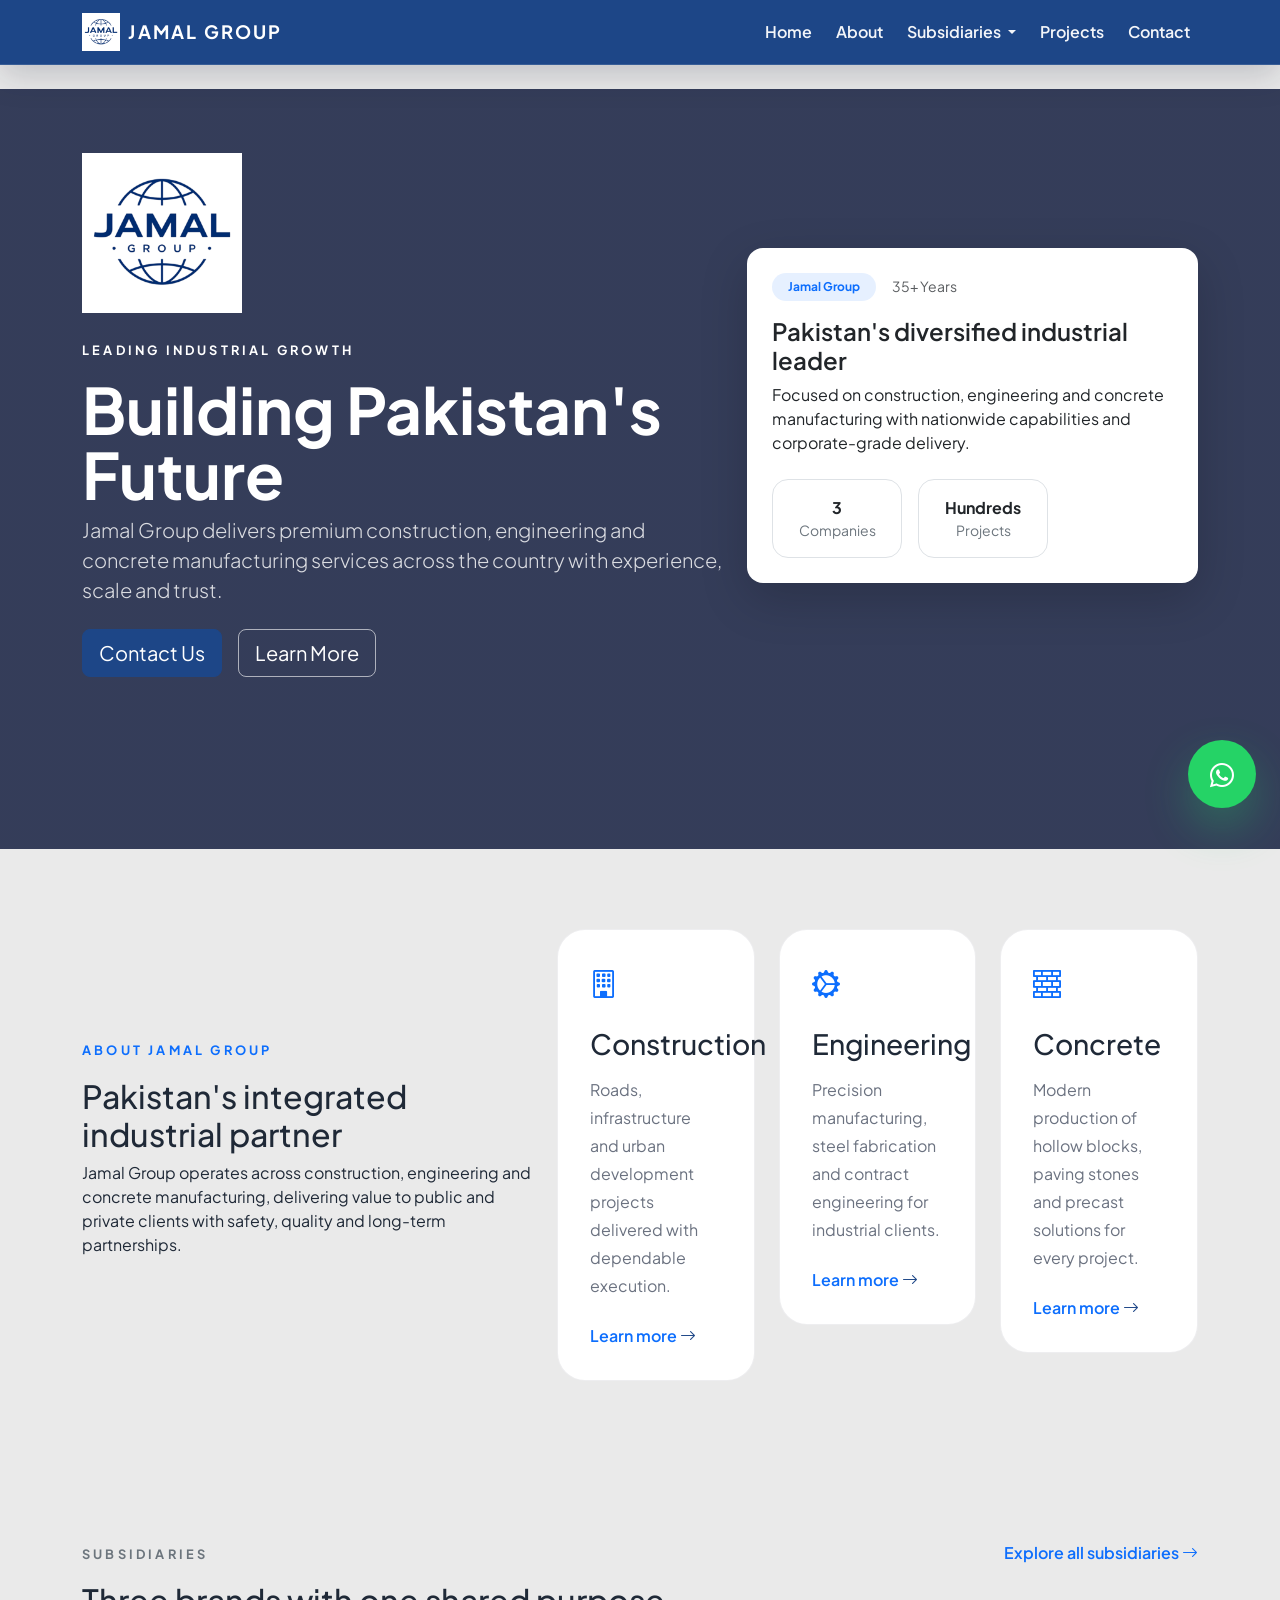
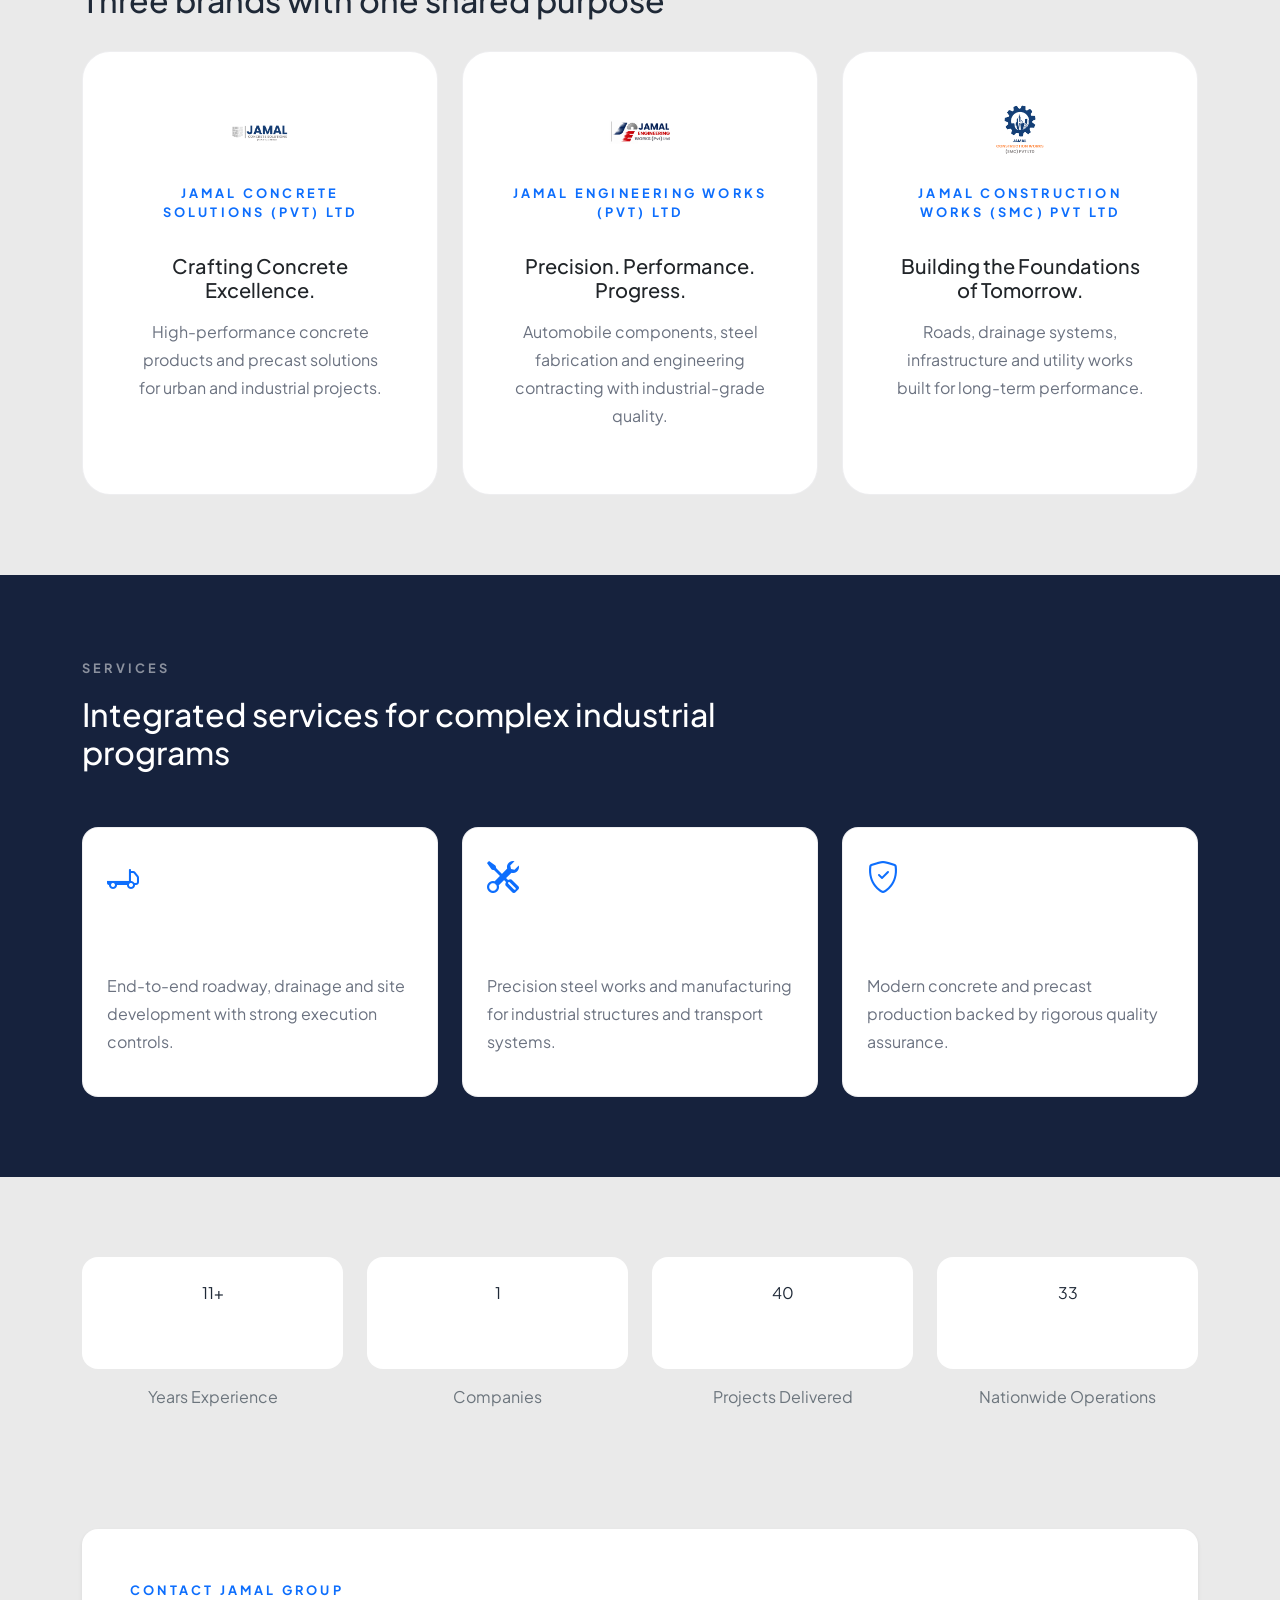
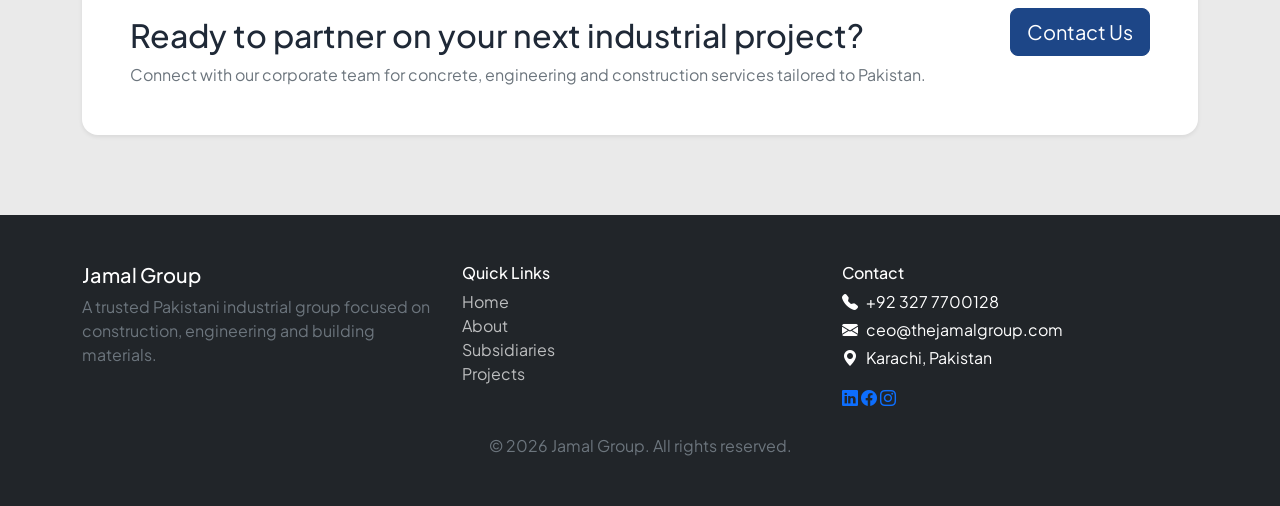
==== index.html @ 405526c2 "basic site" ====
﻿<!DOCTYPE html>
<html lang="en">
<head>
  <meta charset="UTF-8" />
  <meta name="viewport" content="width=device-width, initial-scale=1.0" />
  <title>Jamal Group | Building Pakistan's Future</title>
  <meta name="description" content="Jamal Group is a diversified industrial group in Pakistan delivering construction, engineering, and concrete manufacturing excellence." />
  <link rel="preconnect" href="https://fonts.googleapis.com" />
  <link rel="preconnect" href="https://fonts.gstatic.com" crossorigin />
  <link href="https://fonts.googleapis.com/css2?family=Inter:wght@400;500;600;700;800&family=Plus+Jakarta+Sans:wght@500;600;700;800&display=swap" rel="stylesheet" />
  <link rel="stylesheet" href="https://cdn.jsdelivr.net/npm/bootstrap@5.3.3/dist/css/bootstrap.min.css" />
  <link rel="stylesheet" href="https://cdn.jsdelivr.net/npm/bootstrap-icons@1.10.5/font/bootstrap-icons.css" />
  <link rel="stylesheet" href="css/style.css" />
</head>
<body>
  <button class="back-to-top" aria-label="Back to top"><i class="bi bi-arrow-up-short"></i></button>

  <header class="navbar navbar-expand-lg navbar-dark sticky-top nav-main">
    <div class="container">
      <a class="navbar-brand fw-bold d-flex align-items-center gap-2" href="index.html">
        <img src="assets/main_logo.png" alt="Jamal Group logo" class="brand-logo" />
        JAMAL GROUP
      </a>
      <button class="navbar-toggler" type="button" data-bs-toggle="collapse" data-bs-target="#navMenu" aria-controls="navMenu" aria-expanded="false" aria-label="Toggle navigation">
        <span class="navbar-toggler-icon"></span>
      </button>
      <div class="collapse navbar-collapse" id="navMenu">
        <ul class="navbar-nav ms-auto align-items-lg-center">
          <li class="nav-item"><a class="nav-link" href="index.html">Home</a></li>
          <li class="nav-item"><a class="nav-link" href="about.html">About</a></li>
          <li class="nav-item dropdown">
            <a class="nav-link dropdown-toggle" href="subsidiaries.html" role="button" data-bs-toggle="dropdown" aria-expanded="false">
              Subsidiaries
            </a>
            <ul class="dropdown-menu">
              <li><a class="dropdown-item" href="subsidiaries.html">All subsidiaries</a></li>
              <li><a class="dropdown-item" href="concrete.html">Jamal Concrete Solutions</a></li>
              <li><a class="dropdown-item" href="engineering.html">Jamal Engineering Works</a></li>
              <li><a class="dropdown-item" href="construction.html">Jamal Construction Works</a></li>
            </ul>
          </li>
          <li class="nav-item"><a class="nav-link" href="projects.html">Projects</a></li>
          <li class="nav-item"><a class="nav-link" href="contact.html">Contact</a></li>
        </ul>
      </div>
    </div>
  </header>

  <main>
    <section class="hero hero-home text-white overflow-hidden">
      <div class="hero-overlay"></div>
      <div class="container py-6">
        <div class="row align-items-center gy-5">
          <div class="col-lg-7">
            <img src="assets/main_logo.png" alt="Jamal Group logo" class="hero-logo" />
            <p class="eyebrow text-white">Leading industrial growth</p>
            <h1 class="display-5 fw-bold">Building Pakistan's Future</h1>
            <p class="lead text-white-75">Jamal Group delivers premium construction, engineering and concrete manufacturing services across the country with experience, scale and trust.</p>
            <div class="d-flex flex-wrap gap-3 mt-4">
              <a href="contact.html" class="btn btn-primary btn-lg">Contact Us</a>
              <a href="about.html" class="btn btn-outline-light btn-lg">Learn More</a>
            </div>
          </div>
          <div class="col-lg-5">
            <div class="hero-card shadow-lg p-4 bg-white rounded-4 text-dark">
              <div class="d-flex align-items-center gap-3 mb-3">
                <span class="badge bg-primary bg-opacity-10 text-primary py-2 px-3 rounded-pill">Jamal Group</span>
                <span class="text-muted small">35+ Years</span>
              </div>
              <h2 class="h4 fw-semibold">Pakistan's diversified industrial leader</h2>
              <p class="mb-4">Focused on construction, engineering and concrete manufacturing with nationwide capabilities and corporate-grade delivery.</p>
              <div class="d-flex gap-3 flex-wrap">
                <div class="stat-box border rounded-4 p-3 text-center">
                  <strong>3</strong>
                  <p class="mb-0 small text-secondary">Companies</p>
                </div>
                <div class="stat-box border rounded-4 p-3 text-center">
                  <strong>Hundreds</strong>
                  <p class="mb-0 small text-secondary">Projects</p>
                </div>
              </div>
            </div>
          </div>
        </div>
      </div>
    </section>

    <section class="section section-light" id="about-overview">
      <div class="container">
        <div class="row align-items-center gy-5">
          <div class="col-lg-5">
            <span class="eyebrow text-primary">About Jamal Group</span>
            <h2>Pakistan's integrated industrial partner</h2>
            <p>Jamal Group operates across construction, engineering and concrete manufacturing, delivering value to public and private clients with safety, quality and long-term partnerships.</p>
          </div>
          <div class="col-lg-7">
            <div class="row g-4">
              <div class="col-md-4">
                <article class="feature-card">
                  <i class="bi bi-building fs-3 text-primary"></i>
                  <h3>Construction</h3>
                  <p>Roads, infrastructure and urban development projects delivered with dependable execution.</p>
                  <a href="construction.html" class="text-decoration-none text-primary fw-semibold mt-2 d-inline-block">Learn more <i class="bi bi-arrow-right"></i></a>
                </article>
              </div>
              <div class="col-md-4">
                <article class="feature-card">
                  <i class="bi bi-gear-wide-connected fs-3 text-primary"></i>
                  <h3>Engineering</h3>
                  <p>Precision manufacturing, steel fabrication and contract engineering for industrial clients.</p>
                  <a href="engineering.html" class="text-decoration-none text-primary fw-semibold mt-2 d-inline-block">Learn more <i class="bi bi-arrow-right"></i></a>
                </article>
              </div>
              <div class="col-md-4">
                <article class="feature-card">
                  <i class="bi bi-bricks fs-3 text-primary"></i>
                  <h3>Concrete</h3>
                  <p>Modern production of hollow blocks, paving stones and precast solutions for every project.</p>
                  <a href="concrete.html" class="text-decoration-none text-primary fw-semibold mt-2 d-inline-block">Learn more <i class="bi bi-arrow-right"></i></a>
                </article>
              </div>
            </div>
          </div>
        </div>
      </div>
    </section>

    <section class="section" id="subsidiaries">
      <div class="container">
        <div class="d-flex flex-column flex-md-row align-items-start justify-content-between gap-3 mb-4">
          <div>
            <span class="eyebrow text-secondary">Subsidiaries</span>
            <h2>Three brands with one shared purpose</h2>
          </div>
          <a href="subsidiaries.html" class="text-decoration-none text-primary fw-semibold">Explore all subsidiaries <i class="bi bi-arrow-right"></i></a>
        </div>
        <div class="row g-4">
          <div class="col-md-4">
            <a href="concrete.html" class="card card-subsidiary h-100 text-decoration-none text-dark">
              <div class="card-body text-center">
                <img src="assets/concrete_logo.png" alt="Jamal Concrete Solutions logo" class="company-logo mx-auto" />
                <span class="eyebrow text-primary">Jamal Concrete Solutions (Pvt) Ltd</span>
                <h3 class="h5 mt-3">Crafting Concrete Excellence.</h3>
                <p>High-performance concrete products and precast solutions for urban and industrial projects.</p>
              </div>
            </a>
          </div>
          <div class="col-md-4">
            <a href="engineering.html" class="card card-subsidiary h-100 text-decoration-none text-dark">
              <div class="card-body text-center">
                <img src="assets/eng_logo.png" alt="Jamal Engineering Works logo" class="company-logo mx-auto" />
                <span class="eyebrow text-primary">Jamal Engineering Works (Pvt) Ltd</span>
                <h3 class="h5 mt-3">Precision. Performance. Progress.</h3>
                <p>Automobile components, steel fabrication and engineering contracting with industrial-grade quality.</p>
              </div>
            </a>
          </div>
          <div class="col-md-4">
            <a href="construction.html" class="card card-subsidiary h-100 text-decoration-none text-dark">
              <div class="card-body text-center">
                <img src="assets/const_logo.png" alt="Jamal Construction Works logo" class="company-logo mx-auto" />
                <span class="eyebrow text-primary">Jamal Construction Works (SMC) Pvt Ltd</span>
                <h3 class="h5 mt-3">Building the Foundations of Tomorrow.</h3>
                <p>Roads, drainage systems, infrastructure and utility works built for long-term performance.</p>
              </div>
            </a>
          </div>
        </div>
      </div>
    </section>

    <section class="section section-dark" id="services-overview">
      <div class="container">
        <div class="row align-items-end mb-5">
          <div class="col-lg-8">
            <span class="eyebrow text-white-50">Services</span>
            <h2 class="text-white">Integrated services for complex industrial programs</h2>
          </div>
        </div>
        <div class="row g-4">
          <div class="col-md-4">
            <article class="service-card bg-white rounded-4 p-4 h-100">
              <i class="bi bi-truck-flatbed text-primary fs-2 mb-3"></i>
              <h3>Roads & Infrastructure</h3>
              <p>End-to-end roadway, drainage and site development with strong execution controls.</p>
            </article>
          </div>
          <div class="col-md-4">
            <article class="service-card bg-white rounded-4 p-4 h-100">
              <i class="bi bi-tools text-primary fs-2 mb-3"></i>
              <h3>Steel Fabrication</h3>
              <p>Precision steel works and manufacturing for industrial structures and transport systems.</p>
            </article>
          </div>
          <div class="col-md-4">
            <article class="service-card bg-white rounded-4 p-4 h-100">
              <i class="bi bi-shield-check text-primary fs-2 mb-3"></i>
              <h3>Quality Manufacturing</h3>
              <p>Modern concrete and precast production backed by rigorous quality assurance.</p>
            </article>
          </div>
        </div>
      </div>
    </section>

    <section class="section section-stats">
      <div class="container">
        <div class="row g-4 text-center">
          <div class="col-md-3">
            <div class="counter-box bg-white rounded-4 p-4 h-100 reveal" data-counter="35">35+</div>
            <p class="mt-3 mb-0 text-secondary">Years Experience</p>
          </div>
          <div class="col-md-3">
            <div class="counter-box bg-white rounded-4 p-4 h-100 reveal" data-counter="3">0</div>
            <p class="mt-3 mb-0 text-secondary">Companies</p>
          </div>
          <div class="col-md-3">
            <div class="counter-box bg-white rounded-4 p-4 h-100 reveal" data-counter="120">0</div>
            <p class="mt-3 mb-0 text-secondary">Projects Delivered</p>
          </div>
          <div class="col-md-3">
            <div class="counter-box bg-white rounded-4 p-4 h-100 reveal" data-counter="100">0</div>
            <p class="mt-3 mb-0 text-secondary">Nationwide Operations</p>
          </div>
        </div>
      </div>
    </section>

    <section class="section section-light" id="footer-cta">
      <div class="container">
        <div class="d-flex flex-column flex-md-row align-items-center justify-content-between gap-4 p-5 bg-white rounded-4 shadow-sm">
          <div>
            <span class="eyebrow text-primary">Contact Jamal Group</span>
            <h2 class="mb-2">Ready to partner on your next industrial project?</h2>
            <p class="mb-0 text-secondary">Connect with our corporate team for concrete, engineering and construction services tailored to Pakistan.</p>
          </div>
          <a href="contact.html" class="btn btn-primary btn-lg">Contact Us</a>
        </div>
      </div>
    </section>
  </main>

  <footer class="site-footer bg-dark text-white py-5">
    <div class="container">
      <div class="row gy-4">
        <div class="col-md-4">
          <h3 class="h5 text-white">Jamal Group</h3>
          <p class="text-secondary">A trusted Pakistani industrial group focused on construction, engineering and building materials.</p>
        </div>
        <div class="col-md-4">
          <h4 class="h6 text-white">Quick Links</h4>
          <ul class="list-unstyled footer-links">
            <li><a href="index.html">Home</a></li>
            <li><a href="about.html">About</a></li>
            <li><a href="subsidiaries.html">Subsidiaries</a></li>
            <li><a href="projects.html">Projects</a></li>
          </ul>
        </div>
        <div class="col-md-4">
          <h4 class="h6 text-white">Contact</h4>
          <p class="mb-1"><i class="bi bi-telephone-fill me-2"></i>+92 327 7700128</p>
          <p class="mb-1"><i class="bi bi-envelope-fill me-2"></i>ceo@thejamalgroup.com</p>
          <p class="mb-0"><i class="bi bi-geo-alt-fill me-2"></i>Karachi, Pakistan</p>
          <div class="social-icons mt-3">
            <a href="#" aria-label="LinkedIn"><i class="bi bi-linkedin"></i></a>
            <a href="#" aria-label="Facebook"><i class="bi bi-facebook"></i></a>
            <a href="#" aria-label="Instagram"><i class="bi bi-instagram"></i></a>
          </div>
        </div>
      </div>
      <div class="text-center text-secondary mt-4">
        © 2026 Jamal Group. All rights reserved.
      </div>
    </div>
  </footer>

  <a href="https://wa.me/923277700128?text=Hello%20Jamal%20Group%2C%20I%20would%20like%20to%20chat%20about%20your%20services." class="whatsapp-chat" target="_blank" rel="noopener noreferrer" aria-label="Chat on WhatsApp">
    <i class="bi bi-whatsapp fs-4"></i>
  </a>
  <script src="https://cdn.jsdelivr.net/npm/bootstrap@5.3.3/dist/js/bootstrap.bundle.min.js"></script>
  <script src="js/main.js"></script>
</body>
</html>
---- css/style.css ----
/* Jamal Group corporate stylesheet */
:root {
  --primary: #1D4687;
  --secondary: #A6A3A3;
  --light-bg: #EAEAEA;
  --accent: #D72626;
  --surface: #ffffff;
  --surface-dark: #111827;
  --text: #1F2937;
  --muted: #6B7280;
  --shadow: 0 28px 80px rgba(17, 24, 39, 0.08);
}

* {
  box-sizing: border-box;
}

html {
  scroll-behavior: smooth;
}

body {
  margin: 0;
  font-family: 'Plus Jakarta Sans', 'Inter', sans-serif;
  color: var(--text);
  background: var(--light-bg);
}

img {
  max-width: 100%;
  display: block;
}

a {
  text-decoration: none;
}

button,
input,
textarea,
select {
  font: inherit;
}

.nav-main {
  background: var(--primary);
  border-bottom: 1px solid rgba(255, 255, 255, 0.12);
  box-shadow: 0 12px 32px rgba(15, 23, 42, 0.18);
  margin-bottom: 1.5rem;
}

.nav-main .navbar-brand {
  font-size: 1.15rem;
  letter-spacing: 0.12em;
  color: #fff;
}

.nav-main .navbar-toggler {
  border-color: rgba(255,255,255,0.45);
}

.nav-main .navbar-toggler-icon {
  filter: invert(1);
}

.nav-main .navbar-nav {
  gap: 0.5rem;
}

.brand-logo {
  width: 2.4rem;
  height: auto;
}

.hero-logo {
  max-width: 10rem;
  margin-bottom: 1.5rem;
}

.company-logo {
  width: 4rem;
  height: auto;
  display: block;
  margin-bottom: 1rem;
}

.nav-main .nav-link {
  color: rgba(255,255,255,0.95) !important;
  transition: color 0.2s ease;
  font-weight: 600;
}

.nav-main .nav-link:hover,
.nav-main .nav-link.active {
  color: #f1f5f9 !important;
}

.hero {
  position: relative;
  min-height: 760px;
  background: linear-gradient(180deg, rgba(13, 23, 57, 0.72), rgba(13, 23, 57, 0.72)), url('https://images.unsplash.com/photo-1508873699372-7ae5d4f0f5c5?auto=format&fit=crop&w=1800&q=80') center/cover no-repeat;
  padding-top: 4rem;
}

.hero-overlay {
  position: absolute;
  inset: 0;
  background: rgba(13, 23, 57, 0.35);
}

.hero .container,
.hero .row {
  position: relative;
  z-index: 1;
}

.hero h1 {
  color: #fff;
  font-size: clamp(2.8rem, 5vw, 4.8rem);
  line-height: 1.02;
}

.hero p.lead {
  color: rgba(255,255,255,0.82);
  max-width: 58rem;
}

.eyebrow {
  display: inline-flex;
  text-transform: uppercase;
  letter-spacing: 0.25em;
  font-size: 0.8rem;
  font-weight: 700;
  margin-bottom: 1rem;
}

.eyebrow.text-primary {
  color: var(--primary);
}

.hero-card {
  border: 1px solid rgba(255,255,255,0.16);
  background: rgba(255,255,255,0.96);
}

.stat-box {
  border: 1px solid rgba(29, 70, 135, 0.14);
  min-width: 130px;
}

.section {
  padding: 5rem 0;
}

.section-light {
  background: var(--light-bg);
}

.section-dark {
  background: #16223D;
  color: white;
}

.section-dark h2,
.section-dark p,
.section-dark h3,
.section-dark .eyebrow {
  color: #fff;
}

.section-dark .feature-card,
.section-dark .service-card {
  background: rgba(255,255,255,0.06);
}

.feature-card,
.service-card,
.card-subsidiary,
.counter-box,
.timeline-card,
.map-card {
  transition: transform 0.3s ease, box-shadow 0.3s ease;
}

.feature-card:hover,
.service-card:hover,
.card-subsidiary:hover,
.counter-box:hover,
.timeline-card:hover,
.map-card:hover {
  transform: translateY(-6px);
  box-shadow: 0 24px 60px rgba(16, 24, 40, 0.12);
}

.feature-card,
.service-card,
.card-subsidiary,
.timeline-card,
.map-card {
  background: #fff;
  border: 1px solid rgba(15, 23, 42, 0.07);
  border-radius: 1.75rem;
  padding: 2rem;
}

.feature-card i,
.service-card i {
  color: var(--primary);
}

.feature-card h3,
.service-card h3,
.card-subsidiary h3,
.timeline-card h3 {
  margin-top: 1.4rem;
  margin-bottom: 1rem;
}

.feature-card p,
.service-card p,
.card-subsidiary p,
.timeline-card p {
  color: var(--muted);
  line-height: 1.75;
}

.card-subsidiary {
  min-height: 240px;
}

.card-subsidiary .eyebrow {
  color: var(--primary);
}

.timeline {
  position: relative;
  padding-left: 2rem;
}

.timeline::before {
  content: '';
  position: absolute;
  left: 1rem;
  top: 0;
  height: 100%;
  width: 3px;
  background: #dfe3ea;
}

.timeline-card {
  position: relative;
  margin-bottom: 2rem;
}

.timeline-card::before {
  content: '';
  position: absolute;
  left: -1.5rem;
  top: 1.2rem;
  width: 1rem;
  height: 1rem;
  border-radius: 50%;
  background: var(--primary);
}

.timeline-card .date {
  font-size: 0.9rem;
  font-weight: 700;
  color: var(--primary);
}

.timeline-card h3 {
  font-size: 1.35rem;
}

.values-grid {
  display: grid;
  gap: 1.5rem;
}

.values-grid .value-card {
  display: grid;
  gap: 1rem;
}

.values-grid .value-card h3 {
  margin-bottom: 0.75rem;
}

.map-card {
  min-height: 320px;
  background-size: cover;
  background-position: center;
  border-radius: 1.75rem;
}

.back-to-top {
  position: fixed;
  right: 1.5rem;
  bottom: 1.5rem;
  width: 3.75rem;
  height: 3.75rem;
  border: none;
  border-radius: 50%;
  background: var(--primary);
  color: #fff;
  display: grid;
  place-items: center;
  box-shadow: 0 24px 50px rgba(29, 70, 135, 0.24);
  opacity: 0;
  pointer-events: none;
  transition: opacity 0.25s ease, transform 0.25s ease;
  z-index: 1100;
}

.back-to-top.show {
  opacity: 1;
  pointer-events: auto;
  transform: translateY(-0.5rem);
}

.whatsapp-chat {
  position: fixed;
  right: 1.5rem;
  bottom: 5.75rem;
  width: 4.25rem;
  height: 4.25rem;
  display: grid;
  place-items: center;
  border-radius: 50%;
  background: #25d366;
  color: #fff;
  box-shadow: 0 20px 45px rgba(37, 211, 102, 0.3);
  z-index: 1105;
  transition: transform 0.2s ease, box-shadow 0.2s ease;
}

.whatsapp-chat:hover {
  transform: translateY(-0.25rem);
  box-shadow: 0 24px 55px rgba(37, 211, 102, 0.38);
}

.contact-card {
  border-radius: 1.5rem;
  background: #fff;
  border: 1px solid rgba(15, 23, 42, 0.08);
  padding: 1.5rem;
}

.contact-card h3 {
  margin-bottom: 1rem;
}

.contact-card p,
.contact-card a {
  color: var(--text);
}

.contact-card a:hover {
  color: var(--primary);
}

.contact-form input,
.contact-form textarea,
.contact-form select {
  border-radius: 1rem;
  border: 1px solid rgba(15, 23, 42, 0.12);
  padding: 1rem 1.1rem;
}

.contact-form textarea {
  resize: vertical;
}

.form-note {
  min-height: 1.5rem;
  color: var(--accent);
  font-weight: 700;
}

.footer-links a {
  display: inline-flex;
  color: rgba(255,255,255,0.7);
}

.footer-links a:hover {
  color: #fff;
}

.site-footer {
  background: #0f172a;
}

.section-title {
  max-width: 640px;
}

.section .section-title h2 {
  font-size: clamp(2rem, 4vw, 3.25rem);
}

.btn-primary {
  background: var(--primary);
  border-color: var(--primary);
}

.btn-primary:hover {
  background: #163d84;
  border-color: #163d84;
}

.btn-outline-light {
  color: #fff;
  border-color: rgba(255,255,255,0.6);
}

.btn-outline-light:hover {
  color: #fff;
  background: rgba(255,255,255,0.12);
}

.reveal {
  opacity: 0;
  transform: translateY(32px);
  transition: opacity 0.8s ease, transform 0.8s ease;
}

.reveal-visible {
  opacity: 1;
  transform: translateY(0);
}

.project-card {
  border-radius: 1.75rem;
  overflow: hidden;
  background: #fff;
  border: 1px solid rgba(15, 23, 42, 0.07);
  padding: 0;
}

.project-image {
  height: 240px;
  background-size: cover;
  background-position: center;
}

.project-card .tag {
  display: inline-flex;
  margin-top: 1rem;
  padding: 0.5rem 0.85rem;
  border-radius: 999px;
  background: rgba(29, 70, 135, 0.1);
  color: var(--primary);
  font-size: 0.85rem;
  font-weight: 700;
}

.project-card h3 {
  margin-top: 1rem;
}

.project-card p {
  color: var(--muted);
}

@media (max-width: 991.98px) {
  .hero {
    min-height: 640px;
    padding-top: 3rem;
  }

  .section {
    padding: 4rem 0;
  }
}

@media (max-width: 767.98px) {
  .hero {
    min-height: 520px;
    background-position: center 40%;
  }

  .section {
    padding: 3rem 0;
  }

  .feature-card,
  .service-card,
  .card-subsidiary,
  .timeline-card,
  .map-card,
  .project-card {
    padding: 1.5rem;
  }

  .timeline {
    padding-left: 1rem;
  }

  .timeline::before {
    left: 0.5rem;
  }

  .timeline-card::before {
    left: -1.9rem;
  }
}
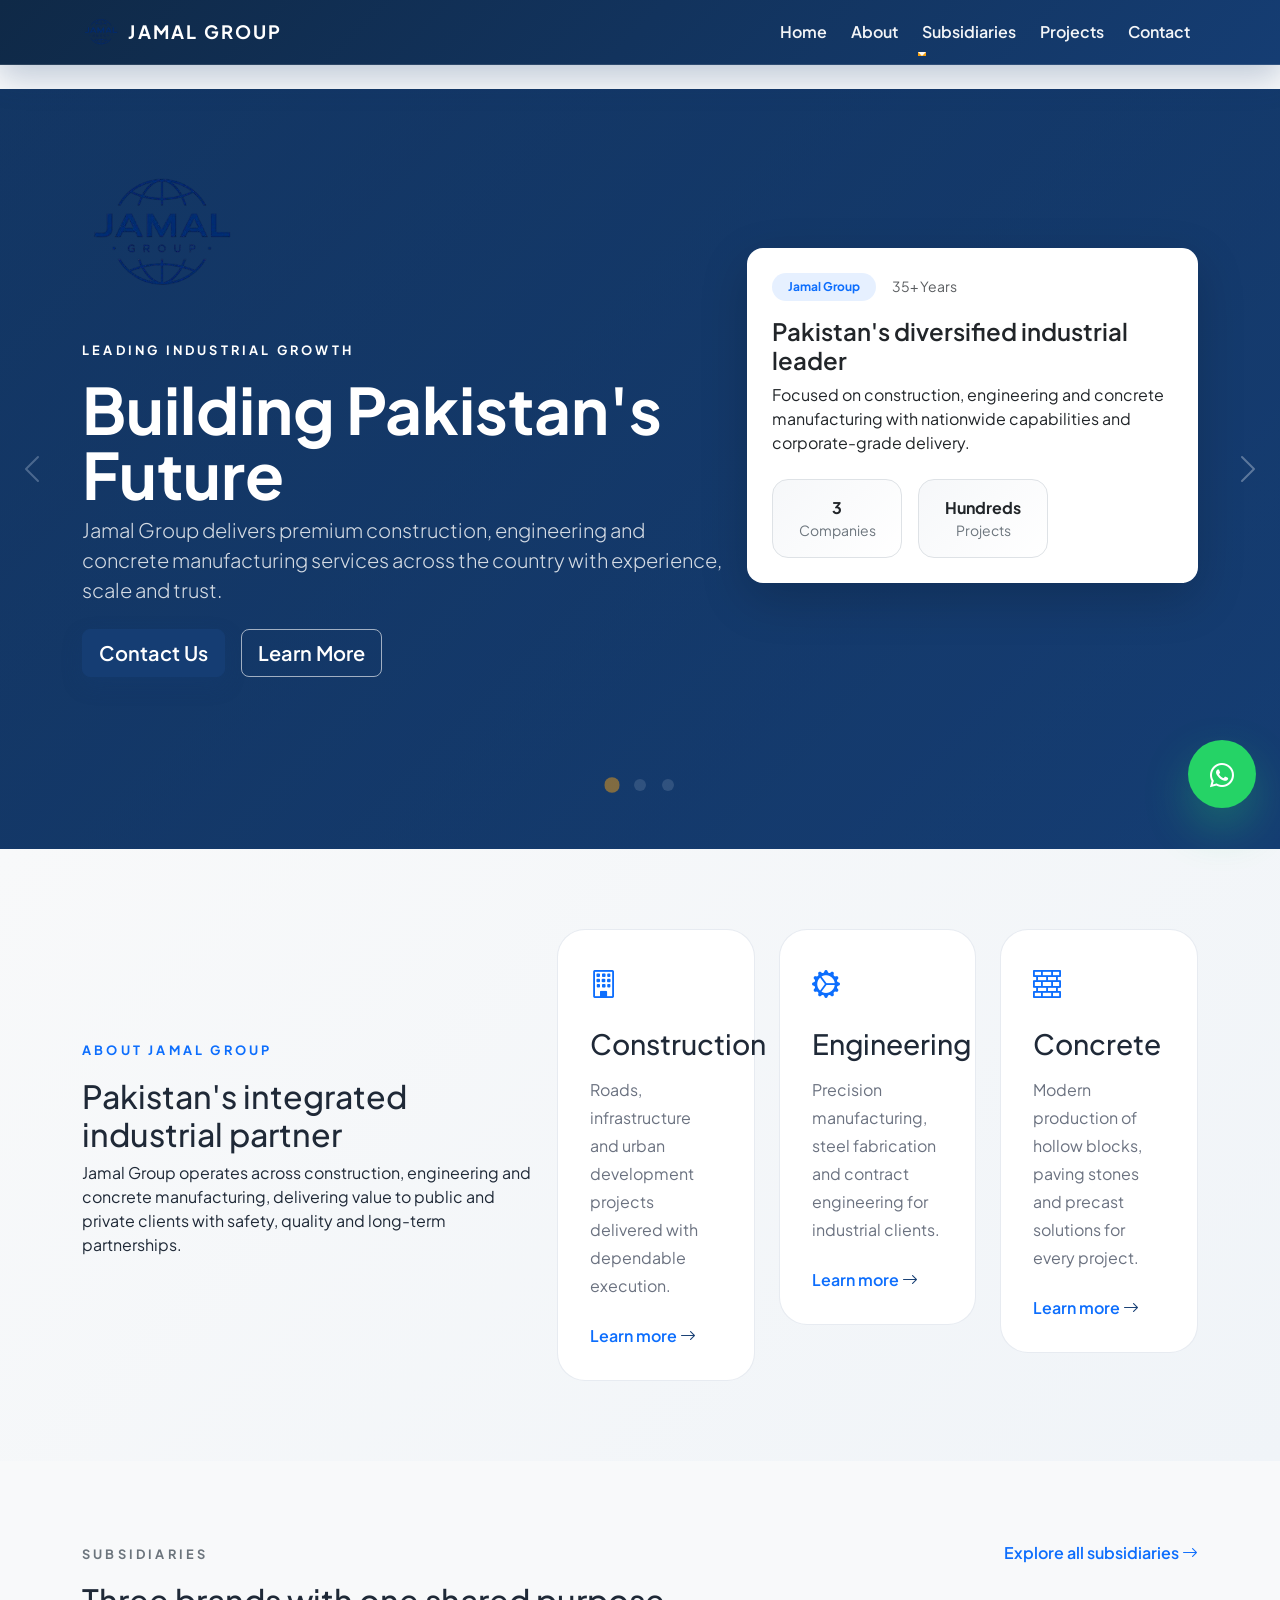
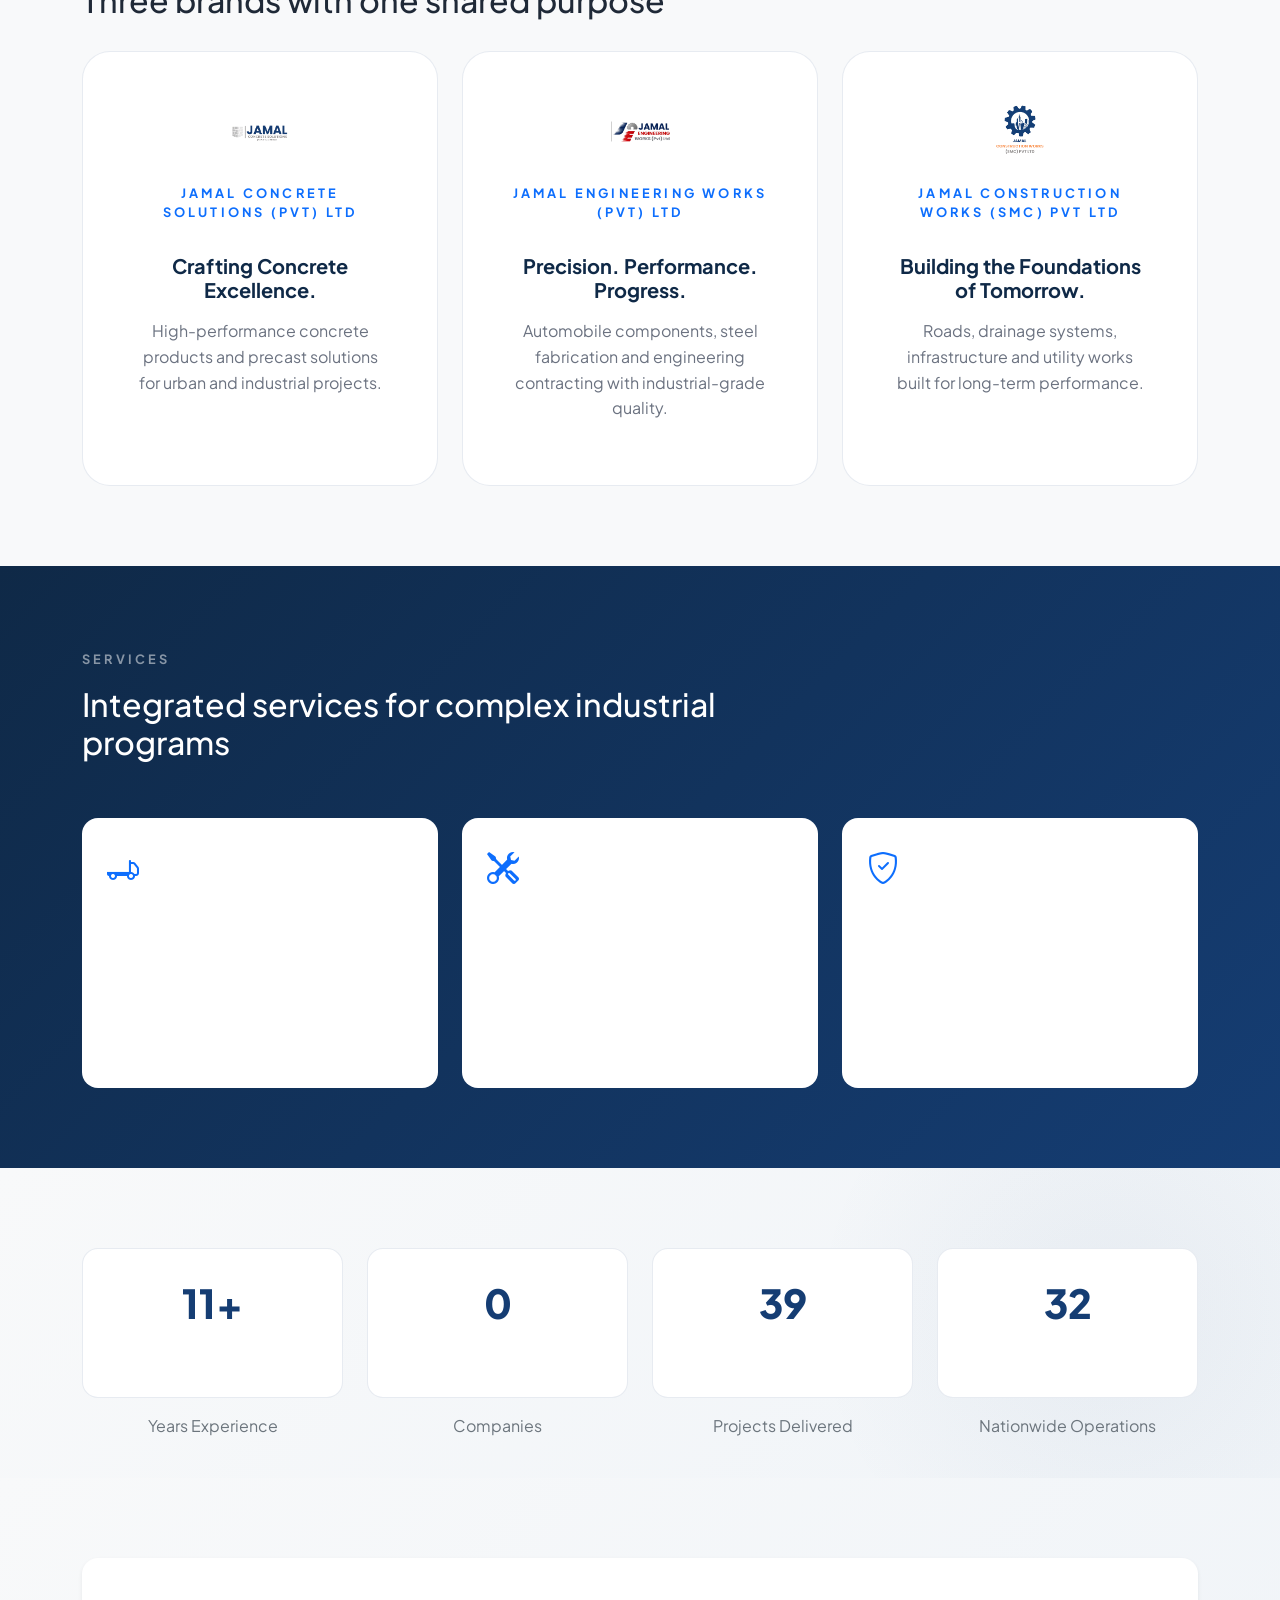
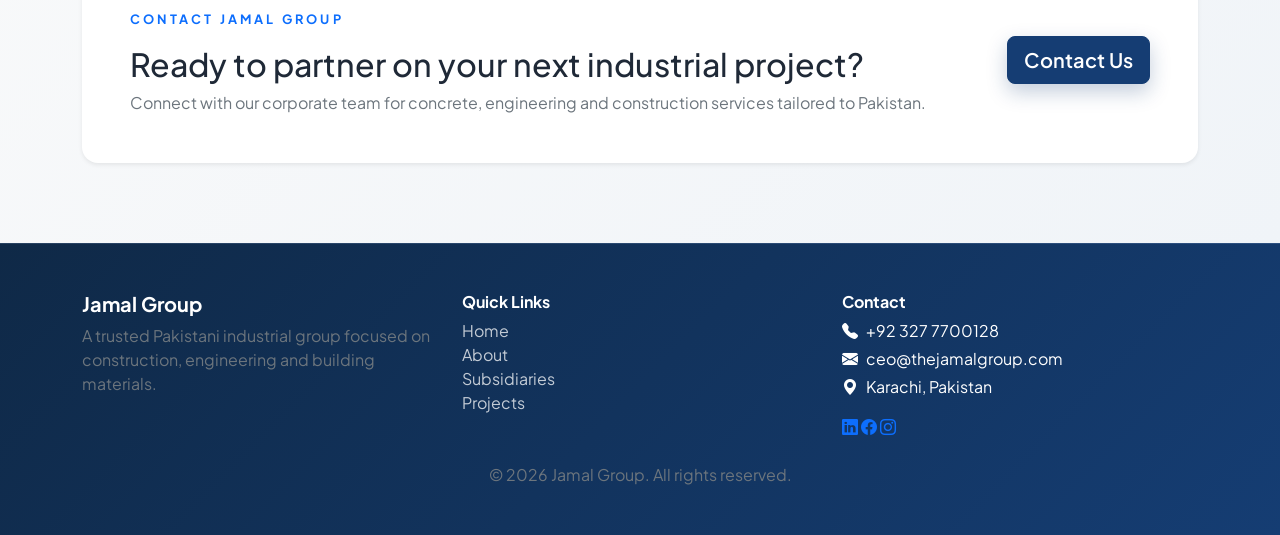
==== commit 03b8871c: "Refactor code structure for improved readability and maintainability" ====
--- a/index.html
+++ b/index.html
@@ -48,6 +48,24 @@
 
   <main>
     <section class="hero hero-home text-white overflow-hidden">
+      <div id="heroCarousel" class="carousel carousel-fade hero-carousel" data-bs-ride="carousel">
+        <div class="carousel-indicators">
+          <button type="button" data-bs-target="#heroCarousel" data-bs-slide-to="0" class="active" aria-current="true"></button>
+          <button type="button" data-bs-target="#heroCarousel" data-bs-slide-to="1"></button>
+          <button type="button" data-bs-target="#heroCarousel" data-bs-slide-to="2"></button>
+        </div>
+        <div class="carousel-inner">
+          <div class="carousel-item active" style="background-image: url('assets/hero-slide-1.jpg');"></div>
+          <div class="carousel-item" style="background-image: url('assets/hero-slide-2.jpg');"></div>
+          <div class="carousel-item" style="background-image: url('assets/hero-slide-3.jpg');"></div>
+        </div>
+        <button class="carousel-control-prev" type="button" data-bs-target="#heroCarousel" data-bs-slide="prev">
+          <span class="carousel-control-prev-icon"></span>
+        </button>
+        <button class="carousel-control-next" type="button" data-bs-target="#heroCarousel" data-bs-slide="next">
+          <span class="carousel-control-next-icon"></span>
+        </button>
+      </div>
       <div class="hero-overlay"></div>
       <div class="container py-6">
         <div class="row align-items-center gy-5">
--- a/css/style.css
+++ b/css/style.css
@@ -1,14 +1,20 @@
 /* Jamal Group corporate stylesheet */
 :root {
-  --primary: #1D4687;
-  --secondary: #A6A3A3;
-  --light-bg: #EAEAEA;
-  --accent: #D72626;
+  --primary: #153D73;
+  --primary-light: #2c5aa8;
+  --primary-dark: #0f2947;
+  --secondary: #1a7c79;
+  --secondary-light: #2e9d9b;
+  --accent: #d97706;
+  --accent-light: #f59e0b;
+  --light-bg: #f8f9fa;
   --surface: #ffffff;
   --surface-dark: #111827;
   --text: #1F2937;
   --muted: #6B7280;
+  --muted-light: #9CA3AF;
   --shadow: 0 28px 80px rgba(17, 24, 39, 0.08);
+  --shadow-lg: 0 40px 100px rgba(17, 24, 39, 0.12);
 }
 
 * {
@@ -43,9 +49,9 @@
 }
 
 .nav-main {
-  background: var(--primary);
+  background: linear-gradient(135deg, var(--primary-dark), var(--primary));
   border-bottom: 1px solid rgba(255, 255, 255, 0.12);
-  box-shadow: 0 12px 32px rgba(15, 23, 42, 0.18);
+  box-shadow: 0 12px 32px rgba(21, 61, 115, 0.25);
   margin-bottom: 1.5rem;
 }
 
@@ -53,6 +59,12 @@
   font-size: 1.15rem;
   letter-spacing: 0.12em;
   color: #fff;
+  font-weight: 700;
+  transition: all 0.3s ease;
+}
+
+.nav-main .navbar-brand:hover {
+  transform: translateX(4px);
 }
 
 .nav-main .navbar-toggler {
@@ -86,8 +98,25 @@
 
 .nav-main .nav-link {
   color: rgba(255,255,255,0.95) !important;
-  transition: color 0.2s ease;
+  transition: all 0.3s ease;
   font-weight: 600;
+  position: relative;
+}
+
+.nav-main .nav-link::after {
+  content: '';
+  position: absolute;
+  bottom: -4px;
+  left: 0;
+  width: 0;
+  height: 2px;
+  background: var(--accent-light);
+  transition: width 0.3s ease;
+}
+
+.nav-main .nav-link:hover::after,
+.nav-main .nav-link.active::after {
+  width: 100%;
 }
 
 .nav-main .nav-link:hover,
@@ -98,14 +127,77 @@
 .hero {
   position: relative;
   min-height: 760px;
-  background: linear-gradient(180deg, rgba(13, 23, 57, 0.72), rgba(13, 23, 57, 0.72)), url('https://images.unsplash.com/photo-1508873699372-7ae5d4f0f5c5?auto=format&fit=crop&w=1800&q=80') center/cover no-repeat;
+  background: linear-gradient(135deg, var(--primary-dark) 0%, var(--primary) 100%);
   padding-top: 4rem;
+  overflow: hidden;
+}
+
+.hero-home {
+  background: linear-gradient(135deg, var(--primary-dark) 0%, var(--primary) 100%);
+}
+
+.hero-carousel {
+  position: absolute;
+  inset: 0;
+  z-index: 0;
+}
+
+.carousel-item {
+  height: 100%;
+  background-size: cover;
+  background-position: center;
+}
+
+.carousel-fade .carousel-item {
+  opacity: 0;
+  transition: opacity 0.6s ease-in-out;
+}
+
+.carousel-fade .carousel-item.active {
+  opacity: 1;
+}
+
+.carousel-control-prev,
+.carousel-control-next {
+  width: 4rem;
+  opacity: 0.6;
+  transition: opacity 0.3s ease;
+}
+
+.carousel-control-prev:hover,
+.carousel-control-next:hover {
+  opacity: 1;
+}
+
+.carousel-indicators {
+  bottom: 2rem;
+  z-index: 10;
+}
+
+.carousel-indicators [data-bs-target] {
+  background-color: rgba(255, 255, 255, 0.5);
+  border-radius: 50%;
+  width: 12px;
+  height: 12px;
+  margin: 0 0.5rem;
+  transition: all 0.3s ease;
+}
+
+.carousel-indicators .active {
+  background-color: var(--accent-light);
+  transform: scale(1.3);
 }
 
 .hero-overlay {
   position: absolute;
   inset: 0;
-  background: rgba(13, 23, 57, 0.35);
+  background: linear-gradient(135deg, rgba(21, 61, 115, 0.65) 0%, rgba(21, 61, 115, 0.45) 100%);
+  z-index: 1;
+}
+
+.hero-subtle {
+  background: linear-gradient(135deg, #f8f9fa 0%, #f0f4f8 100%);
+  color: var(--text) !important;
 }
 
 .hero .container,
@@ -141,11 +233,27 @@
 .hero-card {
   border: 1px solid rgba(255,255,255,0.16);
   background: rgba(255,255,255,0.96);
+  backdrop-filter: blur(10px);
+  box-shadow: 0 20px 60px rgba(0,0,0,0.3);
+  transition: transform 0.3s ease, box-shadow 0.3s ease;
+}
+
+.hero-card:hover {
+  transform: translateY(-8px);
+  box-shadow: 0 30px 80px rgba(0,0,0,0.35);
 }
 
 .stat-box {
-  border: 1px solid rgba(29, 70, 135, 0.14);
+  border: 1px solid rgba(21, 61, 115, 0.2);
+  background: linear-gradient(135deg, rgba(21, 61, 115, 0.04) 0%, transparent 100%);
   min-width: 130px;
+  transition: all 0.3s ease;
+}
+
+.stat-box:hover {
+  background: linear-gradient(135deg, rgba(21, 61, 115, 0.1) 0%, transparent 100%);
+  border-color: var(--primary-light);
+  transform: translateY(-4px);
 }
 
 .section {
@@ -153,11 +261,11 @@
 }
 
 .section-light {
-  background: var(--light-bg);
+  background: linear-gradient(135deg, #f8f9fa 0%, #f0f4f8 100%);
 }
 
 .section-dark {
-  background: #16223D;
+  background: linear-gradient(135deg, var(--primary-dark) 0%, var(--primary) 100%);
   color: white;
 }
 
@@ -170,7 +278,24 @@
 
 .section-dark .feature-card,
 .section-dark .service-card {
-  background: rgba(255,255,255,0.06);
+  background: rgba(255,255,255,0.08);
+  border-color: rgba(255,255,255,0.12);
+  color: white;
+}
+
+.section-dark .feature-card h3,
+.section-dark .service-card h3 {
+  color: white;
+}
+
+.section-dark .feature-card p,
+.section-dark .service-card p {
+  color: rgba(255,255,255,0.85);
+}
+
+.section-dark .feature-card i,
+.section-dark .service-card i {
+  color: var(--accent-light);
 }
 
 .feature-card,
@@ -179,7 +304,8 @@
 .counter-box,
 .timeline-card,
 .map-card {
-  transition: transform 0.3s ease, box-shadow 0.3s ease;
+  transition: transform 0.3s ease, box-shadow 0.3s ease, border-color 0.3s ease;
+  border: 1px solid rgba(21, 61, 115, 0.1);
 }
 
 .feature-card:hover,
@@ -188,8 +314,9 @@
 .counter-box:hover,
 .timeline-card:hover,
 .map-card:hover {
-  transform: translateY(-6px);
-  box-shadow: 0 24px 60px rgba(16, 24, 40, 0.12);
+  transform: translateY(-8px);
+  box-shadow: 0 32px 80px rgba(21, 61, 115, 0.15);
+  border-color: var(--primary-light);
 }
 
 .feature-card,
@@ -198,7 +325,6 @@
 .timeline-card,
 .map-card {
   background: #fff;
-  border: 1px solid rgba(15, 23, 42, 0.07);
   border-radius: 1.75rem;
   padding: 2rem;
 }
@@ -225,11 +351,33 @@
 }
 
 .card-subsidiary {
+  background: #fff;
+  border-radius: 1.75rem;
+  padding: 2rem;
   min-height: 240px;
+  transition: all 0.3s ease;
+  border: 1px solid rgba(21, 61, 115, 0.1);
+}
+
+.card-subsidiary:hover {
+  transform: translateY(-8px);
+  box-shadow: 0 32px 80px rgba(21, 61, 115, 0.15);
+  border-color: var(--accent-light);
+  background: linear-gradient(135deg, rgba(21, 61, 115, 0.02) 0%, transparent 100%);
 }
 
 .card-subsidiary .eyebrow {
   color: var(--primary);
+}
+
+.card-subsidiary h3 {
+  color: var(--primary-dark);
+  font-weight: 700;
+}
+
+.card-subsidiary p {
+  color: var(--muted);
+  line-height: 1.6;
 }
 
 .timeline {
@@ -302,21 +450,27 @@
   height: 3.75rem;
   border: none;
   border-radius: 50%;
-  background: var(--primary);
+  background: linear-gradient(135deg, var(--primary), var(--primary-light));
   color: #fff;
   display: grid;
   place-items: center;
-  box-shadow: 0 24px 50px rgba(29, 70, 135, 0.24);
+  box-shadow: 0 24px 50px rgba(21, 61, 115, 0.3);
   opacity: 0;
   pointer-events: none;
-  transition: opacity 0.25s ease, transform 0.25s ease;
+  transition: opacity 0.25s ease, transform 0.25s ease, box-shadow 0.25s ease;
   z-index: 1100;
+  cursor: pointer;
 }
 
 .back-to-top.show {
   opacity: 1;
   pointer-events: auto;
   transform: translateY(-0.5rem);
+}
+
+.back-to-top:hover {
+  box-shadow: 0 28px 60px rgba(21, 61, 115, 0.4);
+  transform: translateY(-0.8rem);
 }
 
 .whatsapp-chat {
@@ -364,12 +518,28 @@
 .contact-form textarea,
 .contact-form select {
   border-radius: 1rem;
-  border: 1px solid rgba(15, 23, 42, 0.12);
+  border: 1px solid rgba(21, 61, 115, 0.15);
   padding: 1rem 1.1rem;
+  transition: all 0.3s ease;
+  background: #fff;
+}
+
+.contact-form input:focus,
+.contact-form textarea:focus,
+.contact-form select:focus {
+  border-color: var(--primary);
+  box-shadow: 0 0 0 3px rgba(21, 61, 115, 0.1);
+  background: #fff;
 }
 
 .contact-form textarea {
   resize: vertical;
+}
+
+.contact-form .form-label {
+  font-weight: 600;
+  color: var(--text);
+  margin-bottom: 0.5rem;
 }
 
 .form-note {
@@ -378,17 +548,25 @@
   font-weight: 700;
 }
 
+.site-footer {
+  background: linear-gradient(135deg, var(--primary-dark) 0%, var(--primary) 100%);
+  border-top: 1px solid rgba(255, 255, 255, 0.1);
+}
+
+.site-footer h3,
+.site-footer h4 {
+  font-weight: 700;
+}
+
 .footer-links a {
   display: inline-flex;
-  color: rgba(255,255,255,0.7);
+  color: rgba(255,255,255,0.75);
+  transition: all 0.3s ease;
 }
 
 .footer-links a:hover {
-  color: #fff;
-}
-
-.site-footer {
-  background: #0f172a;
+  color: var(--accent-light);
+  transform: translateX(4px);
 }
 
 .section-title {
@@ -402,21 +580,30 @@
 .btn-primary {
   background: var(--primary);
   border-color: var(--primary);
+  font-weight: 600;
+  transition: all 0.3s ease;
+  box-shadow: 0 8px 20px rgba(21, 61, 115, 0.25);
 }
 
 .btn-primary:hover {
-  background: #163d84;
-  border-color: #163d84;
+  background: var(--primary-light);
+  border-color: var(--primary-light);
+  box-shadow: 0 12px 28px rgba(21, 61, 115, 0.35);
+  transform: translateY(-2px);
 }
 
 .btn-outline-light {
   color: #fff;
   border-color: rgba(255,255,255,0.6);
+  font-weight: 600;
+  transition: all 0.3s ease;
 }
 
 .btn-outline-light:hover {
   color: #fff;
   background: rgba(255,255,255,0.12);
+  border-color: rgba(255,255,255,1);
+  transform: translateY(-2px);
 }
 
 .reveal {
@@ -434,14 +621,26 @@
   border-radius: 1.75rem;
   overflow: hidden;
   background: #fff;
-  border: 1px solid rgba(15, 23, 42, 0.07);
+  border: 1px solid rgba(21, 61, 115, 0.1);
   padding: 0;
+  transition: transform 0.3s ease, box-shadow 0.3s ease, border-color 0.3s ease;
+}
+
+.project-card:hover {
+  transform: translateY(-8px);
+  box-shadow: 0 32px 80px rgba(21, 61, 115, 0.15);
+  border-color: var(--primary-light);
+}
+
+.project-card:hover .project-image {
+  transform: scale(1.08);
 }
 
 .project-image {
   height: 240px;
   background-size: cover;
   background-position: center;
+  transition: transform 0.4s ease;
 }
 
 .project-card .tag {
@@ -449,10 +648,17 @@
   margin-top: 1rem;
   padding: 0.5rem 0.85rem;
   border-radius: 999px;
-  background: rgba(29, 70, 135, 0.1);
+  background: linear-gradient(135deg, rgba(21, 61, 115, 0.12) 0%, rgba(21, 61, 115, 0.06) 100%);
   color: var(--primary);
   font-size: 0.85rem;
   font-weight: 700;
+  border: 1px solid rgba(21, 61, 115, 0.2);
+  transition: all 0.3s ease;
+}
+
+.project-card:hover .tag {
+  background: linear-gradient(135deg, var(--primary-light), var(--primary));
+  color: white;
 }
 
 .project-card h3 {
@@ -461,6 +667,44 @@
 
 .project-card p {
   color: var(--muted);
+}
+
+.section-stats {
+  background: linear-gradient(135deg, var(--light-bg) 0%, #f0f4f8 100%);
+  position: relative;
+  overflow: hidden;
+}
+
+.section-stats::before {
+  content: '';
+  position: absolute;
+  top: -50%;
+  right: -10%;
+  width: 600px;
+  height: 600px;
+  border-radius: 50%;
+  background: radial-gradient(circle, rgba(21, 61, 115, 0.05) 0%, transparent 70%);
+  z-index: 0;
+}
+
+.section-stats .container {
+  position: relative;
+  z-index: 1;
+}
+
+.counter-box {
+  font-size: 2.5rem;
+  font-weight: 800;
+  color: var(--primary);
+  border-radius: 1.75rem;
+  padding: 2rem;
+  border: 1px solid rgba(21, 61, 115, 0.1);
+  background: #fff;
+}
+
+.contact-card {
+  border: 1px solid rgba(21, 61, 115, 0.1);
+  background: linear-gradient(135deg, rgba(21, 61, 115, 0.02) 0%, transparent 100%);
 }
 
 @media (max-width: 991.98px) {
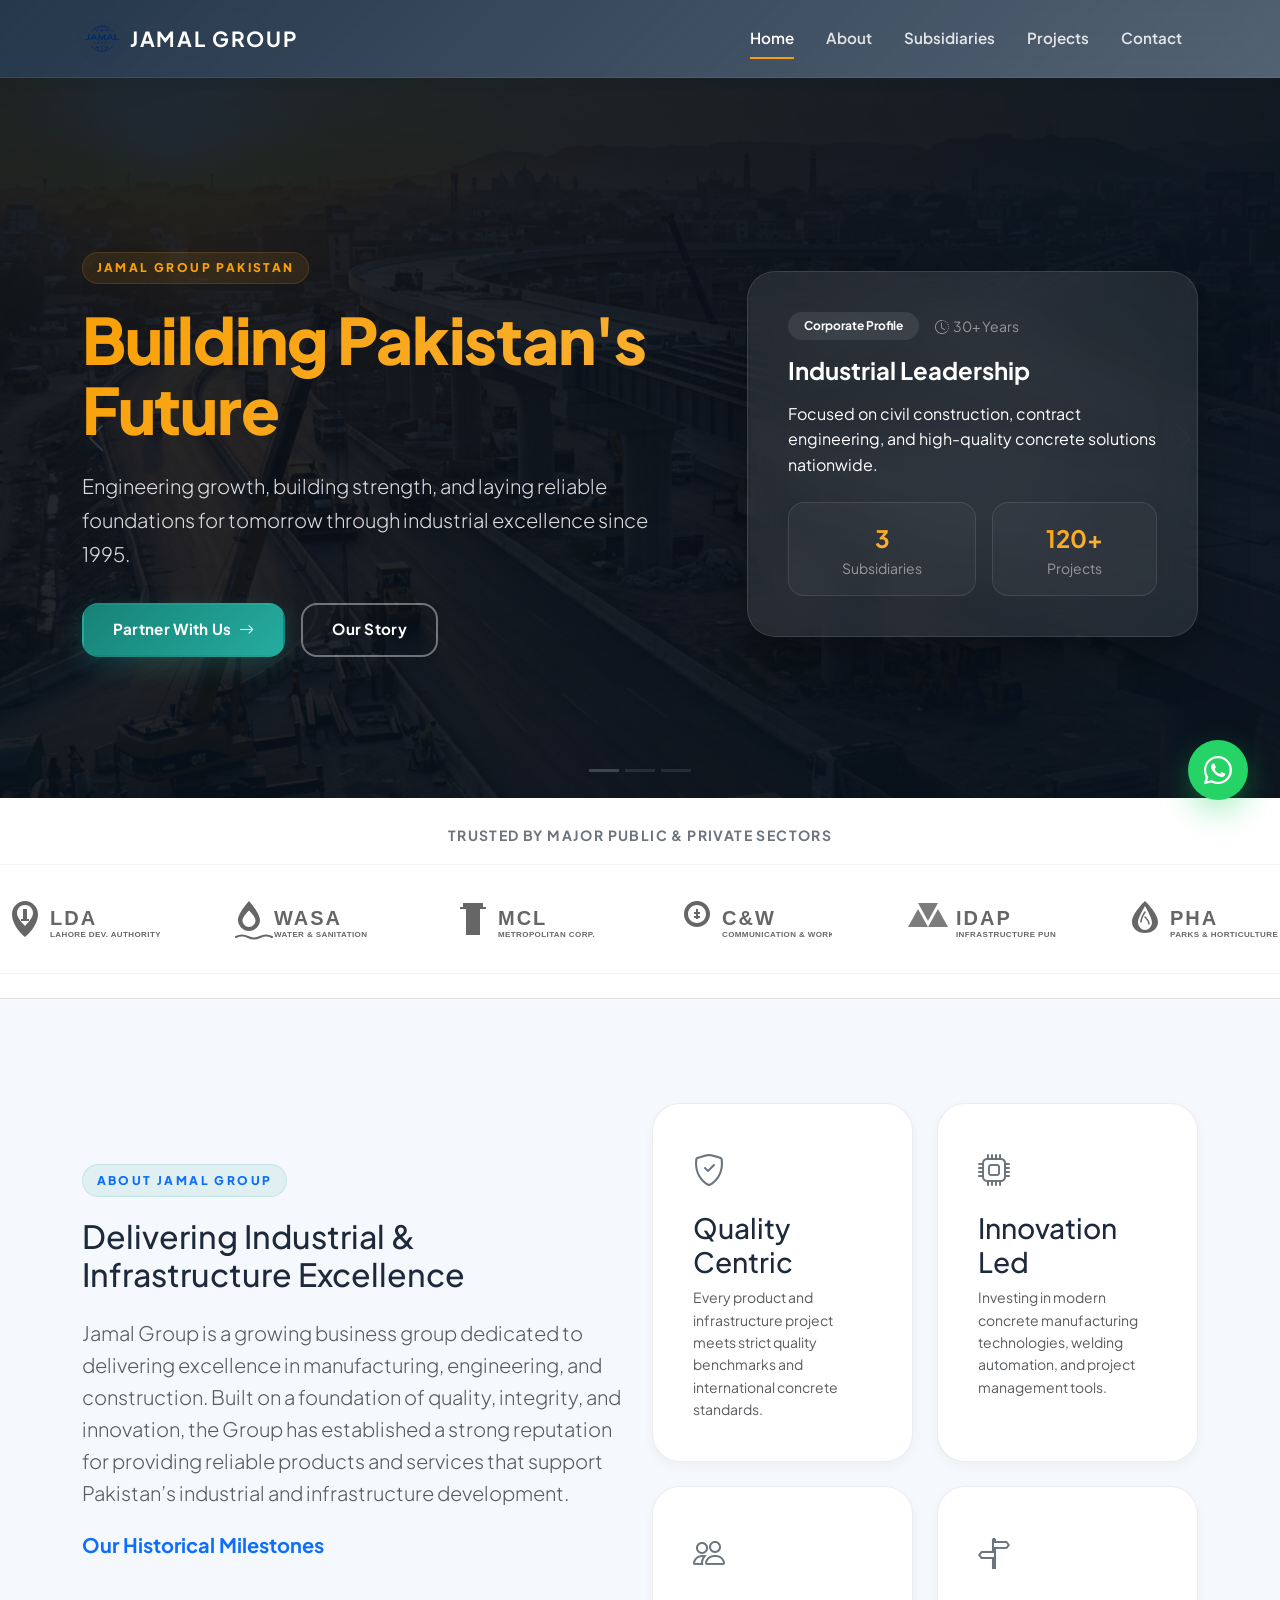
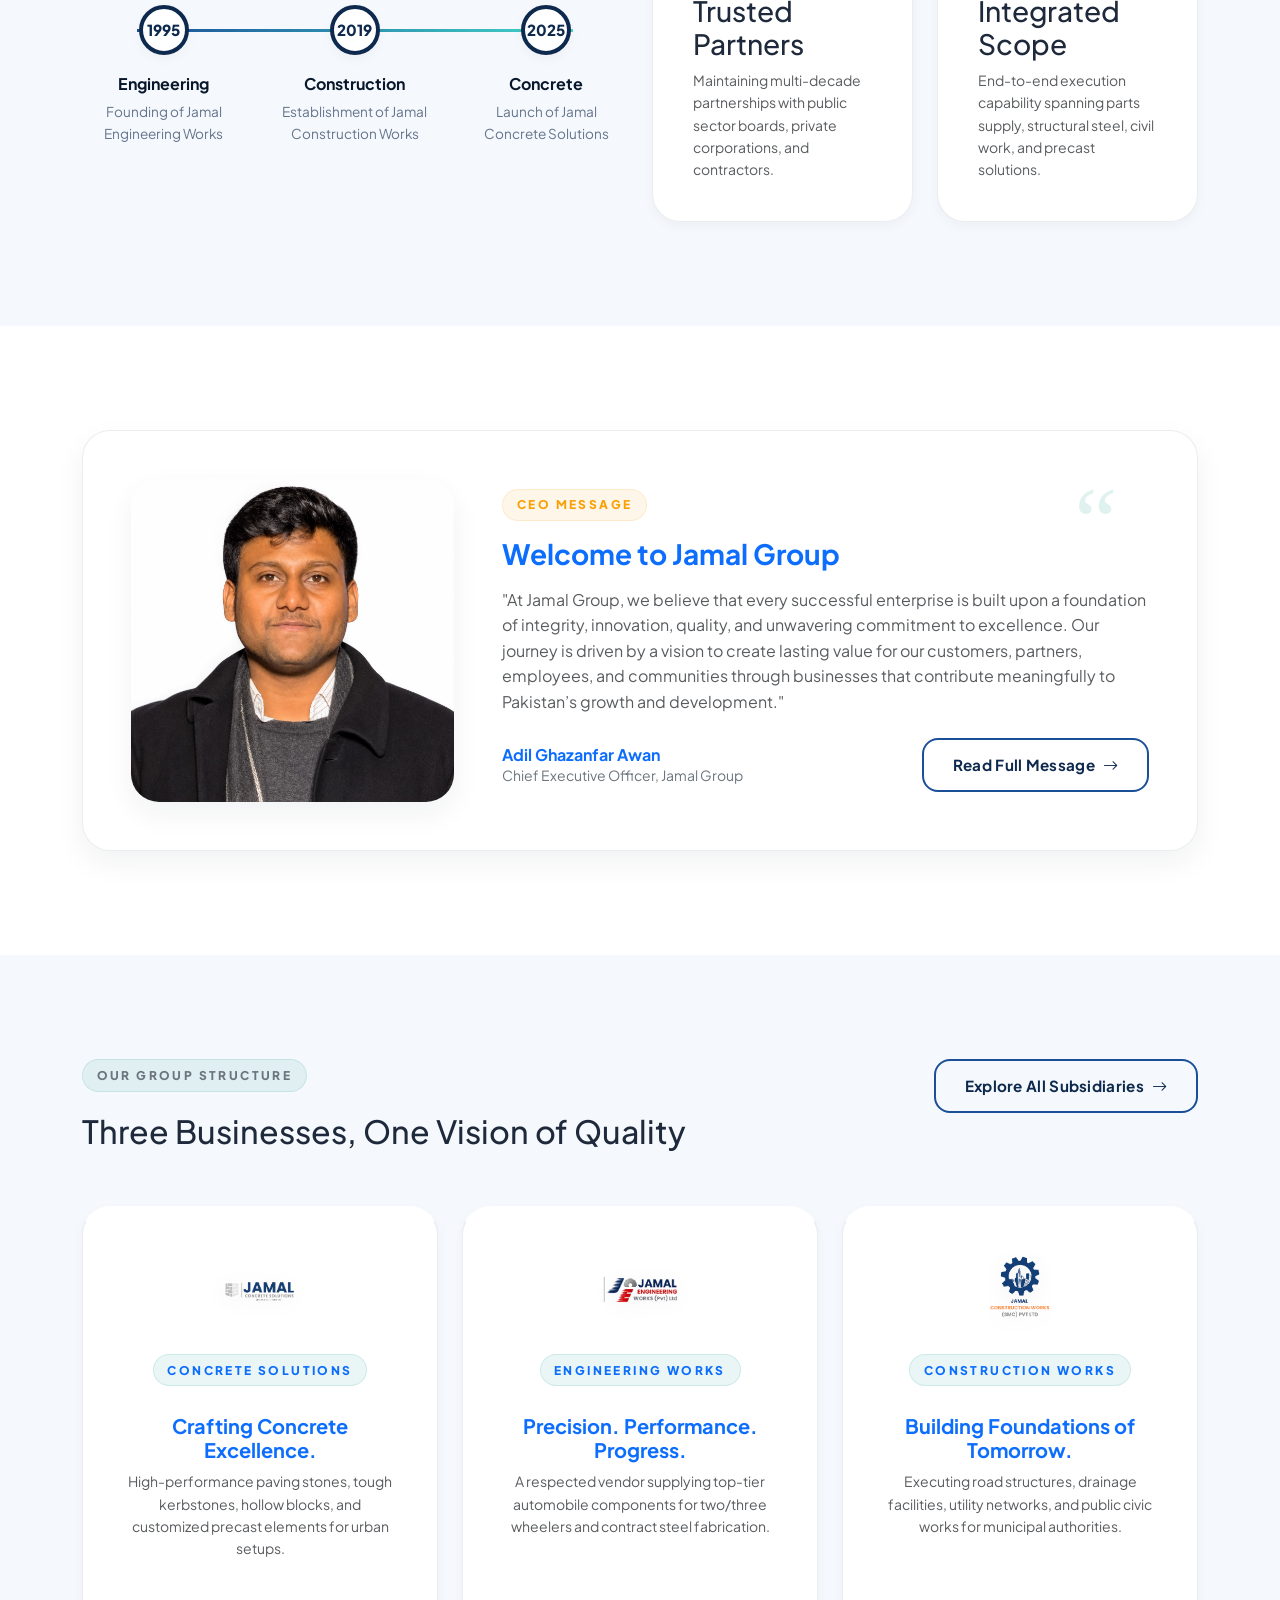
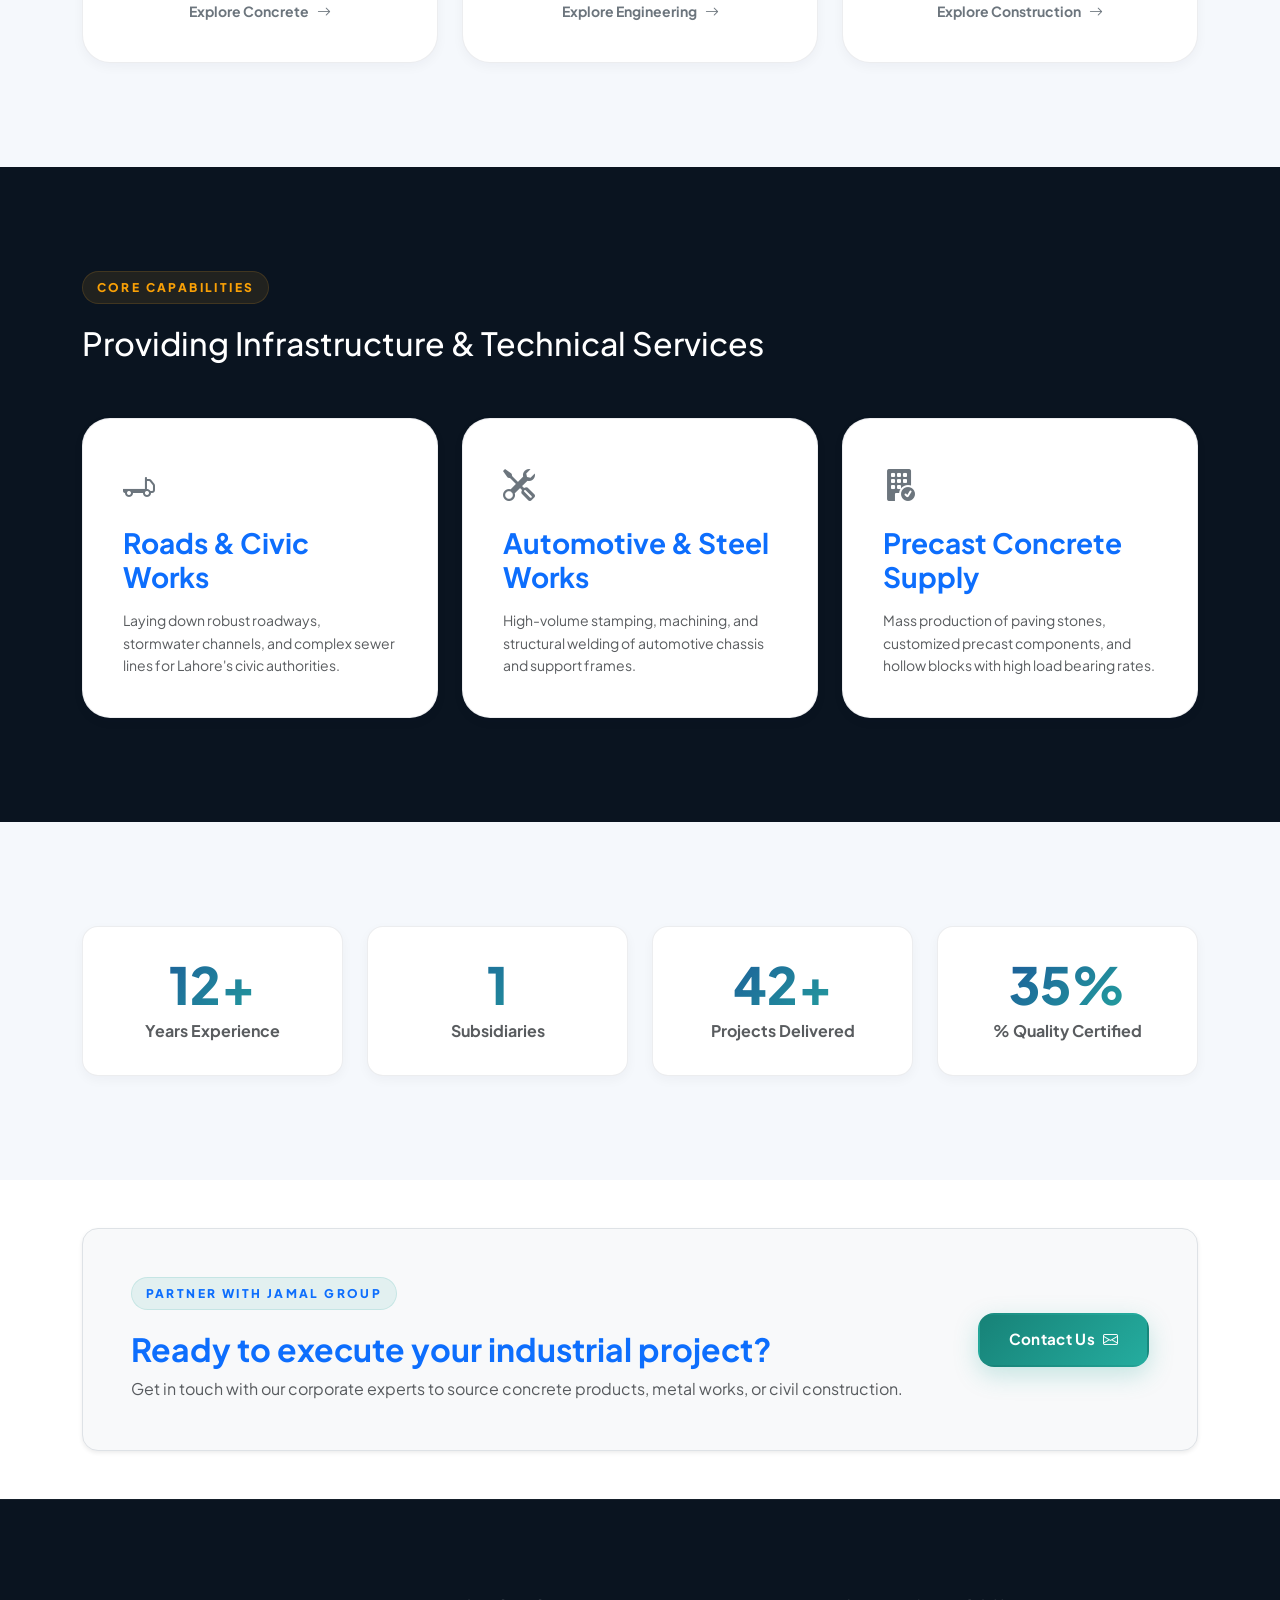
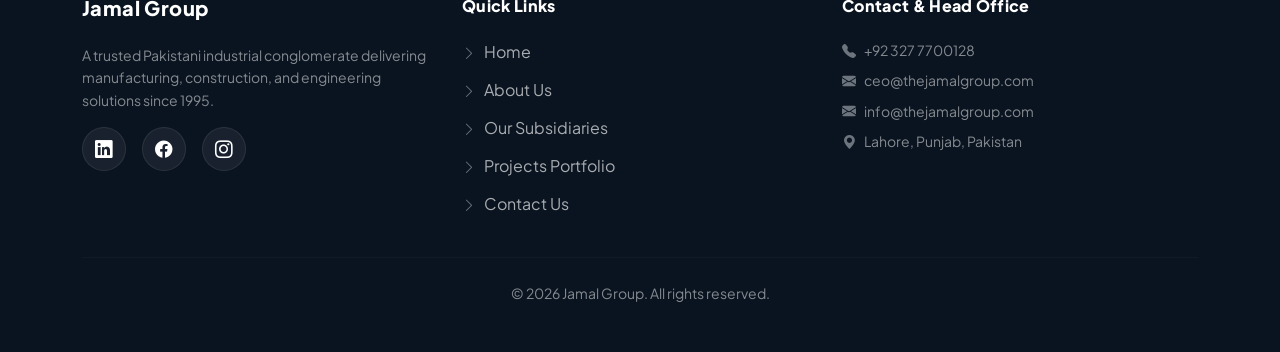
==== commit fdcaee7e: "changes" ====
--- a/index.html
+++ b/index.html
@@ -1,4 +1,4 @@
-﻿<!DOCTYPE html>
+<!DOCTYPE html>
 <html lang="en">
 <head>
   <meta charset="UTF-8" />
@@ -7,7 +7,6 @@
   <meta name="description" content="Jamal Group is a diversified industrial group in Pakistan delivering construction, engineering, and concrete manufacturing excellence." />
   <link rel="preconnect" href="https://fonts.googleapis.com" />
   <link rel="preconnect" href="https://fonts.gstatic.com" crossorigin />
-  <link href="https://fonts.googleapis.com/css2?family=Inter:wght@400;500;600;700;800&family=Plus+Jakarta+Sans:wght@500;600;700;800&display=swap" rel="stylesheet" />
   <link rel="stylesheet" href="https://cdn.jsdelivr.net/npm/bootstrap@5.3.3/dist/css/bootstrap.min.css" />
   <link rel="stylesheet" href="https://cdn.jsdelivr.net/npm/bootstrap-icons@1.10.5/font/bootstrap-icons.css" />
   <link rel="stylesheet" href="css/style.css" />
@@ -26,7 +25,7 @@
       </button>
       <div class="collapse navbar-collapse" id="navMenu">
         <ul class="navbar-nav ms-auto align-items-lg-center">
-          <li class="nav-item"><a class="nav-link" href="index.html">Home</a></li>
+          <li class="nav-item"><a class="nav-link active" href="index.html">Home</a></li>
           <li class="nav-item"><a class="nav-link" href="about.html">About</a></li>
           <li class="nav-item dropdown">
             <a class="nav-link dropdown-toggle" href="subsidiaries.html" role="button" data-bs-toggle="dropdown" aria-expanded="false">
@@ -47,54 +46,54 @@
   </header>
 
   <main>
-    <section class="hero hero-home text-white overflow-hidden">
-      <div id="heroCarousel" class="carousel carousel-fade hero-carousel" data-bs-ride="carousel">
+    <!-- Hero Slider Section -->
+    <section class="hero overflow-hidden">
+      <div id="heroCarousel" class="carousel carousel-fade hero-carousel" data-bs-ride="carousel" data-bs-interval="5000">
         <div class="carousel-indicators">
           <button type="button" data-bs-target="#heroCarousel" data-bs-slide-to="0" class="active" aria-current="true"></button>
           <button type="button" data-bs-target="#heroCarousel" data-bs-slide-to="1"></button>
           <button type="button" data-bs-target="#heroCarousel" data-bs-slide-to="2"></button>
         </div>
         <div class="carousel-inner">
-          <div class="carousel-item active" style="background-image: url('assets/hero-slide-1.jpg');"></div>
-          <div class="carousel-item" style="background-image: url('assets/hero-slide-2.jpg');"></div>
-          <div class="carousel-item" style="background-image: url('assets/hero-slide-3.jpg');"></div>
+          <div class="carousel-item active" style="background-image: url('assets/hero-slide-1.png');"></div>
+          <div class="carousel-item" style="background-image: url('assets/hero-slide-2.png');"></div>
+          <div class="carousel-item" style="background-image: url('assets/hero-slide-3.png');"></div>
         </div>
         <button class="carousel-control-prev" type="button" data-bs-target="#heroCarousel" data-bs-slide="prev">
-          <span class="carousel-control-prev-icon"></span>
+          <span class="carousel-control-prev-icon" aria-hidden="true"></span>
         </button>
         <button class="carousel-control-next" type="button" data-bs-target="#heroCarousel" data-bs-slide="next">
-          <span class="carousel-control-next-icon"></span>
+          <span class="carousel-control-next-icon" aria-hidden="true"></span>
         </button>
       </div>
       <div class="hero-overlay"></div>
-      <div class="container py-6">
+      <div class="container">
         <div class="row align-items-center gy-5">
           <div class="col-lg-7">
-            <img src="assets/main_logo.png" alt="Jamal Group logo" class="hero-logo" />
-            <p class="eyebrow text-white">Leading industrial growth</p>
-            <h1 class="display-5 fw-bold">Building Pakistan's Future</h1>
-            <p class="lead text-white-75">Jamal Group delivers premium construction, engineering and concrete manufacturing services across the country with experience, scale and trust.</p>
+            <span class="eyebrow eyebrow-accent">Jamal Group Pakistan</span>
+            <h1 class="text-white text-gradient-accent">Building Pakistan's Future</h1>
+            <p class="lead">Engineering growth, building strength, and laying reliable foundations for tomorrow through industrial excellence since 1995.</p>
             <div class="d-flex flex-wrap gap-3 mt-4">
-              <a href="contact.html" class="btn btn-primary btn-lg">Contact Us</a>
-              <a href="about.html" class="btn btn-outline-light btn-lg">Learn More</a>
+              <a href="contact.html" class="btn btn-primary btn-lg">Partner With Us <i class="bi bi-arrow-right"></i></a>
+              <a href="about.html" class="btn btn-outline-light btn-lg">Our Story</a>
             </div>
           </div>
           <div class="col-lg-5">
-            <div class="hero-card shadow-lg p-4 bg-white rounded-4 text-dark">
+            <div class="hero-card-glass">
               <div class="d-flex align-items-center gap-3 mb-3">
-                <span class="badge bg-primary bg-opacity-10 text-primary py-2 px-3 rounded-pill">Jamal Group</span>
-                <span class="text-muted small">35+ Years</span>
-              </div>
-              <h2 class="h4 fw-semibold">Pakistan's diversified industrial leader</h2>
-              <p class="mb-4">Focused on construction, engineering and concrete manufacturing with nationwide capabilities and corporate-grade delivery.</p>
+                <span class="badge bg-secondary bg-opacity-25 text-white py-2 px-3 rounded-pill">Corporate Profile</span>
+                <span class="text-white-50 small"><i class="bi bi-clock-history me-1"></i>30+ Years</span>
+              </div>
+              <h2 class="h4 fw-bold mb-3">Industrial Leadership</h2>
+              <p class="text-white-75 mb-4">Focused on civil construction, contract engineering, and high-quality concrete solutions nationwide.</p>
               <div class="d-flex gap-3 flex-wrap">
-                <div class="stat-box border rounded-4 p-3 text-center">
-                  <strong>3</strong>
-                  <p class="mb-0 small text-secondary">Companies</p>
+                <div class="stat-box border border-white border-opacity-10 rounded-4 p-3 text-center flex-grow-1" style="background: rgba(255,255,255,0.03);">
+                  <strong class="fs-4 text-gradient-accent">3</strong>
+                  <p class="mb-0 small text-white-50">Subsidiaries</p>
                 </div>
-                <div class="stat-box border rounded-4 p-3 text-center">
-                  <strong>Hundreds</strong>
-                  <p class="mb-0 small text-secondary">Projects</p>
+                <div class="stat-box border border-white border-opacity-10 rounded-4 p-3 text-center flex-grow-1" style="background: rgba(255,255,255,0.03);">
+                  <strong class="fs-4 text-gradient-accent">120+</strong>
+                  <p class="mb-0 small text-white-50">Projects</p>
                 </div>
               </div>
             </div>
@@ -103,83 +102,169 @@
       </div>
     </section>
 
+    <!-- Client Logo Carousel -->
+    <section class="py-4 bg-white border-bottom">
+      <div class="container-fluid px-0">
+        <div class="text-center mb-3">
+          <span class="small fw-bold text-uppercase text-secondary tracking-wider" style="letter-spacing: 0.1em;">Trusted by Major Public &amp; Private Sectors</span>
+        </div>
+        <div class="logo-marquee-wrap">
+          <div class="logo-marquee">
+            <div class="logo-item"><img src="assets/lda_logo.svg" alt="LDA Logo" /></div>
+            <div class="logo-item"><img src="assets/wasa_logo.svg" alt="WASA Logo" /></div>
+            <div class="logo-item"><img src="assets/mcl_logo.svg" alt="MCL Logo" /></div>
+            <div class="logo-item"><img src="assets/cw_logo.svg" alt="C&amp;W Logo" /></div>
+            <div class="logo-item"><img src="assets/idap_logo.svg" alt="IDAP Logo" /></div>
+            <div class="logo-item"><img src="assets/pha_logo.svg" alt="PHA Logo" /></div>
+            <!-- Duplicate for infinite scroll -->
+            <div class="logo-item"><img src="assets/lda_logo.svg" alt="LDA Logo" /></div>
+            <div class="logo-item"><img src="assets/wasa_logo.svg" alt="WASA Logo" /></div>
+            <div class="logo-item"><img src="assets/mcl_logo.svg" alt="MCL Logo" /></div>
+            <div class="logo-item"><img src="assets/cw_logo.svg" alt="C&amp;W Logo" /></div>
+            <div class="logo-item"><img src="assets/idap_logo.svg" alt="IDAP Logo" /></div>
+            <div class="logo-item"><img src="assets/pha_logo.svg" alt="PHA Logo" /></div>
+          </div>
+        </div>
+      </div>
+    </section>
+
+    <!-- About Overview & Timeline Section -->
     <section class="section section-light" id="about-overview">
       <div class="container">
         <div class="row align-items-center gy-5">
-          <div class="col-lg-5">
+          <div class="col-lg-6 reveal">
             <span class="eyebrow text-primary">About Jamal Group</span>
-            <h2>Pakistan's integrated industrial partner</h2>
-            <p>Jamal Group operates across construction, engineering and concrete manufacturing, delivering value to public and private clients with safety, quality and long-term partnerships.</p>
-          </div>
-          <div class="col-lg-7">
+            <h2 class="mb-4">Delivering Industrial &amp; Infrastructure Excellence</h2>
+            <p class="lead text-muted mb-4">Jamal Group is a growing business group dedicated to delivering excellence in manufacturing, engineering, and construction. Built on a foundation of quality, integrity, and innovation, the Group has established a strong reputation for providing reliable products and services that support Pakistan’s industrial and infrastructure development.</p>
+            
+            <h3 class="h5 fw-bold text-primary mb-3">Our Historical Milestones</h3>
+            <!-- Shorter node timeline form -->
+            <div class="node-timeline">
+              <div class="node-item">
+                <div class="node-circle">1995</div>
+                <div class="node-title">Engineering</div>
+                <div class="node-desc">Founding of Jamal Engineering Works</div>
+              </div>
+              <div class="node-item">
+                <div class="node-circle">2019</div>
+                <div class="node-title">Construction</div>
+                <div class="node-desc">Establishment of Jamal Construction Works</div>
+              </div>
+              <div class="node-item">
+                <div class="node-circle">2025</div>
+                <div class="node-title">Concrete</div>
+                <div class="node-desc">Launch of Jamal Concrete Solutions</div>
+              </div>
+            </div>
+          </div>
+          
+          <div class="col-lg-6 reveal">
             <div class="row g-4">
-              <div class="col-md-4">
-                <article class="feature-card">
-                  <i class="bi bi-building fs-3 text-primary"></i>
-                  <h3>Construction</h3>
-                  <p>Roads, infrastructure and urban development projects delivered with dependable execution.</p>
-                  <a href="construction.html" class="text-decoration-none text-primary fw-semibold mt-2 d-inline-block">Learn more <i class="bi bi-arrow-right"></i></a>
+              <div class="col-md-6">
+                <article class="feature-card h-100">
+                  <div class="fs-2 text-secondary mb-3"><i class="bi bi-shield-check"></i></div>
+                  <h3>Quality Centric</h3>
+                  <p class="small text-muted mb-0">Every product and infrastructure project meets strict quality benchmarks and international concrete standards.</p>
                 </article>
               </div>
-              <div class="col-md-4">
-                <article class="feature-card">
-                  <i class="bi bi-gear-wide-connected fs-3 text-primary"></i>
-                  <h3>Engineering</h3>
-                  <p>Precision manufacturing, steel fabrication and contract engineering for industrial clients.</p>
-                  <a href="engineering.html" class="text-decoration-none text-primary fw-semibold mt-2 d-inline-block">Learn more <i class="bi bi-arrow-right"></i></a>
+              <div class="col-md-6">
+                <article class="feature-card h-100">
+                  <div class="fs-2 text-secondary mb-3"><i class="bi bi-cpu"></i></div>
+                  <h3>Innovation Led</h3>
+                  <p class="small text-muted mb-0">Investing in modern concrete manufacturing technologies, welding automation, and project management tools.</p>
                 </article>
               </div>
-              <div class="col-md-4">
-                <article class="feature-card">
-                  <i class="bi bi-bricks fs-3 text-primary"></i>
-                  <h3>Concrete</h3>
-                  <p>Modern production of hollow blocks, paving stones and precast solutions for every project.</p>
-                  <a href="concrete.html" class="text-decoration-none text-primary fw-semibold mt-2 d-inline-block">Learn more <i class="bi bi-arrow-right"></i></a>
+              <div class="col-md-6">
+                <article class="feature-card h-100">
+                  <div class="fs-2 text-secondary mb-3"><i class="bi bi-people"></i></div>
+                  <h3>Trusted Partners</h3>
+                  <p class="small text-muted mb-0">Maintaining multi-decade partnerships with public sector boards, private corporations, and contractors.</p>
                 </article>
               </div>
-            </div>
-          </div>
-        </div>
-      </div>
-    </section>
-
-    <section class="section" id="subsidiaries">
-      <div class="container">
-        <div class="d-flex flex-column flex-md-row align-items-start justify-content-between gap-3 mb-4">
+              <div class="col-md-6">
+                <article class="feature-card h-100">
+                  <div class="fs-2 text-secondary mb-3"><i class="bi bi-signpost-split"></i></div>
+                  <h3>Integrated Scope</h3>
+                  <p class="small text-muted mb-0">End-to-end execution capability spanning parts supply, structural steel, civil work, and precast solutions.</p>
+                </article>
+              </div>
+            </div>
+          </div>
+        </div>
+      </div>
+    </section>
+
+    <!-- Message from the CEO Preview -->
+    <section class="section section-white">
+      <div class="container">
+        <div class="ceo-card-horizontal reveal">
+          <div class="ceo-image-wrapper">
+            <img src="assets/ceo.jpeg" alt="Adil Ghazanfar Awan" class="ceo-image" />
+          </div>
+          <div class="position-relative">
+            <div class="ceo-quote-mark">“</div>
+            <span class="eyebrow eyebrow-accent mb-3">CEO Message</span>
+            <h2 class="h3 fw-bold text-primary mb-3">Welcome to Jamal Group</h2>
+            <p class="text-muted italic mb-4">"At Jamal Group, we believe that every successful enterprise is built upon a foundation of integrity, innovation, quality, and unwavering commitment to excellence. Our journey is driven by a vision to create lasting value for our customers, partners, employees, and communities through businesses that contribute meaningfully to Pakistan’s growth and development."</p>
+            <div class="d-flex align-items-center justify-content-between flex-wrap gap-3">
+              <div>
+                <h4 class="h6 fw-bold mb-0 text-primary">Adil Ghazanfar Awan</h4>
+                <p class="small text-secondary mb-0">Chief Executive Officer, Jamal Group</p>
+              </div>
+              <a href="about.html#ceo-message" class="btn btn-outline-primary btn-sm">Read Full Message <i class="bi bi-arrow-right"></i></a>
+            </div>
+          </div>
+        </div>
+      </div>
+    </section>
+
+    <!-- Subsidiaries Section -->
+    <section class="section section-light" id="subsidiaries">
+      <div class="container">
+        <div class="d-flex flex-column flex-md-row align-items-start justify-content-between gap-3 mb-5">
           <div>
-            <span class="eyebrow text-secondary">Subsidiaries</span>
-            <h2>Three brands with one shared purpose</h2>
-          </div>
-          <a href="subsidiaries.html" class="text-decoration-none text-primary fw-semibold">Explore all subsidiaries <i class="bi bi-arrow-right"></i></a>
+            <span class="eyebrow text-secondary">Our Group Structure</span>
+            <h2>Three Businesses, One Vision of Quality</h2>
+          </div>
+          <a href="subsidiaries.html" class="btn btn-outline-primary">Explore All Subsidiaries <i class="bi bi-arrow-right"></i></a>
         </div>
         <div class="row g-4">
-          <div class="col-md-4">
-            <a href="concrete.html" class="card card-subsidiary h-100 text-decoration-none text-dark">
-              <div class="card-body text-center">
-                <img src="assets/concrete_logo.png" alt="Jamal Concrete Solutions logo" class="company-logo mx-auto" />
-                <span class="eyebrow text-primary">Jamal Concrete Solutions (Pvt) Ltd</span>
-                <h3 class="h5 mt-3">Crafting Concrete Excellence.</h3>
-                <p>High-performance concrete products and precast solutions for urban and industrial projects.</p>
+          <div class="col-lg-4 reveal">
+            <a href="concrete.html" class="card-subsidiary">
+              <div class="card-body p-0 d-flex flex-column align-items-center">
+                <img src="assets/concrete_logo.png" alt="Jamal Concrete Solutions logo" class="company-logo" />
+                <span class="eyebrow text-primary">Concrete Solutions</span>
+                <h3 class="h5 mt-2 fw-bold text-primary">Crafting Concrete Excellence.</h3>
+                <p class="small text-muted">High-performance paving stones, tough kerbstones, hollow blocks, and customized precast elements for urban setups.</p>
+              </div>
+              <div class="mt-4 text-secondary fw-bold small d-flex align-items-center gap-2">
+                Explore Concrete <i class="bi bi-arrow-right"></i>
               </div>
             </a>
           </div>
-          <div class="col-md-4">
-            <a href="engineering.html" class="card card-subsidiary h-100 text-decoration-none text-dark">
-              <div class="card-body text-center">
-                <img src="assets/eng_logo.png" alt="Jamal Engineering Works logo" class="company-logo mx-auto" />
-                <span class="eyebrow text-primary">Jamal Engineering Works (Pvt) Ltd</span>
-                <h3 class="h5 mt-3">Precision. Performance. Progress.</h3>
-                <p>Automobile components, steel fabrication and engineering contracting with industrial-grade quality.</p>
+          <div class="col-lg-4 reveal">
+            <a href="engineering.html" class="card-subsidiary">
+              <div class="card-body p-0 d-flex flex-column align-items-center">
+                <img src="assets/eng_logo.png" alt="Jamal Engineering Works logo" class="company-logo" />
+                <span class="eyebrow text-primary">Engineering Works</span>
+                <h3 class="h5 mt-2 fw-bold text-primary">Precision. Performance. Progress.</h3>
+                <p class="small text-muted">A respected vendor supplying top-tier automobile components for two/three wheelers and contract steel fabrication.</p>
+              </div>
+              <div class="mt-4 text-secondary fw-bold small d-flex align-items-center gap-2">
+                Explore Engineering <i class="bi bi-arrow-right"></i>
               </div>
             </a>
           </div>
-          <div class="col-md-4">
-            <a href="construction.html" class="card card-subsidiary h-100 text-decoration-none text-dark">
-              <div class="card-body text-center">
-                <img src="assets/const_logo.png" alt="Jamal Construction Works logo" class="company-logo mx-auto" />
-                <span class="eyebrow text-primary">Jamal Construction Works (SMC) Pvt Ltd</span>
-                <h3 class="h5 mt-3">Building the Foundations of Tomorrow.</h3>
-                <p>Roads, drainage systems, infrastructure and utility works built for long-term performance.</p>
+          <div class="col-lg-4 reveal">
+            <a href="construction.html" class="card-subsidiary">
+              <div class="card-body p-0 d-flex flex-column align-items-center">
+                <img src="assets/const_logo.png" alt="Jamal Construction Works logo" class="company-logo" />
+                <span class="eyebrow text-primary">Construction Works</span>
+                <h3 class="h5 mt-2 fw-bold text-primary">Building Foundations of Tomorrow.</h3>
+                <p class="small text-muted">Executing road structures, drainage facilities, utility networks, and public civic works for municipal authorities.</p>
+              </div>
+              <div class="mt-4 text-secondary fw-bold small d-flex align-items-center gap-2">
+                Explore Construction <i class="bi bi-arrow-right"></i>
               </div>
             </a>
           </div>
@@ -187,117 +272,129 @@
       </div>
     </section>
 
+    <!-- Core Services Highlight -->
     <section class="section section-dark" id="services-overview">
       <div class="container">
         <div class="row align-items-end mb-5">
           <div class="col-lg-8">
-            <span class="eyebrow text-white-50">Services</span>
-            <h2 class="text-white">Integrated services for complex industrial programs</h2>
+            <span class="eyebrow eyebrow-accent">Core Capabilities</span>
+            <h2 class="text-white">Providing Infrastructure &amp; Technical Services</h2>
           </div>
         </div>
         <div class="row g-4">
-          <div class="col-md-4">
-            <article class="service-card bg-white rounded-4 p-4 h-100">
-              <i class="bi bi-truck-flatbed text-primary fs-2 mb-3"></i>
-              <h3>Roads & Infrastructure</h3>
-              <p>End-to-end roadway, drainage and site development with strong execution controls.</p>
+          <div class="col-md-4 reveal">
+            <article class="service-card text-dark h-100">
+              <i class="bi bi-truck-flatbed text-secondary fs-2 mb-3 d-block"></i>
+              <h3 class="fw-bold mb-3 text-primary">Roads &amp; Civic Works</h3>
+              <p class="text-muted small mb-0">Laying down robust roadways, stormwater channels, and complex sewer lines for Lahore's civic authorities.</p>
             </article>
           </div>
-          <div class="col-md-4">
-            <article class="service-card bg-white rounded-4 p-4 h-100">
-              <i class="bi bi-tools text-primary fs-2 mb-3"></i>
-              <h3>Steel Fabrication</h3>
-              <p>Precision steel works and manufacturing for industrial structures and transport systems.</p>
+          <div class="col-md-4 reveal">
+            <article class="service-card text-dark h-100">
+              <i class="bi bi-tools text-secondary fs-2 mb-3 d-block"></i>
+              <h3 class="fw-bold mb-3 text-primary">Automotive &amp; Steel Works</h3>
+              <p class="text-muted small mb-0">High-volume stamping, machining, and structural welding of automotive chassis and support frames.</p>
             </article>
           </div>
-          <div class="col-md-4">
-            <article class="service-card bg-white rounded-4 p-4 h-100">
-              <i class="bi bi-shield-check text-primary fs-2 mb-3"></i>
-              <h3>Quality Manufacturing</h3>
-              <p>Modern concrete and precast production backed by rigorous quality assurance.</p>
+          <div class="col-md-4 reveal">
+            <article class="service-card text-dark h-100">
+              <i class="bi bi-building-fill-check text-secondary fs-2 mb-3 d-block"></i>
+              <h3 class="fw-bold mb-3 text-primary">Precast Concrete Supply</h3>
+              <p class="text-muted small mb-0">Mass production of paving stones, customized precast components, and hollow blocks with high load bearing rates.</p>
             </article>
           </div>
         </div>
       </div>
     </section>
 
-    <section class="section section-stats">
+    <!-- Animated Counter Section -->
+    <section class="section section-light">
       <div class="container">
         <div class="row g-4 text-center">
-          <div class="col-md-3">
-            <div class="counter-box bg-white rounded-4 p-4 h-100 reveal" data-counter="35">35+</div>
-            <p class="mt-3 mb-0 text-secondary">Years Experience</p>
-          </div>
-          <div class="col-md-3">
-            <div class="counter-box bg-white rounded-4 p-4 h-100 reveal" data-counter="3">0</div>
-            <p class="mt-3 mb-0 text-secondary">Companies</p>
-          </div>
-          <div class="col-md-3">
-            <div class="counter-box bg-white rounded-4 p-4 h-100 reveal" data-counter="120">0</div>
-            <p class="mt-3 mb-0 text-secondary">Projects Delivered</p>
-          </div>
-          <div class="col-md-3">
-            <div class="counter-box bg-white rounded-4 p-4 h-100 reveal" data-counter="100">0</div>
-            <p class="mt-3 mb-0 text-secondary">Nationwide Operations</p>
-          </div>
-        </div>
-      </div>
-    </section>
-
-    <section class="section section-light" id="footer-cta">
-      <div class="container">
-        <div class="d-flex flex-column flex-md-row align-items-center justify-content-between gap-4 p-5 bg-white rounded-4 shadow-sm">
+          <div class="col-md-3 col-6">
+            <div class="counter-box reveal">
+              <div class="counter-value" data-counter="35">0</div>
+              <p class="mt-2 mb-0 text-muted fw-bold">Years Experience</p>
+            </div>
+          </div>
+          <div class="col-md-3 col-6">
+            <div class="counter-box reveal">
+              <div class="counter-value" data-counter="3">0</div>
+              <p class="mt-2 mb-0 text-muted fw-bold">Subsidiaries</p>
+            </div>
+          </div>
+          <div class="col-md-3 col-6">
+            <div class="counter-box reveal">
+              <div class="counter-value" data-counter="120">0</div>
+              <p class="mt-2 mb-0 text-muted fw-bold">Projects Delivered</p>
+            </div>
+          </div>
+          <div class="col-md-3 col-6">
+            <div class="counter-box reveal">
+              <div class="counter-value" data-counter="100">0</div>
+              <p class="mt-2 mb-0 text-muted fw-bold">% Quality Certified</p>
+            </div>
+          </div>
+        </div>
+      </div>
+    </section>
+
+    <!-- Footer CTA Section -->
+    <section class="section section-white py-5">
+      <div class="container">
+        <div class="d-flex flex-column flex-md-row align-items-center justify-content-between gap-4 p-5 bg-light border rounded-4 shadow-sm reveal">
           <div>
-            <span class="eyebrow text-primary">Contact Jamal Group</span>
-            <h2 class="mb-2">Ready to partner on your next industrial project?</h2>
-            <p class="mb-0 text-secondary">Connect with our corporate team for concrete, engineering and construction services tailored to Pakistan.</p>
-          </div>
-          <a href="contact.html" class="btn btn-primary btn-lg">Contact Us</a>
+            <span class="eyebrow text-primary">Partner With Jamal Group</span>
+            <h2 class="mb-2 fw-bold text-primary">Ready to execute your industrial project?</h2>
+            <p class="mb-0 text-muted">Get in touch with our corporate experts to source concrete products, metal works, or civil construction.</p>
+          </div>
+          <a href="contact.html" class="btn btn-primary btn-lg">Contact Us <i class="bi bi-envelope"></i></a>
         </div>
       </div>
     </section>
   </main>
 
-  <footer class="site-footer bg-dark text-white py-5">
+  <footer class="site-footer">
     <div class="container">
       <div class="row gy-4">
-        <div class="col-md-4">
-          <h3 class="h5 text-white">Jamal Group</h3>
-          <p class="text-secondary">A trusted Pakistani industrial group focused on construction, engineering and building materials.</p>
-        </div>
-        <div class="col-md-4">
-          <h4 class="h6 text-white">Quick Links</h4>
-          <ul class="list-unstyled footer-links">
-            <li><a href="index.html">Home</a></li>
-            <li><a href="about.html">About</a></li>
-            <li><a href="subsidiaries.html">Subsidiaries</a></li>
-            <li><a href="projects.html">Projects</a></li>
-          </ul>
-        </div>
-        <div class="col-md-4">
-          <h4 class="h6 text-white">Contact</h4>
-          <p class="mb-1"><i class="bi bi-telephone-fill me-2"></i>+92 327 7700128</p>
-          <p class="mb-1"><i class="bi bi-envelope-fill me-2"></i>ceo@thejamalgroup.com</p>
-          <p class="mb-0"><i class="bi bi-geo-alt-fill me-2"></i>Karachi, Pakistan</p>
-          <div class="social-icons mt-3">
+        <div class="col-lg-4">
+          <h3 class="h5">Jamal Group</h3>
+          <p class="text-white-50 small mb-3">A trusted Pakistani industrial conglomerate delivering manufacturing, construction, and engineering solutions since 1995.</p>
+          <div class="social-icons">
             <a href="#" aria-label="LinkedIn"><i class="bi bi-linkedin"></i></a>
             <a href="#" aria-label="Facebook"><i class="bi bi-facebook"></i></a>
             <a href="#" aria-label="Instagram"><i class="bi bi-instagram"></i></a>
           </div>
         </div>
-      </div>
-      <div class="text-center text-secondary mt-4">
+        <div class="col-lg-4 col-md-6">
+          <h4 class="h6">Quick Links</h4>
+          <ul class="list-unstyled footer-links">
+            <li><a href="index.html"><i class="bi bi-chevron-right text-secondary small"></i> Home</a></li>
+            <li><a href="about.html"><i class="bi bi-chevron-right text-secondary small"></i> About Us</a></li>
+            <li><a href="subsidiaries.html"><i class="bi bi-chevron-right text-secondary small"></i> Our Subsidiaries</a></li>
+            <li><a href="projects.html"><i class="bi bi-chevron-right text-secondary small"></i> Projects Portfolio</a></li>
+            <li><a href="contact.html"><i class="bi bi-chevron-right text-secondary small"></i> Contact Us</a></li>
+          </ul>
+        </div>
+        <div class="col-lg-4 col-md-6">
+          <h4 class="h6">Contact &amp; Head Office</h4>
+          <p class="mb-2 text-white-50 small"><i class="bi bi-telephone-fill text-secondary me-2"></i>+92 327 7700128</p>
+          <p class="mb-2 text-white-50 small"><i class="bi bi-envelope-fill text-secondary me-2"></i>ceo@thejamalgroup.com</p>
+          <p class="mb-2 text-white-50 small"><i class="bi bi-envelope-fill text-secondary me-2"></i>info@thejamalgroup.com</p>
+          <p class="mb-0 text-white-50 small"><i class="bi bi-geo-alt-fill text-secondary me-2"></i>Lahore, Punjab, Pakistan</p>
+        </div>
+      </div>
+      <hr class="border-secondary border-opacity-25 my-4" />
+      <div class="text-center text-white-50 small">
         © 2026 Jamal Group. All rights reserved.
       </div>
     </div>
   </footer>
 
   <a href="https://wa.me/923277700128?text=Hello%20Jamal%20Group%2C%20I%20would%20like%20to%20chat%20about%20your%20services." class="whatsapp-chat" target="_blank" rel="noopener noreferrer" aria-label="Chat on WhatsApp">
-    <i class="bi bi-whatsapp fs-4"></i>
+    <i class="bi bi-whatsapp fs-3"></i>
   </a>
   <script src="https://cdn.jsdelivr.net/npm/bootstrap@5.3.3/dist/js/bootstrap.bundle.min.js"></script>
   <script src="js/main.js"></script>
 </body>
 </html>
-
-
--- a/css/style.css
+++ b/css/style.css
@@ -1,22 +1,61 @@
-/* Jamal Group corporate stylesheet */
+/* Jamal Group corporate stylesheet - Premium Redesign */
+@import url('https://fonts.googleapis.com/css2?family=Plus+Jakarta+Sans:wght@300;400;500;600;700;800&family=Inter:wght@300;400;500;600;700&display=swap');
+
 :root {
-  --primary: #153D73;
-  --primary-light: #2c5aa8;
-  --primary-dark: #0f2947;
-  --secondary: #1a7c79;
-  --secondary-light: #2e9d9b;
-  --accent: #d97706;
-  --accent-light: #f59e0b;
-  --light-bg: #f8f9fa;
+  /* Color Palette */
+  --primary-h: 215;
+  --primary-s: 70%;
+  --primary-l: 18%;
+  --primary: hsl(var(--primary-h), var(--primary-s), var(--primary-l)); /* #0e2238 Deep Navy */
+  --primary-light: hsl(var(--primary-h), var(--primary-s), 35%);
+  --primary-dark: hsl(var(--primary-h), var(--primary-s), 10%);
+  
+  --secondary-h: 174;
+  --secondary-s: 65%;
+  --secondary-l: 41%;
+  --secondary: hsl(var(--secondary-h), var(--secondary-s), var(--secondary-l)); /* Teal #26a69a */
+  --secondary-light: hsl(var(--secondary-h), var(--secondary-s), 55%);
+  
+  --accent-h: 38;
+  --accent-s: 95%;
+  --accent-l: 50%;
+  --accent: hsl(var(--accent-h), var(--accent-s), var(--accent-l)); /* Golden Amber #f5a623 */
+  --accent-light: hsl(var(--accent-h), var(--accent-s), 60%);
+  
+  /* Gradients */
+  --grad-primary: linear-gradient(135deg, var(--primary-dark) 0%, var(--primary) 100%);
+  --grad-premium: linear-gradient(135deg, hsl(215, 70%, 12%) 0%, hsl(215, 60%, 25%) 100%);
+  --grad-accent: linear-gradient(135deg, var(--accent) 0%, var(--accent-light) 100%);
+  --grad-teal: linear-gradient(135deg, hsl(174, 70%, 30%) 0%, var(--secondary) 100%);
+  --grad-glass: linear-gradient(135deg, rgba(255, 255, 255, 0.8) 0%, rgba(255, 255, 255, 0.4) 100%);
+  --grad-dark-glass: linear-gradient(135deg, rgba(14, 34, 56, 0.9) 0%, rgba(14, 34, 56, 0.7) 100%);
+  
+  /* Surfaces and Text */
+  --light-bg: #f5f8fc;
   --surface: #ffffff;
-  --surface-dark: #111827;
-  --text: #1F2937;
-  --muted: #6B7280;
-  --muted-light: #9CA3AF;
-  --shadow: 0 28px 80px rgba(17, 24, 39, 0.08);
-  --shadow-lg: 0 40px 100px rgba(17, 24, 39, 0.12);
-}
-
+  --surface-dark: #0a1420;
+  --text: #1e293b;
+  --text-light: #ffffff;
+  --muted: #64748b;
+  --muted-light: #94a3b8;
+  
+  /* Shadows and Borders */
+  --border-glass: 1px solid rgba(255, 255, 255, 0.45);
+  --border-light: 1px solid rgba(14, 34, 56, 0.08);
+  --shadow-sm: 0 4px 12px rgba(14, 34, 56, 0.04);
+  --shadow-md: 0 12px 30px rgba(14, 34, 56, 0.06);
+  --shadow-lg: 0 32px 64px rgba(14, 34, 56, 0.12);
+  --shadow-glow: 0 0 24px rgba(38, 166, 154, 0.2);
+  
+  /* Layout */
+  --radius-sm: 0.5rem;
+  --radius-md: 1rem;
+  --radius-lg: 1.75rem;
+  --radius-full: 9999px;
+  --transition: all 0.4s cubic-bezier(0.16, 1, 0.3, 1);
+}
+
+/* Base Styles */
 * {
   box-sizing: border-box;
 }
@@ -30,110 +69,158 @@
   font-family: 'Plus Jakarta Sans', 'Inter', sans-serif;
   color: var(--text);
   background: var(--light-bg);
+  overflow-x: hidden;
+  line-height: 1.6;
 }
 
 img {
   max-width: 100%;
+  height: auto;
   display: block;
 }
 
 a {
   text-decoration: none;
-}
-
-button,
-input,
-textarea,
-select {
-  font: inherit;
-}
-
+  color: inherit;
+  transition: var(--transition);
+}
+
+/* Typography Utilities */
+.text-gradient {
+  background: linear-gradient(135deg, var(--primary-light) 0%, var(--secondary) 100%);
+  -webkit-background-clip: text;
+  -webkit-text-fill-color: transparent;
+  display: inline-block;
+}
+
+.text-gradient-accent {
+  background: var(--grad-accent);
+  -webkit-background-clip: text;
+  -webkit-text-fill-color: transparent;
+  display: inline-block;
+}
+
+.eyebrow {
+  display: inline-flex;
+  text-transform: uppercase;
+  letter-spacing: 0.2em;
+  font-size: 0.75rem;
+  font-weight: 800;
+  padding: 0.35rem 0.85rem;
+  background: rgba(38, 166, 154, 0.1);
+  color: var(--secondary);
+  border-radius: var(--radius-full);
+  margin-bottom: 1.25rem;
+  border: 1px solid rgba(38, 166, 154, 0.15);
+}
+
+.eyebrow.eyebrow-accent {
+  background: rgba(245, 166, 35, 0.1);
+  color: var(--accent);
+  border-color: rgba(245, 166, 35, 0.15);
+}
+
+/* Navigation Bar */
 .nav-main {
-  background: linear-gradient(135deg, var(--primary-dark), var(--primary));
-  border-bottom: 1px solid rgba(255, 255, 255, 0.12);
-  box-shadow: 0 12px 32px rgba(21, 61, 115, 0.25);
-  margin-bottom: 1.5rem;
+  background: var(--grad-dark-glass);
+  backdrop-filter: blur(20px);
+  -webkit-backdrop-filter: blur(20px);
+  border-bottom: 1px solid rgba(255, 255, 255, 0.08);
+  box-shadow: var(--shadow-sm);
+  transition: var(--transition);
+  padding: 0.85rem 0;
+}
+
+.nav-main.scrolled {
+  padding: 0.5rem 0;
+  background: rgba(10, 20, 32, 0.95);
+  box-shadow: var(--shadow-md);
 }
 
 .nav-main .navbar-brand {
-  font-size: 1.15rem;
-  letter-spacing: 0.12em;
-  color: #fff;
-  font-weight: 700;
-  transition: all 0.3s ease;
-}
-
-.nav-main .navbar-brand:hover {
-  transform: translateX(4px);
-}
-
-.nav-main .navbar-toggler {
-  border-color: rgba(255,255,255,0.45);
-}
-
-.nav-main .navbar-toggler-icon {
-  filter: invert(1);
-}
-
-.nav-main .navbar-nav {
-  gap: 0.5rem;
+  font-size: 1.3rem;
+  letter-spacing: 0.08em;
+  color: #fff;
+  font-weight: 800;
+  font-family: 'Plus Jakarta Sans', sans-serif;
 }
 
 .brand-logo {
-  width: 2.4rem;
+  width: 2.5rem;
   height: auto;
-}
-
-.hero-logo {
-  max-width: 10rem;
-  margin-bottom: 1.5rem;
-}
-
-.company-logo {
-  width: 4rem;
-  height: auto;
-  display: block;
-  margin-bottom: 1rem;
+  filter: drop-shadow(0 4px 8px rgba(0,0,0,0.15));
+  transition: var(--transition);
+}
+
+.nav-main .navbar-brand:hover .brand-logo {
+  transform: rotate(5deg) scale(1.08);
 }
 
 .nav-main .nav-link {
-  color: rgba(255,255,255,0.95) !important;
-  transition: all 0.3s ease;
+  color: rgba(255, 255, 255, 0.85) !important;
   font-weight: 600;
-  position: relative;
+  font-size: 0.95rem;
+  padding: 0.5rem 1rem !important;
+  position: relative;
+  transition: var(--transition);
+}
+
+.nav-main .nav-link:hover,
+.nav-main .nav-link.active {
+  color: #fff !important;
 }
 
 .nav-main .nav-link::after {
   content: '';
   position: absolute;
-  bottom: -4px;
-  left: 0;
-  width: 0;
+  bottom: 0;
+  left: 1rem;
+  right: 1rem;
   height: 2px;
-  background: var(--accent-light);
-  transition: width 0.3s ease;
+  background: var(--accent);
+  transform: scaleX(0);
+  transform-origin: right;
+  transition: transform 0.3s cubic-bezier(0.16, 1, 0.3, 1);
 }
 
 .nav-main .nav-link:hover::after,
 .nav-main .nav-link.active::after {
-  width: 100%;
-}
-
-.nav-main .nav-link:hover,
-.nav-main .nav-link.active {
-  color: #f1f5f9 !important;
-}
-
+  transform: scaleX(1);
+  transform-origin: left;
+}
+
+.nav-main .dropdown-menu {
+  background: var(--surface-dark);
+  border: 1px solid rgba(255, 255, 255, 0.1);
+  border-radius: var(--radius-md);
+  box-shadow: var(--shadow-lg);
+  padding: 0.5rem;
+  margin-top: 1rem;
+}
+
+.nav-main .dropdown-item {
+  color: rgba(255, 255, 255, 0.8);
+  font-weight: 500;
+  border-radius: var(--radius-sm);
+  padding: 0.6rem 1.2rem;
+  transition: var(--transition);
+}
+
+.nav-main .dropdown-item:hover,
+.nav-main .dropdown-item.active {
+  background: rgba(38, 166, 154, 0.15);
+  color: #fff;
+}
+
+/* Hero Section */
 .hero {
   position: relative;
-  min-height: 760px;
-  background: linear-gradient(135deg, var(--primary-dark) 0%, var(--primary) 100%);
-  padding-top: 4rem;
+  min-height: 80vh;
+  display: flex;
+  align-items: center;
+  padding: 8rem 0 6rem 0;
+  background: var(--grad-premium);
   overflow: hidden;
-}
-
-.hero-home {
-  background: linear-gradient(135deg, var(--primary-dark) 0%, var(--primary) 100%);
 }
 
 .hero-carousel {
@@ -142,474 +229,763 @@
   z-index: 0;
 }
 
-.carousel-item {
+.hero-carousel .carousel-inner,
+.hero-carousel .carousel-item {
   height: 100%;
+}
+
+.hero-carousel .carousel-item {
   background-size: cover;
   background-position: center;
-}
-
-.carousel-fade .carousel-item {
-  opacity: 0;
-  transition: opacity 0.6s ease-in-out;
-}
-
-.carousel-fade .carousel-item.active {
-  opacity: 1;
-}
-
-.carousel-control-prev,
-.carousel-control-next {
-  width: 4rem;
-  opacity: 0.6;
-  transition: opacity 0.3s ease;
-}
-
-.carousel-control-prev:hover,
-.carousel-control-next:hover {
-  opacity: 1;
-}
-
-.carousel-indicators {
-  bottom: 2rem;
-  z-index: 10;
-}
-
-.carousel-indicators [data-bs-target] {
-  background-color: rgba(255, 255, 255, 0.5);
-  border-radius: 50%;
-  width: 12px;
-  height: 12px;
-  margin: 0 0.5rem;
-  transition: all 0.3s ease;
-}
-
-.carousel-indicators .active {
-  background-color: var(--accent-light);
-  transform: scale(1.3);
+  filter: brightness(0.4) saturate(1.1);
 }
 
 .hero-overlay {
   position: absolute;
   inset: 0;
-  background: linear-gradient(135deg, rgba(21, 61, 115, 0.65) 0%, rgba(21, 61, 115, 0.45) 100%);
+  background: radial-gradient(circle at 20% 50%, rgba(10, 20, 32, 0.7) 0%, rgba(10, 20, 32, 0.9) 100%);
   z-index: 1;
 }
 
-.hero-subtle {
-  background: linear-gradient(135deg, #f8f9fa 0%, #f0f4f8 100%);
-  color: var(--text) !important;
-}
-
-.hero .container,
-.hero .row {
-  position: relative;
-  z-index: 1;
+.hero .container {
+  position: relative;
+  z-index: 2;
 }
 
 .hero h1 {
-  color: #fff;
-  font-size: clamp(2.8rem, 5vw, 4.8rem);
-  line-height: 1.02;
+  font-size: clamp(2.5rem, 5vw, 4.5rem);
+  font-weight: 800;
+  line-height: 1.1;
+  letter-spacing: -0.02em;
+  margin-bottom: 1.5rem;
 }
 
 .hero p.lead {
-  color: rgba(255,255,255,0.82);
-  max-width: 58rem;
-}
-
-.eyebrow {
+  font-size: clamp(1.05rem, 2vw, 1.25rem);
+  line-height: 1.7;
+  color: rgba(255, 255, 255, 0.85);
+  margin-bottom: 2rem;
+  max-width: 600px;
+}
+
+/* Hero Glass Card */
+.hero-card-glass {
+  background: rgba(255, 255, 255, 0.08);
+  backdrop-filter: blur(20px);
+  -webkit-backdrop-filter: blur(20px);
+  border: 1px solid rgba(255, 255, 255, 0.12);
+  border-radius: var(--radius-lg);
+  padding: 2.5rem;
+  color: #fff;
+  box-shadow: 0 20px 50px rgba(0, 0, 0, 0.3);
+  position: relative;
+  overflow: hidden;
+}
+
+.hero-card-glass::before {
+  content: '';
+  position: absolute;
+  top: -50%;
+  left: -50%;
+  width: 200%;
+  height: 200%;
+  background: radial-gradient(circle, rgba(255, 255, 255, 0.05) 0%, transparent 60%);
+  pointer-events: none;
+}
+
+/* Sections */
+.section {
+  padding: 6.5rem 0;
+  position: relative;
+}
+
+.section-light {
+  background: #f5f8fc;
+}
+
+.section-white {
+  background: #ffffff;
+}
+
+.section-dark {
+  background: var(--surface-dark);
+  color: #fff;
+}
+
+.section-title {
+  margin-bottom: 3.5rem;
+}
+
+.section-title h2 {
+  font-size: clamp(1.8rem, 4vw, 2.75rem);
+  font-weight: 800;
+  letter-spacing: -0.01em;
+  line-height: 1.25;
+}
+
+/* Premium Buttons */
+.btn {
+  border-radius: var(--radius-md);
+  padding: 0.85rem 1.8rem;
+  font-weight: 700;
+  font-size: 0.95rem;
+  letter-spacing: 0.02em;
+  transition: var(--transition);
   display: inline-flex;
-  text-transform: uppercase;
-  letter-spacing: 0.25em;
-  font-size: 0.8rem;
-  font-weight: 700;
-  margin-bottom: 1rem;
-}
-
-.eyebrow.text-primary {
+  align-items: center;
+  gap: 0.5rem;
+  border: 2px solid transparent;
+}
+
+.btn-primary {
+  background: var(--grad-teal);
+  color: #fff;
+  box-shadow: 0 8px 24px rgba(38, 166, 154, 0.25);
+}
+
+.btn-primary:hover {
+  background: var(--grad-teal);
+  transform: translateY(-3px);
+  box-shadow: 0 12px 32px rgba(38, 166, 154, 0.4);
+  color: #fff;
+}
+
+.btn-accent {
+  background: var(--grad-accent);
+  color: #fff;
+  box-shadow: 0 8px 24px rgba(245, 166, 35, 0.25);
+}
+
+.btn-accent:hover {
+  background: var(--grad-accent);
+  transform: translateY(-3px);
+  box-shadow: 0 12px 32px rgba(245, 166, 35, 0.4);
+  color: #fff;
+}
+
+.btn-outline-light {
+  border-color: rgba(255, 255, 255, 0.4);
+  color: #fff;
+}
+
+.btn-outline-light:hover {
+  background: #fff;
+  color: var(--primary-dark);
+  border-color: #fff;
+  transform: translateY(-3px);
+  box-shadow: 0 12px 32px rgba(255, 255, 255, 0.25);
+}
+
+.btn-outline-primary {
+  border-color: var(--primary-light);
   color: var(--primary);
 }
 
-.hero-card {
-  border: 1px solid rgba(255,255,255,0.16);
-  background: rgba(255,255,255,0.96);
-  backdrop-filter: blur(10px);
-  box-shadow: 0 20px 60px rgba(0,0,0,0.3);
-  transition: transform 0.3s ease, box-shadow 0.3s ease;
-}
-
-.hero-card:hover {
-  transform: translateY(-8px);
-  box-shadow: 0 30px 80px rgba(0,0,0,0.35);
-}
-
-.stat-box {
-  border: 1px solid rgba(21, 61, 115, 0.2);
-  background: linear-gradient(135deg, rgba(21, 61, 115, 0.04) 0%, transparent 100%);
-  min-width: 130px;
-  transition: all 0.3s ease;
-}
-
-.stat-box:hover {
-  background: linear-gradient(135deg, rgba(21, 61, 115, 0.1) 0%, transparent 100%);
-  border-color: var(--primary-light);
-  transform: translateY(-4px);
-}
-
-.section {
-  padding: 5rem 0;
-}
-
-.section-light {
-  background: linear-gradient(135deg, #f8f9fa 0%, #f0f4f8 100%);
-}
-
-.section-dark {
-  background: linear-gradient(135deg, var(--primary-dark) 0%, var(--primary) 100%);
-  color: white;
-}
-
-.section-dark h2,
-.section-dark p,
-.section-dark h3,
-.section-dark .eyebrow {
-  color: #fff;
-}
-
-.section-dark .feature-card,
-.section-dark .service-card {
-  background: rgba(255,255,255,0.08);
-  border-color: rgba(255,255,255,0.12);
-  color: white;
-}
-
-.section-dark .feature-card h3,
-.section-dark .service-card h3 {
-  color: white;
-}
-
-.section-dark .feature-card p,
-.section-dark .service-card p {
-  color: rgba(255,255,255,0.85);
-}
-
-.section-dark .feature-card i,
-.section-dark .service-card i {
-  color: var(--accent-light);
-}
-
+.btn-outline-primary:hover {
+  background: var(--primary);
+  color: #fff;
+  border-color: var(--primary);
+  transform: translateY(-3px);
+  box-shadow: var(--shadow-md);
+}
+
+/* Cards System with Glassmorphism & Hover Glows */
 .feature-card,
 .service-card,
 .card-subsidiary,
 .counter-box,
-.timeline-card,
-.map-card {
-  transition: transform 0.3s ease, box-shadow 0.3s ease, border-color 0.3s ease;
-  border: 1px solid rgba(21, 61, 115, 0.1);
+.project-card,
+.contact-card {
+  background: var(--surface);
+  border: var(--border-light);
+  border-radius: var(--radius-lg);
+  padding: 2.5rem;
+  box-shadow: var(--shadow-sm);
+  transition: var(--transition);
+  position: relative;
+  overflow: hidden;
+  z-index: 1;
+}
+
+.feature-card::before,
+.service-card::before,
+.card-subsidiary::before,
+.project-card::before,
+.contact-card::before {
+  content: '';
+  position: absolute;
+  top: 0;
+  left: 0;
+  width: 100%;
+  height: 4px;
+  background: var(--grad-teal);
+  transform: scaleX(0);
+  transform-origin: left;
+  transition: transform 0.4s cubic-bezier(0.16, 1, 0.3, 1);
+  z-index: 2;
 }
 
 .feature-card:hover,
 .service-card:hover,
 .card-subsidiary:hover,
-.counter-box:hover,
-.timeline-card:hover,
-.map-card:hover {
-  transform: translateY(-8px);
-  box-shadow: 0 32px 80px rgba(21, 61, 115, 0.15);
-  border-color: var(--primary-light);
-}
-
-.feature-card,
-.service-card,
-.card-subsidiary,
-.timeline-card,
-.map-card {
-  background: #fff;
-  border-radius: 1.75rem;
+.project-card:hover,
+.contact-card:hover {
+  transform: translateY(-10px);
+  box-shadow: var(--shadow-lg);
+  border-color: rgba(38, 166, 154, 0.2);
+}
+
+.feature-card:hover::before,
+.service-card:hover::before,
+.card-subsidiary:hover::before,
+.project-card:hover::before,
+.contact-card:hover::before {
+  transform: scaleX(1);
+}
+
+/* Subsidiary Card Specifics */
+.card-subsidiary {
+  height: 100%;
+  display: flex;
+  flex-direction: column;
+  align-items: center;
+  text-align: center;
+  justify-content: space-between;
+  border-top: 4px solid transparent;
+}
+
+.company-logo {
+  width: 5rem;
+  height: 5rem;
+  object-fit: contain;
+  margin-bottom: 1.5rem;
+  transition: var(--transition);
+  filter: drop-shadow(0 4px 10px rgba(0,0,0,0.06));
+}
+
+.card-subsidiary:hover .company-logo {
+  transform: scale(1.1);
+}
+
+/* Stat Counters */
+.counter-box {
+  text-align: center;
   padding: 2rem;
-}
-
-.feature-card i,
-.service-card i {
+  border-radius: var(--radius-md);
+  border: var(--border-light);
+  background: var(--surface);
+  box-shadow: var(--shadow-sm);
+}
+
+.counter-value {
+  font-size: clamp(2.5rem, 4vw, 3.25rem);
+  font-weight: 800;
+  line-height: 1;
   color: var(--primary);
-}
-
-.feature-card h3,
-.service-card h3,
-.card-subsidiary h3,
-.timeline-card h3 {
-  margin-top: 1.4rem;
+  background: linear-gradient(135deg, var(--primary-light) 0%, var(--secondary) 100%);
+  -webkit-background-clip: text;
+  -webkit-text-fill-color: transparent;
+  margin-bottom: 0.5rem;
+}
+
+/* Project Cards */
+.project-card {
+  padding: 0;
+  display: flex;
+  flex-direction: column;
+}
+
+.project-image-wrap {
+  width: 100%;
+  height: 250px;
+  overflow: hidden;
+  position: relative;
+}
+
+.project-image {
+  width: 100%;
+  height: 100%;
+  background-size: cover;
+  background-position: center;
+  transition: transform 0.6s cubic-bezier(0.16, 1, 0.3, 1);
+}
+
+.project-card:hover .project-image {
+  transform: scale(1.08);
+}
+
+.project-card-content {
+  padding: 2rem;
+}
+
+.project-card .tag {
+  display: inline-block;
+  font-size: 0.75rem;
+  font-weight: 800;
+  color: var(--secondary);
+  background: rgba(38, 166, 154, 0.1);
+  padding: 0.3rem 0.8rem;
+  border-radius: var(--radius-full);
   margin-bottom: 1rem;
-}
-
-.feature-card p,
-.service-card p,
-.card-subsidiary p,
-.timeline-card p {
-  color: var(--muted);
-  line-height: 1.75;
-}
-
-.card-subsidiary {
-  background: #fff;
-  border-radius: 1.75rem;
-  padding: 2rem;
-  min-height: 240px;
-  transition: all 0.3s ease;
-  border: 1px solid rgba(21, 61, 115, 0.1);
-}
-
-.card-subsidiary:hover {
-  transform: translateY(-8px);
-  box-shadow: 0 32px 80px rgba(21, 61, 115, 0.15);
-  border-color: var(--accent-light);
-  background: linear-gradient(135deg, rgba(21, 61, 115, 0.02) 0%, transparent 100%);
-}
-
-.card-subsidiary .eyebrow {
-  color: var(--primary);
-}
-
-.card-subsidiary h3 {
-  color: var(--primary-dark);
-  font-weight: 700;
-}
-
-.card-subsidiary p {
-  color: var(--muted);
-  line-height: 1.6;
-}
-
+  text-transform: uppercase;
+  letter-spacing: 0.05em;
+}
+
+/* Timeline Components */
+/* About Timeline */
 .timeline {
   position: relative;
-  padding-left: 2rem;
+  padding-left: 2.5rem;
 }
 
 .timeline::before {
   content: '';
   position: absolute;
-  left: 1rem;
-  top: 0;
-  height: 100%;
+  left: 0.75rem;
+  top: 0.5rem;
+  bottom: 0.5rem;
   width: 3px;
-  background: #dfe3ea;
+  background: linear-gradient(to bottom, var(--secondary-light) 0%, var(--primary-light) 100%);
+  border-radius: var(--radius-full);
 }
 
 .timeline-card {
   position: relative;
-  margin-bottom: 2rem;
+  margin-bottom: 3rem;
+  background: var(--surface);
+  border: var(--border-light);
+  border-radius: var(--radius-md);
+  padding: 2rem;
+  box-shadow: var(--shadow-sm);
+  transition: var(--transition);
+}
+
+.timeline-card:hover {
+  transform: translateX(8px);
+  box-shadow: var(--shadow-md);
+  border-color: rgba(38, 166, 154, 0.2);
 }
 
 .timeline-card::before {
   content: '';
   position: absolute;
-  left: -1.5rem;
-  top: 1.2rem;
-  width: 1rem;
-  height: 1rem;
+  left: -2.35rem;
+  top: 2rem;
+  width: 1.25rem;
+  height: 1.25rem;
   border-radius: 50%;
-  background: var(--primary);
+  background: #fff;
+  border: 4px solid var(--secondary);
+  box-shadow: 0 0 0 6px rgba(38, 166, 154, 0.15);
+  transition: var(--transition);
+  z-index: 2;
+}
+
+.timeline-card:hover::before {
+  background: var(--accent);
+  border-color: var(--accent);
+  box-shadow: 0 0 0 8px rgba(245, 166, 35, 0.25);
+  transform: scale(1.2);
 }
 
 .timeline-card .date {
-  font-size: 0.9rem;
+  font-size: 1.1rem;
+  font-weight: 800;
+  color: var(--secondary);
+  margin-bottom: 0.5rem;
+}
+
+/* Home Simplified Node Timeline */
+.node-timeline {
+  display: flex;
+  justify-content: space-between;
+  align-items: flex-start;
+  position: relative;
+  margin-top: 3rem;
+  margin-bottom: 1rem;
+}
+
+.node-timeline::before {
+  content: '';
+  position: absolute;
+  top: 24px;
+  left: 10%;
+  right: 10%;
+  height: 3px;
+  background: linear-gradient(to right, var(--primary-light) 0%, var(--secondary-light) 100%);
+  z-index: 0;
+}
+
+.node-item {
+  display: flex;
+  flex-direction: column;
+  align-items: center;
+  text-align: center;
+  position: relative;
+  z-index: 1;
+  width: 30%;
+}
+
+.node-circle {
+  width: 50px;
+  height: 50px;
+  border-radius: 50%;
+  background: #fff;
+  border: 4px solid var(--primary);
+  display: flex;
+  align-items: center;
+  justify-content: center;
+  font-weight: 800;
+  font-size: 0.95rem;
+  color: var(--primary);
+  box-shadow: var(--shadow-sm);
+  transition: var(--transition);
+  margin-bottom: 1rem;
+}
+
+.node-item:hover .node-circle {
+  background: var(--secondary);
+  border-color: var(--secondary);
+  color: #fff;
+  transform: scale(1.15);
+  box-shadow: var(--shadow-glow);
+}
+
+.node-title {
   font-weight: 700;
-  color: var(--primary);
-}
-
-.timeline-card h3 {
-  font-size: 1.35rem;
-}
-
-.values-grid {
+  font-size: 1rem;
+  color: var(--primary-dark);
+  margin-bottom: 0.25rem;
+}
+
+.node-desc {
+  font-size: 0.85rem;
+  color: var(--muted);
+}
+
+@media (max-width: 767.98px) {
+  .node-timeline {
+    flex-direction: column;
+    padding-left: 2rem;
+  }
+  .node-timeline::before {
+    left: 24px;
+    top: 0;
+    bottom: 0;
+    width: 3px;
+    height: 80%;
+  }
+  .node-item {
+    flex-direction: row;
+    align-items: flex-start;
+    text-align: left;
+    width: 100%;
+    margin-bottom: 2rem;
+    gap: 1.5rem;
+  }
+  .node-circle {
+    margin-bottom: 0;
+    flex-shrink: 0;
+  }
+}
+
+/* CEO Showcase Styling */
+.ceo-card-horizontal {
   display: grid;
-  gap: 1.5rem;
-}
-
-.values-grid .value-card {
-  display: grid;
+  grid-template-columns: 1fr 2fr;
+  gap: 3rem;
+  align-items: center;
+  background: var(--surface);
+  border: var(--border-light);
+  border-radius: var(--radius-lg);
+  padding: 3rem;
+  box-shadow: var(--shadow-md);
+}
+
+.ceo-image-wrapper {
+  position: relative;
+  border-radius: var(--radius-lg);
+  overflow: hidden;
+  aspect-ratio: 1;
+  box-shadow: var(--shadow-md);
+}
+
+.ceo-image {
+  width: 100%;
+  height: 100%;
+  object-fit: cover;
+  transition: var(--transition);
+}
+
+.ceo-card-horizontal:hover .ceo-image {
+  transform: scale(1.05);
+}
+
+.ceo-quote-mark {
+  font-size: 6rem;
+  line-height: 0;
+  color: rgba(38, 166, 154, 0.15);
+  position: absolute;
+  top: 2rem;
+  right: 2rem;
+  font-family: serif;
+}
+
+@media (max-width: 991.98px) {
+  .ceo-card-horizontal {
+    grid-template-columns: 1fr;
+    gap: 2rem;
+    padding: 2rem;
+  }
+  .ceo-image-wrapper {
+    max-width: 300px;
+    margin: 0 auto;
+  }
+}
+
+/* Infinite Client Logo Marquee */
+.logo-marquee-wrap {
+  width: 100%;
+  overflow: hidden;
+  position: relative;
+  padding: 1.5rem 0;
+  background: rgba(255, 255, 255, 0.5);
+  border-top: 1px solid rgba(14, 34, 56, 0.05);
+  border-bottom: 1px solid rgba(14, 34, 56, 0.05);
+  backdrop-filter: blur(10px);
+  -webkit-backdrop-filter: blur(10px);
+}
+
+.logo-marquee {
+  display: flex;
+  width: max-content;
+  animation: marquee 25s linear infinite;
+  gap: 4rem;
+}
+
+.logo-marquee:hover {
+  animation-play-state: paused;
+}
+
+.logo-item {
+  width: 160px;
+  height: 60px;
+  display: flex;
+  align-items: center;
+  justify-content: center;
+  color: var(--muted-light);
+  transition: var(--transition);
+}
+
+.logo-item svg,
+.logo-item img {
+  max-width: 100%;
+  max-height: 100%;
+  opacity: 0.6;
+  filter: grayscale(100%);
+  transition: var(--transition);
+}
+
+.logo-item:hover {
+  color: var(--primary-light);
+}
+
+.logo-item:hover svg,
+.logo-item:hover img {
+  opacity: 1;
+  filter: grayscale(0%);
+  transform: scale(1.06);
+}
+
+@keyframes marquee {
+  0% { transform: translateX(0); }
+  100% { transform: translateX(-50%); }
+}
+
+/* Products Gallery */
+.product-showcase {
+  background: var(--surface);
+  border-radius: var(--radius-lg);
+  border: var(--border-light);
+  overflow: hidden;
+  box-shadow: var(--shadow-sm);
+  transition: var(--transition);
+  height: 100%;
+}
+
+.product-showcase:hover {
+  transform: translateY(-8px);
+  box-shadow: var(--shadow-lg);
+}
+
+.product-showcase-img {
+  width: 100%;
+  height: 280px;
+  object-fit: cover;
+  transition: var(--transition);
+}
+
+.product-showcase:hover .product-showcase-img {
+  transform: scale(1.05);
+}
+
+.product-showcase-content {
+  padding: 2rem;
+}
+
+/* Contact Info & Forms */
+.contact-form .form-control {
+  border-radius: var(--radius-md);
+  border: 1px solid rgba(14, 34, 56, 0.1);
+  padding: 0.9rem 1.2rem;
+  font-size: 0.95rem;
+  transition: var(--transition);
+}
+
+.contact-form .form-control:focus {
+  border-color: var(--secondary);
+  box-shadow: 0 0 0 4px rgba(38, 166, 154, 0.15);
+}
+
+.contact-form textarea.form-control {
+  resize: vertical;
+}
+
+.map-container {
+  height: 100%;
+  min-height: 380px;
+  border-radius: var(--radius-lg);
+  overflow: hidden;
+  box-shadow: var(--shadow-md);
+  border: var(--border-light);
+}
+
+.map-iframe {
+  width: 100%;
+  height: 100%;
+  min-height: 380px;
+  border: 0;
+}
+
+/* Footer Section */
+.site-footer {
+  background: var(--surface-dark);
+  color: rgba(255, 255, 255, 0.7);
+  padding: 6rem 0 3rem 0;
+  border-top: 1px solid rgba(255, 255, 255, 0.05);
+}
+
+.site-footer h3,
+.site-footer h4 {
+  color: #fff;
+  font-weight: 800;
+  margin-bottom: 1.5rem;
+  letter-spacing: 0.02em;
+}
+
+.footer-links li {
+  margin-bottom: 0.75rem;
+}
+
+.footer-links a {
+  color: rgba(255, 255, 255, 0.65);
+  display: inline-flex;
+  align-items: center;
+  gap: 0.5rem;
+}
+
+.footer-links a:hover {
+  color: var(--accent);
+  transform: translateX(4px);
+}
+
+.social-icons {
+  display: flex;
   gap: 1rem;
 }
 
-.values-grid .value-card h3 {
-  margin-bottom: 0.75rem;
-}
-
-.map-card {
-  min-height: 320px;
-  background-size: cover;
-  background-position: center;
-  border-radius: 1.75rem;
-}
-
+.social-icons a {
+  width: 2.75rem;
+  height: 2.75rem;
+  border-radius: 50%;
+  background: rgba(255,255,255,0.06);
+  color: #fff;
+  display: flex;
+  align-items: center;
+  justify-content: center;
+  font-size: 1.1rem;
+  border: 1px solid rgba(255,255,255,0.08);
+}
+
+.social-icons a:hover {
+  background: var(--accent);
+  color: var(--primary-dark);
+  transform: translateY(-3px);
+  box-shadow: 0 8px 16px rgba(245, 166, 35, 0.2);
+  border-color: var(--accent);
+}
+
+/* Fixed Widgets */
 .back-to-top {
   position: fixed;
-  right: 1.5rem;
-  bottom: 1.5rem;
-  width: 3.75rem;
-  height: 3.75rem;
-  border: none;
+  right: 2rem;
+  bottom: 2rem;
+  width: 3.5rem;
+  height: 3.5rem;
   border-radius: 50%;
-  background: linear-gradient(135deg, var(--primary), var(--primary-light));
-  color: #fff;
-  display: grid;
-  place-items: center;
-  box-shadow: 0 24px 50px rgba(21, 61, 115, 0.3);
+  background: var(--grad-primary);
+  border: 1px solid rgba(255,255,255,0.1);
+  color: #fff;
+  display: flex;
+  align-items: center;
+  justify-content: center;
+  cursor: pointer;
   opacity: 0;
   pointer-events: none;
-  transition: opacity 0.25s ease, transform 0.25s ease, box-shadow 0.25s ease;
-  z-index: 1100;
-  cursor: pointer;
+  transition: var(--transition);
+  box-shadow: var(--shadow-lg);
+  z-index: 1000;
 }
 
 .back-to-top.show {
   opacity: 1;
   pointer-events: auto;
-  transform: translateY(-0.5rem);
 }
 
 .back-to-top:hover {
-  box-shadow: 0 28px 60px rgba(21, 61, 115, 0.4);
-  transform: translateY(-0.8rem);
+  transform: translateY(-5px);
+  box-shadow: 0 12px 30px rgba(14, 34, 56, 0.35);
+  background: var(--grad-teal);
 }
 
 .whatsapp-chat {
   position: fixed;
-  right: 1.5rem;
-  bottom: 5.75rem;
-  width: 4.25rem;
-  height: 4.25rem;
-  display: grid;
-  place-items: center;
+  right: 2rem;
+  bottom: 6.25rem;
+  width: 3.75rem;
+  height: 3.75rem;
   border-radius: 50%;
   background: #25d366;
   color: #fff;
-  box-shadow: 0 20px 45px rgba(37, 211, 102, 0.3);
-  z-index: 1105;
-  transition: transform 0.2s ease, box-shadow 0.2s ease;
+  display: flex;
+  align-items: center;
+  justify-content: center;
+  cursor: pointer;
+  box-shadow: 0 12px 30px rgba(37, 211, 102, 0.35);
+  z-index: 1000;
+  transition: var(--transition);
 }
 
 .whatsapp-chat:hover {
-  transform: translateY(-0.25rem);
-  box-shadow: 0 24px 55px rgba(37, 211, 102, 0.38);
-}
-
-.contact-card {
-  border-radius: 1.5rem;
-  background: #fff;
-  border: 1px solid rgba(15, 23, 42, 0.08);
-  padding: 1.5rem;
-}
-
-.contact-card h3 {
-  margin-bottom: 1rem;
-}
-
-.contact-card p,
-.contact-card a {
-  color: var(--text);
-}
-
-.contact-card a:hover {
-  color: var(--primary);
-}
-
-.contact-form input,
-.contact-form textarea,
-.contact-form select {
-  border-radius: 1rem;
-  border: 1px solid rgba(21, 61, 115, 0.15);
-  padding: 1rem 1.1rem;
-  transition: all 0.3s ease;
-  background: #fff;
-}
-
-.contact-form input:focus,
-.contact-form textarea:focus,
-.contact-form select:focus {
-  border-color: var(--primary);
-  box-shadow: 0 0 0 3px rgba(21, 61, 115, 0.1);
-  background: #fff;
-}
-
-.contact-form textarea {
-  resize: vertical;
-}
-
-.contact-form .form-label {
-  font-weight: 600;
-  color: var(--text);
-  margin-bottom: 0.5rem;
-}
-
-.form-note {
-  min-height: 1.5rem;
-  color: var(--accent);
-  font-weight: 700;
-}
-
-.site-footer {
-  background: linear-gradient(135deg, var(--primary-dark) 0%, var(--primary) 100%);
-  border-top: 1px solid rgba(255, 255, 255, 0.1);
-}
-
-.site-footer h3,
-.site-footer h4 {
-  font-weight: 700;
-}
-
-.footer-links a {
-  display: inline-flex;
-  color: rgba(255,255,255,0.75);
-  transition: all 0.3s ease;
-}
-
-.footer-links a:hover {
-  color: var(--accent-light);
-  transform: translateX(4px);
-}
-
-.section-title {
-  max-width: 640px;
-}
-
-.section .section-title h2 {
-  font-size: clamp(2rem, 4vw, 3.25rem);
-}
-
-.btn-primary {
-  background: var(--primary);
-  border-color: var(--primary);
-  font-weight: 600;
-  transition: all 0.3s ease;
-  box-shadow: 0 8px 20px rgba(21, 61, 115, 0.25);
-}
-
-.btn-primary:hover {
-  background: var(--primary-light);
-  border-color: var(--primary-light);
-  box-shadow: 0 12px 28px rgba(21, 61, 115, 0.35);
-  transform: translateY(-2px);
-}
-
-.btn-outline-light {
-  color: #fff;
-  border-color: rgba(255,255,255,0.6);
-  font-weight: 600;
-  transition: all 0.3s ease;
-}
-
-.btn-outline-light:hover {
-  color: #fff;
-  background: rgba(255,255,255,0.12);
-  border-color: rgba(255,255,255,1);
-  transform: translateY(-2px);
-}
-
+  transform: translateY(-5px) scale(1.05);
+  box-shadow: 0 16px 36px rgba(37, 211, 102, 0.45);
+}
+
+/* Scroll Animation classes */
 .reveal {
   opacity: 0;
-  transform: translateY(32px);
-  transition: opacity 0.8s ease, transform 0.8s ease;
+  transform: translateY(40px);
+  transition: opacity 1.2s cubic-bezier(0.16, 1, 0.3, 1), transform 1.2s cubic-bezier(0.16, 1, 0.3, 1);
 }
 
 .reveal-visible {
@@ -617,135 +993,19 @@
   transform: translateY(0);
 }
 
-.project-card {
-  border-radius: 1.75rem;
-  overflow: hidden;
-  background: #fff;
-  border: 1px solid rgba(21, 61, 115, 0.1);
-  padding: 0;
-  transition: transform 0.3s ease, box-shadow 0.3s ease, border-color 0.3s ease;
-}
-
-.project-card:hover {
-  transform: translateY(-8px);
-  box-shadow: 0 32px 80px rgba(21, 61, 115, 0.15);
-  border-color: var(--primary-light);
-}
-
-.project-card:hover .project-image {
-  transform: scale(1.08);
-}
-
-.project-image {
-  height: 240px;
-  background-size: cover;
-  background-position: center;
-  transition: transform 0.4s ease;
-}
-
-.project-card .tag {
-  display: inline-flex;
-  margin-top: 1rem;
-  padding: 0.5rem 0.85rem;
-  border-radius: 999px;
-  background: linear-gradient(135deg, rgba(21, 61, 115, 0.12) 0%, rgba(21, 61, 115, 0.06) 100%);
-  color: var(--primary);
-  font-size: 0.85rem;
-  font-weight: 700;
-  border: 1px solid rgba(21, 61, 115, 0.2);
-  transition: all 0.3s ease;
-}
-
-.project-card:hover .tag {
-  background: linear-gradient(135deg, var(--primary-light), var(--primary));
-  color: white;
-}
-
-.project-card h3 {
-  margin-top: 1rem;
-}
-
-.project-card p {
-  color: var(--muted);
-}
-
-.section-stats {
-  background: linear-gradient(135deg, var(--light-bg) 0%, #f0f4f8 100%);
-  position: relative;
-  overflow: hidden;
-}
-
-.section-stats::before {
-  content: '';
-  position: absolute;
-  top: -50%;
-  right: -10%;
-  width: 600px;
-  height: 600px;
-  border-radius: 50%;
-  background: radial-gradient(circle, rgba(21, 61, 115, 0.05) 0%, transparent 70%);
-  z-index: 0;
-}
-
-.section-stats .container {
-  position: relative;
-  z-index: 1;
-}
-
-.counter-box {
-  font-size: 2.5rem;
-  font-weight: 800;
-  color: var(--primary);
-  border-radius: 1.75rem;
-  padding: 2rem;
-  border: 1px solid rgba(21, 61, 115, 0.1);
-  background: #fff;
-}
-
-.contact-card {
-  border: 1px solid rgba(21, 61, 115, 0.1);
-  background: linear-gradient(135deg, rgba(21, 61, 115, 0.02) 0%, transparent 100%);
-}
-
+/* Responsive Overrides */
 @media (max-width: 991.98px) {
   .hero {
-    min-height: 640px;
-    padding-top: 3rem;
+    min-height: auto;
+    padding: 7rem 0 5rem 0;
   }
-
   .section {
-    padding: 4rem 0;
+    padding: 4.5rem 0;
   }
 }
-
-@media (max-width: 767.98px) {
-  .hero {
-    min-height: 520px;
-    background-position: center 40%;
+@media (max-width: 575.98px) {
+  .btn {
+    width: 100%;
+    justify-content: center;
   }
-
-  .section {
-    padding: 3rem 0;
-  }
-
-  .feature-card,
-  .service-card,
-  .card-subsidiary,
-  .timeline-card,
-  .map-card,
-  .project-card {
-    padding: 1.5rem;
-  }
-
-  .timeline {
-    padding-left: 1rem;
-  }
-
-  .timeline::before {
-    left: 0.5rem;
-  }
-
-  .timeline-card::before {
-    left: -1.9rem;
-  }
-}
+}
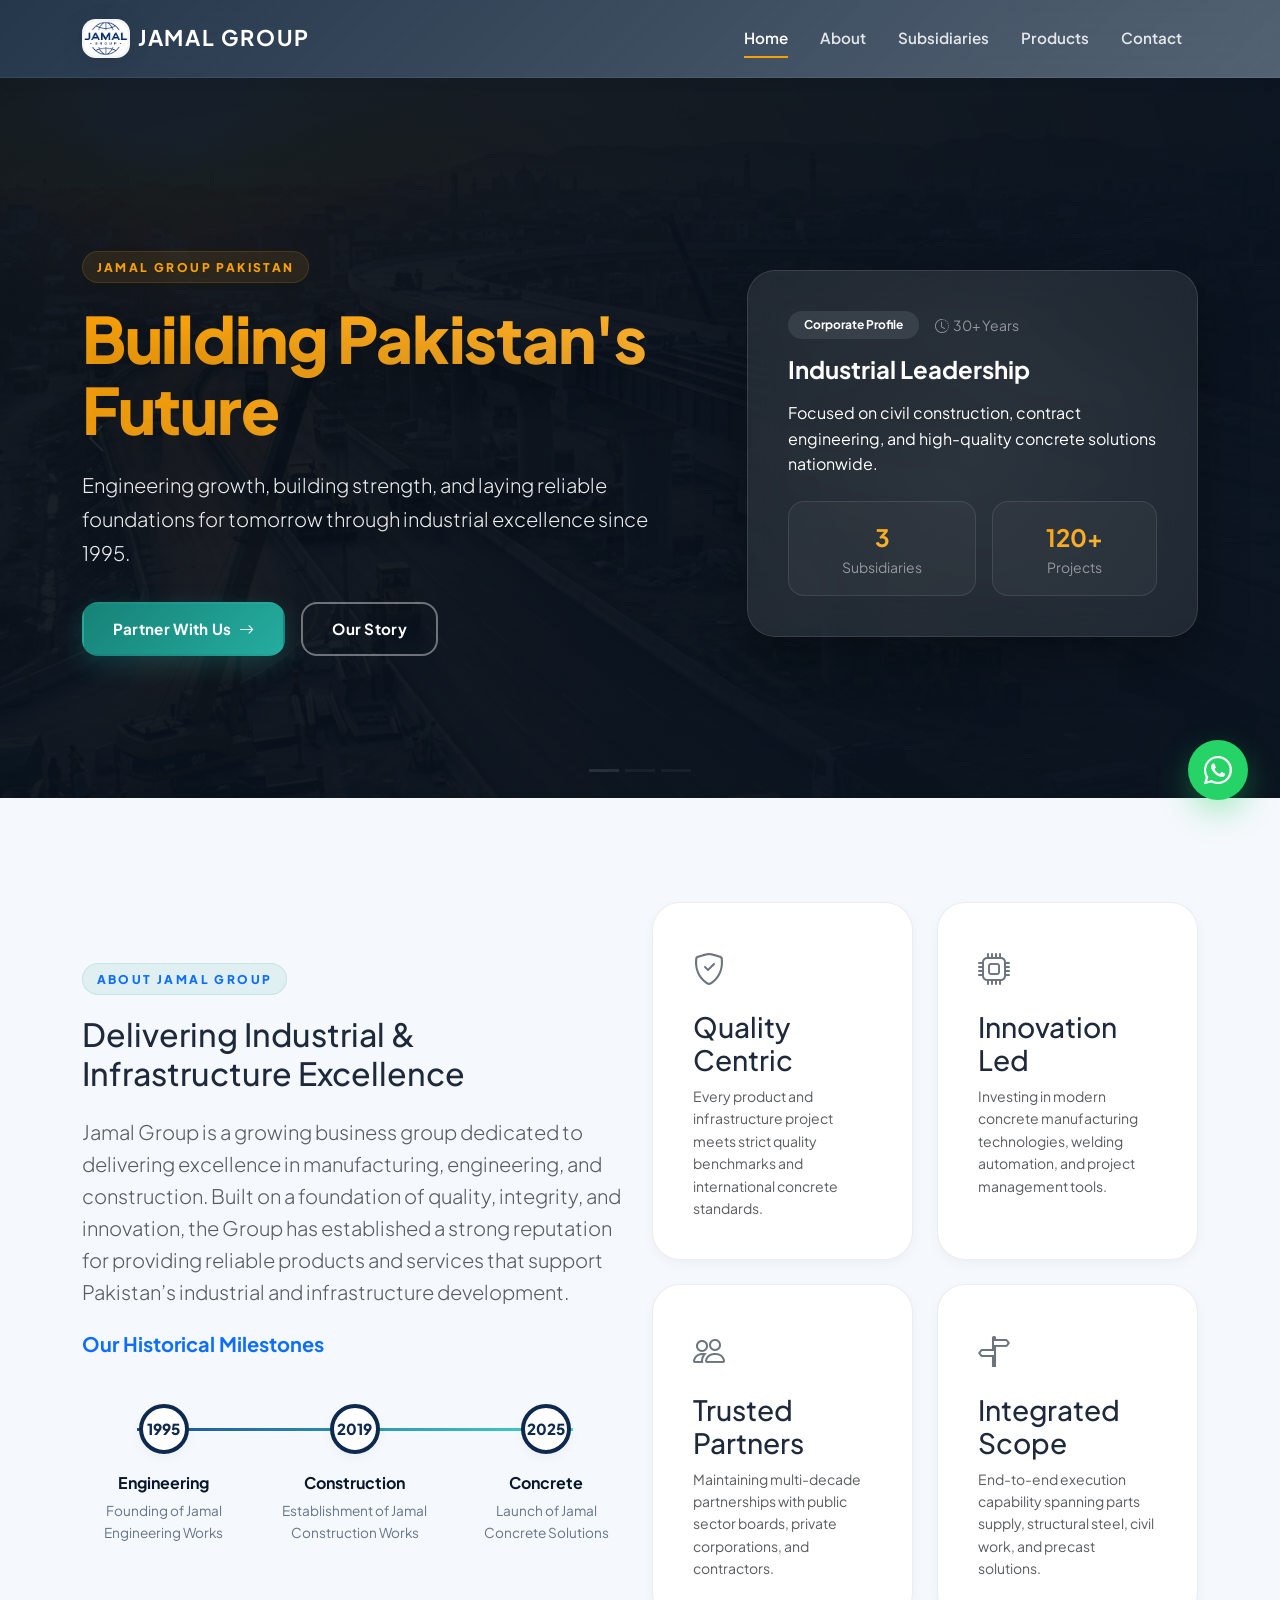
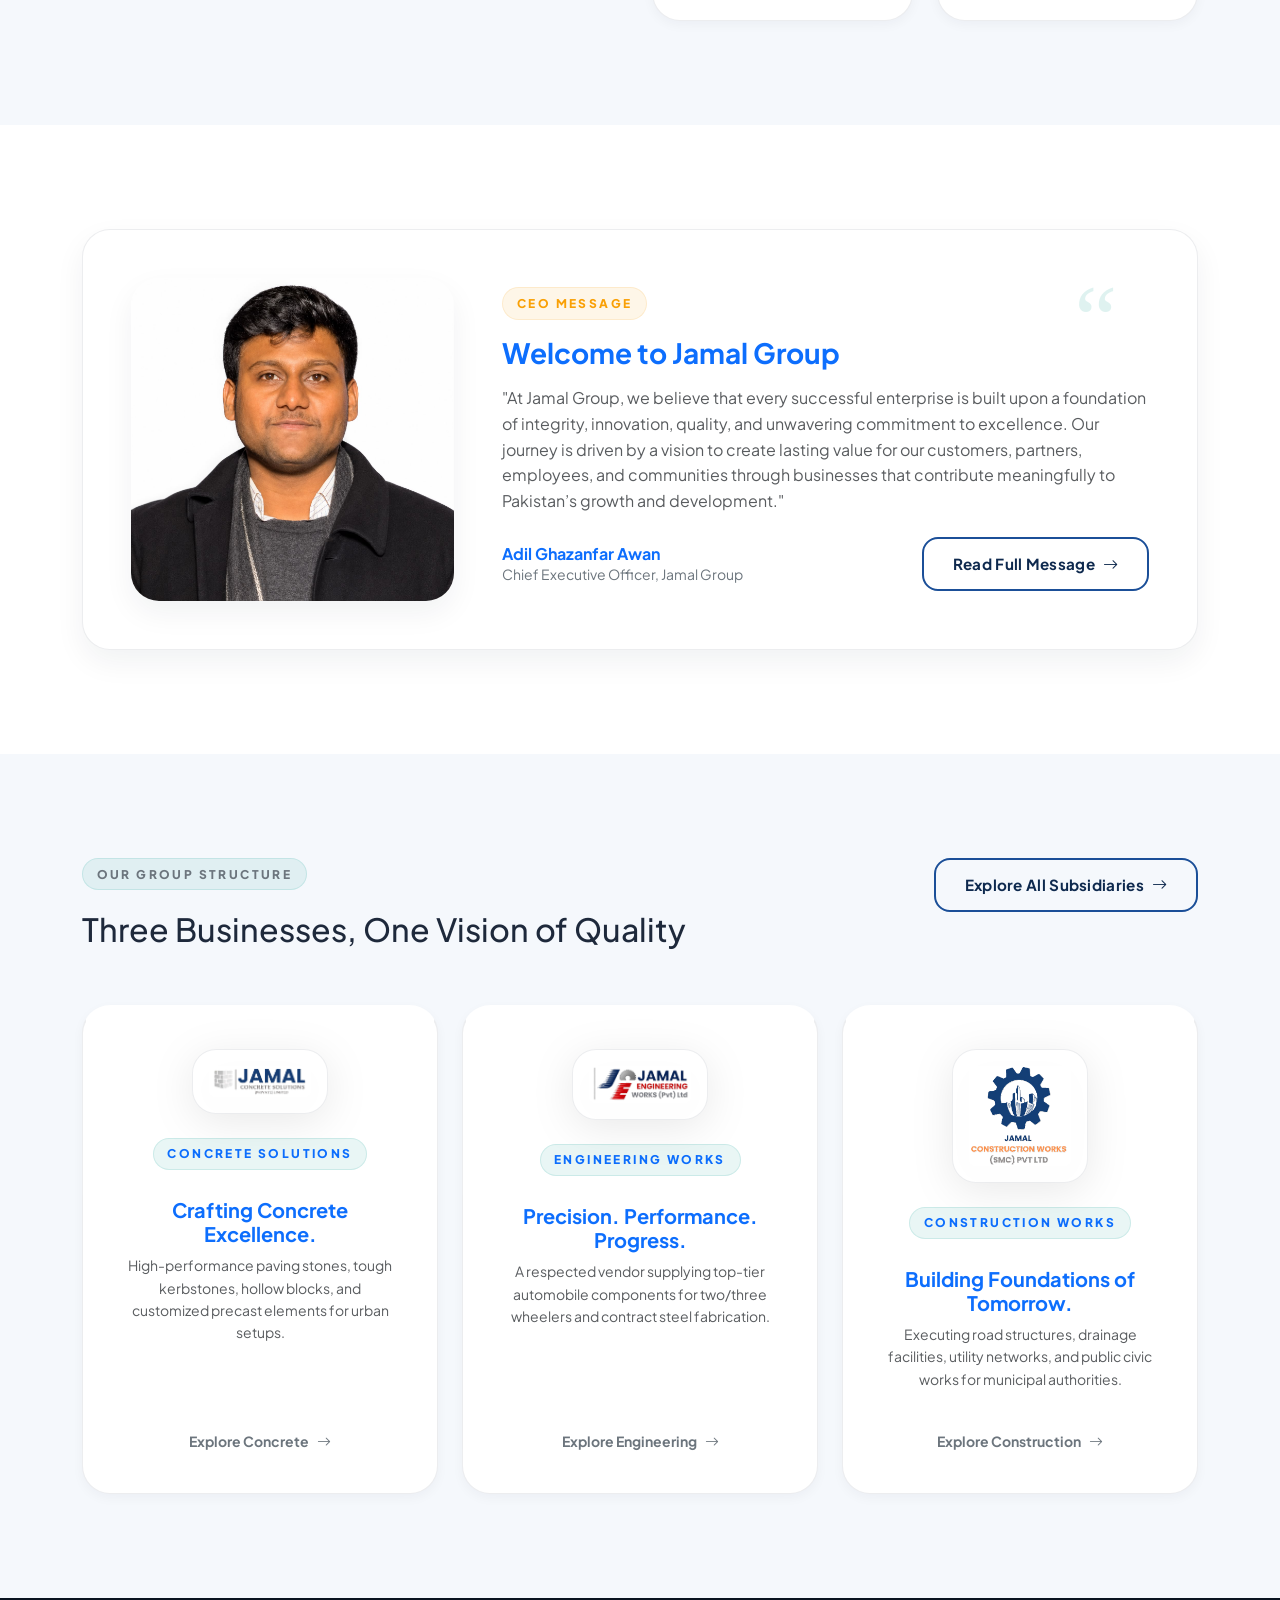
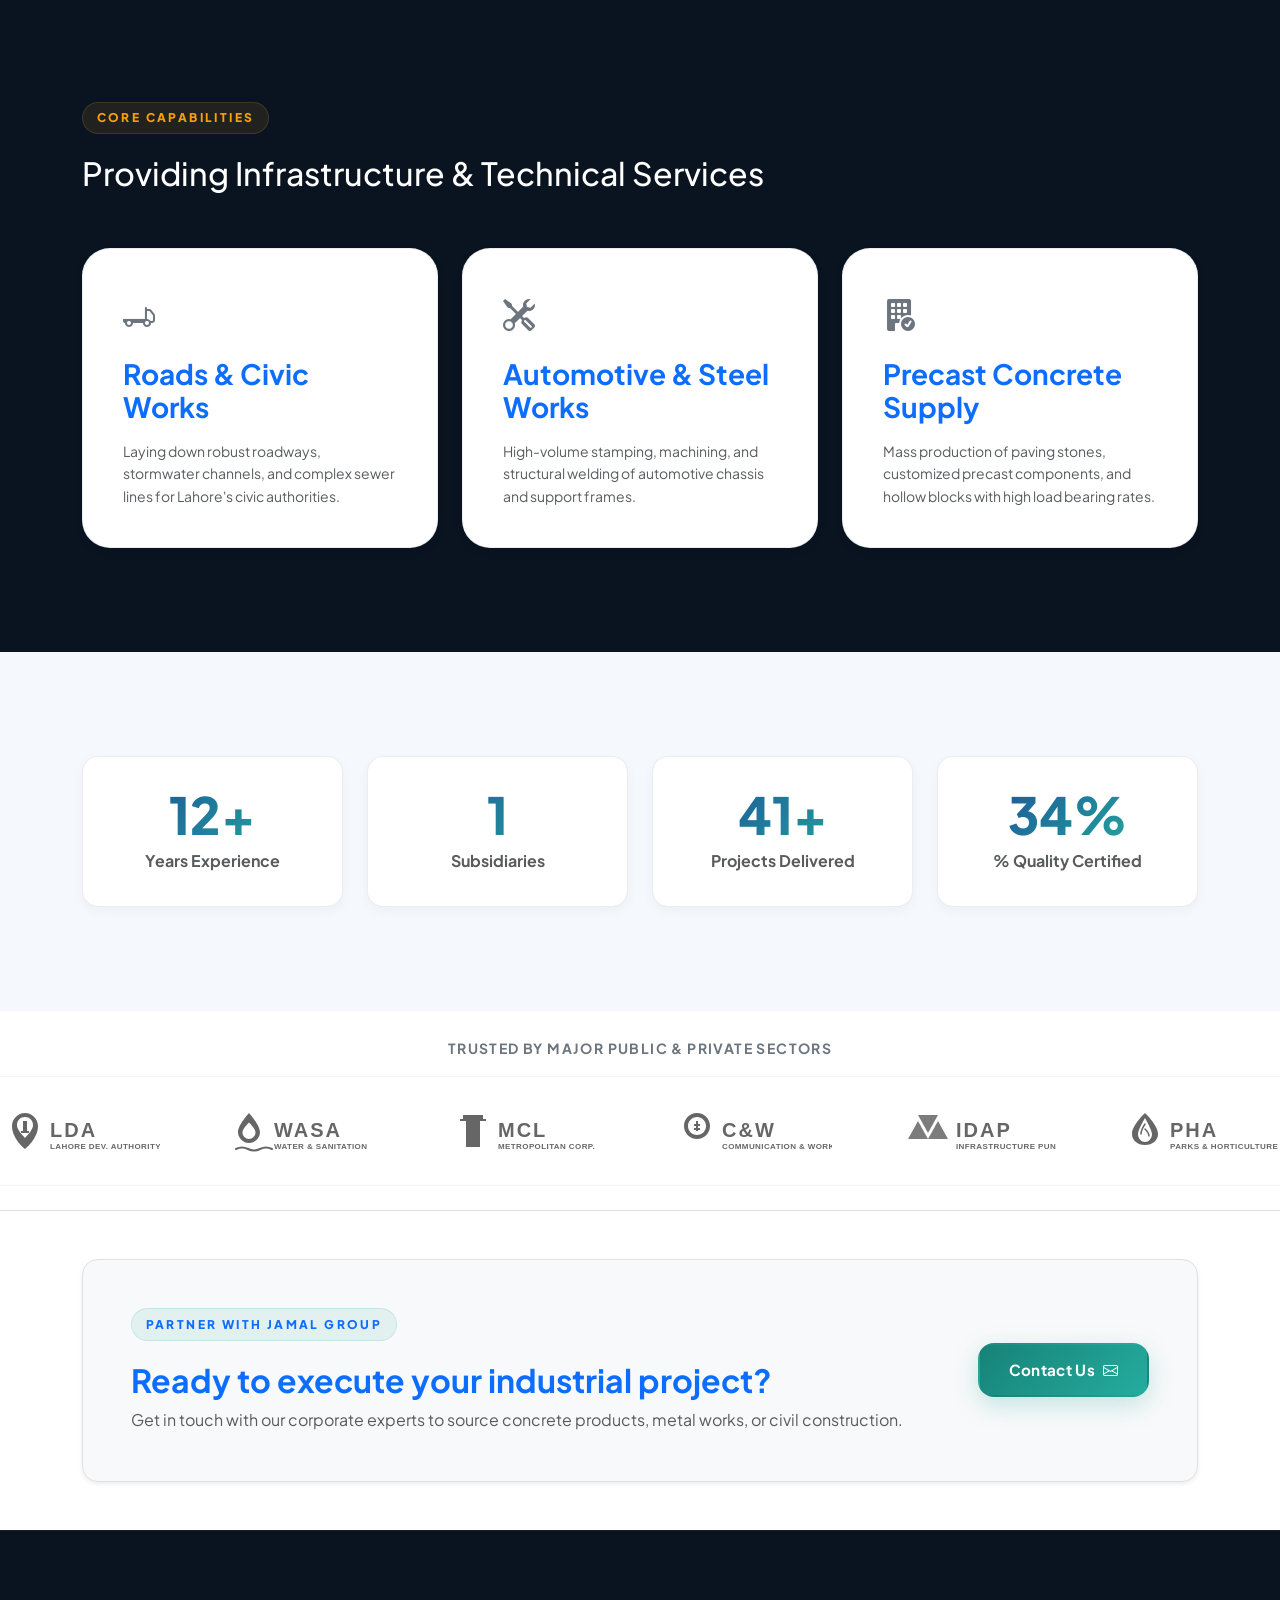
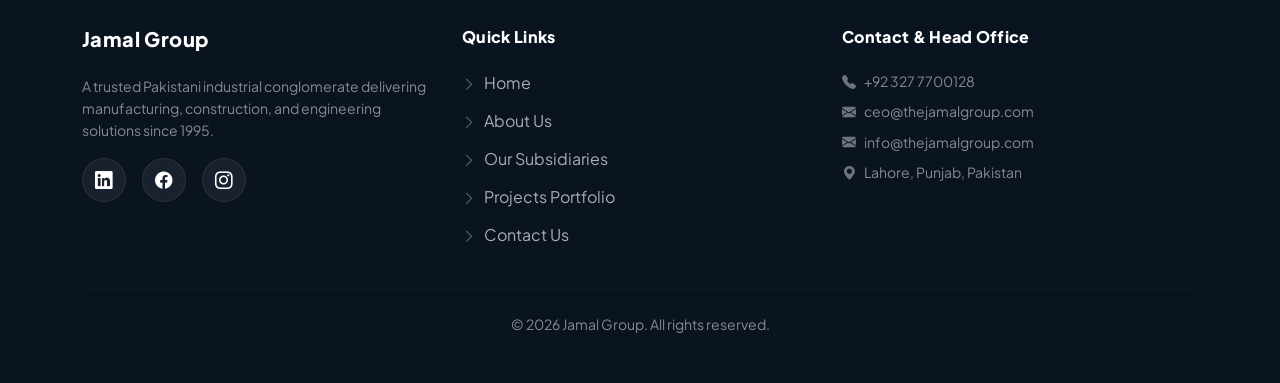
==== commit e87e3643: "more changes" ====
--- a/index.html
+++ b/index.html
@@ -4,6 +4,7 @@
   <meta charset="UTF-8" />
   <meta name="viewport" content="width=device-width, initial-scale=1.0" />
   <title>Jamal Group | Building Pakistan's Future</title>
+  <link rel="icon" href="assets/main_logo_whitebg.png" type="image/x-icon" />
   <meta name="description" content="Jamal Group is a diversified industrial group in Pakistan delivering construction, engineering, and concrete manufacturing excellence." />
   <link rel="preconnect" href="https://fonts.googleapis.com" />
   <link rel="preconnect" href="https://fonts.gstatic.com" crossorigin />
@@ -17,7 +18,7 @@
   <header class="navbar navbar-expand-lg navbar-dark sticky-top nav-main">
     <div class="container">
       <a class="navbar-brand fw-bold d-flex align-items-center gap-2" href="index.html">
-        <img src="assets/main_logo.png" alt="Jamal Group logo" class="brand-logo" />
+        <img src="assets/main_logo_whitebg.png" alt="Jamal Group logo" class="brand-logo" />
         JAMAL GROUP
       </a>
       <button class="navbar-toggler" type="button" data-bs-toggle="collapse" data-bs-target="#navMenu" aria-controls="navMenu" aria-expanded="false" aria-label="Toggle navigation">
@@ -28,7 +29,7 @@
           <li class="nav-item"><a class="nav-link active" href="index.html">Home</a></li>
           <li class="nav-item"><a class="nav-link" href="about.html">About</a></li>
           <li class="nav-item dropdown">
-            <a class="nav-link dropdown-toggle" href="subsidiaries.html" role="button" data-bs-toggle="dropdown" aria-expanded="false">
+            <a class="nav-link dropdown-hover" href="subsidiaries.html" role="button" data-bs-toggle="dropdown" aria-expanded="false">
               Subsidiaries
             </a>
             <ul class="dropdown-menu">
@@ -38,7 +39,7 @@
               <li><a class="dropdown-item" href="construction.html">Jamal Construction Works</a></li>
             </ul>
           </li>
-          <li class="nav-item"><a class="nav-link" href="projects.html">Projects</a></li>
+          <li class="nav-item"><a class="nav-link" href="products.html">Products</a></li>
           <li class="nav-item"><a class="nav-link" href="contact.html">Contact</a></li>
         </ul>
       </div>
@@ -101,6 +102,218 @@
         </div>
       </div>
     </section>
+
+    <!-- About Overview & Timeline Section -->
+    <section class="section section-light" id="about-overview">
+      <div class="container">
+        <div class="row align-items-center gy-5">
+          <div class="col-lg-6 reveal">
+            <span class="eyebrow text-primary">About Jamal Group</span>
+            <h2 class="mb-4">Delivering Industrial &amp; Infrastructure Excellence</h2>
+            <p class="lead text-muted mb-4">Jamal Group is a growing business group dedicated to delivering excellence in manufacturing, engineering, and construction. Built on a foundation of quality, integrity, and innovation, the Group has established a strong reputation for providing reliable products and services that support Pakistan’s industrial and infrastructure development.</p>
+            
+            <h3 class="h5 fw-bold text-primary mb-3">Our Historical Milestones</h3>
+            <!-- Shorter node timeline form -->
+            <div class="node-timeline">
+              <div class="node-item">
+                <div class="node-circle">1995</div>
+                <div class="node-title">Engineering</div>
+                <div class="node-desc">Founding of Jamal Engineering Works</div>
+              </div>
+              <div class="node-item">
+                <div class="node-circle">2019</div>
+                <div class="node-title">Construction</div>
+                <div class="node-desc">Establishment of Jamal Construction Works</div>
+              </div>
+              <div class="node-item">
+                <div class="node-circle">2025</div>
+                <div class="node-title">Concrete</div>
+                <div class="node-desc">Launch of Jamal Concrete Solutions</div>
+              </div>
+            </div>
+          </div>
+          
+          <div class="col-lg-6 reveal">
+            <div class="row g-4">
+              <div class="col-md-6">
+                <article class="feature-card h-100">
+                  <div class="fs-2 text-secondary mb-3"><i class="bi bi-shield-check"></i></div>
+                  <h3>Quality Centric</h3>
+                  <p class="small text-muted mb-0">Every product and infrastructure project meets strict quality benchmarks and international concrete standards.</p>
+                </article>
+              </div>
+              <div class="col-md-6">
+                <article class="feature-card h-100">
+                  <div class="fs-2 text-secondary mb-3"><i class="bi bi-cpu"></i></div>
+                  <h3>Innovation Led</h3>
+                  <p class="small text-muted mb-0">Investing in modern concrete manufacturing technologies, welding automation, and project management tools.</p>
+                </article>
+              </div>
+              <div class="col-md-6">
+                <article class="feature-card h-100">
+                  <div class="fs-2 text-secondary mb-3"><i class="bi bi-people"></i></div>
+                  <h3>Trusted Partners</h3>
+                  <p class="small text-muted mb-0">Maintaining multi-decade partnerships with public sector boards, private corporations, and contractors.</p>
+                </article>
+              </div>
+              <div class="col-md-6">
+                <article class="feature-card h-100">
+                  <div class="fs-2 text-secondary mb-3"><i class="bi bi-signpost-split"></i></div>
+                  <h3>Integrated Scope</h3>
+                  <p class="small text-muted mb-0">End-to-end execution capability spanning parts supply, structural steel, civil work, and precast solutions.</p>
+                </article>
+              </div>
+            </div>
+          </div>
+        </div>
+      </div>
+    </section>
+
+    <!-- Message from the CEO Preview -->
+    <section class="section section-white">
+      <div class="container">
+        <div class="ceo-card-horizontal reveal">
+          <div class="ceo-image-wrapper">
+            <img src="assets/ceo.jpeg" alt="Adil Ghazanfar Awan" class="ceo-image" />
+          </div>
+          <div class="position-relative">
+            <div class="ceo-quote-mark">“</div>
+            <span class="eyebrow eyebrow-accent mb-3">CEO Message</span>
+            <h2 class="h3 fw-bold text-primary mb-3">Welcome to Jamal Group</h2>
+            <p class="text-muted italic mb-4">"At Jamal Group, we believe that every successful enterprise is built upon a foundation of integrity, innovation, quality, and unwavering commitment to excellence. Our journey is driven by a vision to create lasting value for our customers, partners, employees, and communities through businesses that contribute meaningfully to Pakistan’s growth and development."</p>
+            <div class="d-flex align-items-center justify-content-between flex-wrap gap-3">
+              <div>
+                <h4 class="h6 fw-bold mb-0 text-primary">Adil Ghazanfar Awan</h4>
+                <p class="small text-secondary mb-0">Chief Executive Officer, Jamal Group</p>
+              </div>
+              <a href="about.html#ceo-message" class="btn btn-outline-primary btn-sm">Read Full Message <i class="bi bi-arrow-right"></i></a>
+            </div>
+          </div>
+        </div>
+      </div>
+    </section>
+
+    <!-- Subsidiaries Section -->
+    <section class="section section-light" id="subsidiaries">
+      <div class="container">
+        <div class="d-flex flex-column flex-md-row align-items-start justify-content-between gap-3 mb-5">
+          <div>
+            <span class="eyebrow text-secondary">Our Group Structure</span>
+            <h2>Three Businesses, One Vision of Quality</h2>
+          </div>
+          <a href="subsidiaries.html" class="btn btn-outline-primary">Explore All Subsidiaries <i class="bi bi-arrow-right"></i></a>
+        </div>
+        <div class="row g-4">
+          <div class="col-lg-4 reveal">
+            <a href="concrete.html" class="card-subsidiary">
+              <div class="card-body p-0 d-flex flex-column align-items-center">
+                <img src="assets/concrete_logo_whitebg.png" alt="Jamal Concrete Solutions logo" class="company-logo" />
+                <span class="eyebrow text-primary">Concrete Solutions</span>
+                <h3 class="h5 mt-2 fw-bold text-primary">Crafting Concrete Excellence.</h3>
+                <p class="small text-muted">High-performance paving stones, tough kerbstones, hollow blocks, and customized precast elements for urban setups.</p>
+              </div>
+              <div class="mt-4 text-secondary fw-bold small d-flex align-items-center gap-2">
+                Explore Concrete <i class="bi bi-arrow-right"></i>
+              </div>
+            </a>
+          </div>
+          <div class="col-lg-4 reveal">
+            <a href="engineering.html" class="card-subsidiary">
+              <div class="card-body p-0 d-flex flex-column align-items-center">
+                <img src="assets/eng_logo_whitebg.png" alt="Jamal Engineering Works logo" class="company-logo" />
+                <span class="eyebrow text-primary">Engineering Works</span>
+                <h3 class="h5 mt-2 fw-bold text-primary">Precision. Performance. Progress.</h3>
+                <p class="small text-muted">A respected vendor supplying top-tier automobile components for two/three wheelers and contract steel fabrication.</p>
+              </div>
+              <div class="mt-4 text-secondary fw-bold small d-flex align-items-center gap-2">
+                Explore Engineering <i class="bi bi-arrow-right"></i>
+              </div>
+            </a>
+          </div>
+          <div class="col-lg-4 reveal">
+            <a href="construction.html" class="card-subsidiary">
+              <div class="card-body p-0 d-flex flex-column align-items-center">
+                <img src="assets/const_logo_whitebg.png" alt="Jamal Construction Works logo" class="company-logo" />
+                <span class="eyebrow text-primary">Construction Works</span>
+                <h3 class="h5 mt-2 fw-bold text-primary">Building Foundations of Tomorrow.</h3>
+                <p class="small text-muted">Executing road structures, drainage facilities, utility networks, and public civic works for municipal authorities.</p>
+              </div>
+              <div class="mt-4 text-secondary fw-bold small d-flex align-items-center gap-2">
+                Explore Construction <i class="bi bi-arrow-right"></i>
+              </div>
+            </a>
+          </div>
+        </div>
+      </div>
+    </section>
+
+    <!-- Core Services Highlight -->
+    <section class="section section-dark" id="services-overview">
+      <div class="container">
+        <div class="row align-items-end mb-5">
+          <div class="col-lg-8">
+            <span class="eyebrow eyebrow-accent">Core Capabilities</span>
+            <h2 class="text-white">Providing Infrastructure &amp; Technical Services</h2>
+          </div>
+        </div>
+        <div class="row g-4">
+          <div class="col-md-4 reveal">
+            <article class="service-card text-dark h-100">
+              <i class="bi bi-truck-flatbed text-secondary fs-2 mb-3 d-block"></i>
+              <h3 class="fw-bold mb-3 text-primary">Roads &amp; Civic Works</h3>
+              <p class="text-muted small mb-0">Laying down robust roadways, stormwater channels, and complex sewer lines for Lahore's civic authorities.</p>
+            </article>
+          </div>
+          <div class="col-md-4 reveal">
+            <article class="service-card text-dark h-100">
+              <i class="bi bi-tools text-secondary fs-2 mb-3 d-block"></i>
+              <h3 class="fw-bold mb-3 text-primary">Automotive &amp; Steel Works</h3>
+              <p class="text-muted small mb-0">High-volume stamping, machining, and structural welding of automotive chassis and support frames.</p>
+            </article>
+          </div>
+          <div class="col-md-4 reveal">
+            <article class="service-card text-dark h-100">
+              <i class="bi bi-building-fill-check text-secondary fs-2 mb-3 d-block"></i>
+              <h3 class="fw-bold mb-3 text-primary">Precast Concrete Supply</h3>
+              <p class="text-muted small mb-0">Mass production of paving stones, customized precast components, and hollow blocks with high load bearing rates.</p>
+            </article>
+          </div>
+        </div>
+      </div>
+    </section>
+
+    <!-- Animated Counter Section -->
+    <section class="section section-light">
+      <div class="container">
+        <div class="row g-4 text-center">
+          <div class="col-md-3 col-6">
+            <div class="counter-box reveal">
+              <div class="counter-value" data-counter="35">0</div>
+              <p class="mt-2 mb-0 text-muted fw-bold">Years Experience</p>
+            </div>
+          </div>
+          <div class="col-md-3 col-6">
+            <div class="counter-box reveal">
+              <div class="counter-value" data-counter="3">0</div>
+              <p class="mt-2 mb-0 text-muted fw-bold">Subsidiaries</p>
+            </div>
+          </div>
+          <div class="col-md-3 col-6">
+            <div class="counter-box reveal">
+              <div class="counter-value" data-counter="120">0</div>
+              <p class="mt-2 mb-0 text-muted fw-bold">Projects Delivered</p>
+            </div>
+          </div>
+          <div class="col-md-3 col-6">
+            <div class="counter-box reveal">
+              <div class="counter-value" data-counter="100">0</div>
+              <p class="mt-2 mb-0 text-muted fw-bold">% Quality Certified</p>
+            </div>
+          </div>
+        </div>
+      </div>
+    </section>
+
 
     <!-- Client Logo Carousel -->
     <section class="py-4 bg-white border-bottom">
@@ -128,217 +341,6 @@
       </div>
     </section>
 
-    <!-- About Overview & Timeline Section -->
-    <section class="section section-light" id="about-overview">
-      <div class="container">
-        <div class="row align-items-center gy-5">
-          <div class="col-lg-6 reveal">
-            <span class="eyebrow text-primary">About Jamal Group</span>
-            <h2 class="mb-4">Delivering Industrial &amp; Infrastructure Excellence</h2>
-            <p class="lead text-muted mb-4">Jamal Group is a growing business group dedicated to delivering excellence in manufacturing, engineering, and construction. Built on a foundation of quality, integrity, and innovation, the Group has established a strong reputation for providing reliable products and services that support Pakistan’s industrial and infrastructure development.</p>
-            
-            <h3 class="h5 fw-bold text-primary mb-3">Our Historical Milestones</h3>
-            <!-- Shorter node timeline form -->
-            <div class="node-timeline">
-              <div class="node-item">
-                <div class="node-circle">1995</div>
-                <div class="node-title">Engineering</div>
-                <div class="node-desc">Founding of Jamal Engineering Works</div>
-              </div>
-              <div class="node-item">
-                <div class="node-circle">2019</div>
-                <div class="node-title">Construction</div>
-                <div class="node-desc">Establishment of Jamal Construction Works</div>
-              </div>
-              <div class="node-item">
-                <div class="node-circle">2025</div>
-                <div class="node-title">Concrete</div>
-                <div class="node-desc">Launch of Jamal Concrete Solutions</div>
-              </div>
-            </div>
-          </div>
-          
-          <div class="col-lg-6 reveal">
-            <div class="row g-4">
-              <div class="col-md-6">
-                <article class="feature-card h-100">
-                  <div class="fs-2 text-secondary mb-3"><i class="bi bi-shield-check"></i></div>
-                  <h3>Quality Centric</h3>
-                  <p class="small text-muted mb-0">Every product and infrastructure project meets strict quality benchmarks and international concrete standards.</p>
-                </article>
-              </div>
-              <div class="col-md-6">
-                <article class="feature-card h-100">
-                  <div class="fs-2 text-secondary mb-3"><i class="bi bi-cpu"></i></div>
-                  <h3>Innovation Led</h3>
-                  <p class="small text-muted mb-0">Investing in modern concrete manufacturing technologies, welding automation, and project management tools.</p>
-                </article>
-              </div>
-              <div class="col-md-6">
-                <article class="feature-card h-100">
-                  <div class="fs-2 text-secondary mb-3"><i class="bi bi-people"></i></div>
-                  <h3>Trusted Partners</h3>
-                  <p class="small text-muted mb-0">Maintaining multi-decade partnerships with public sector boards, private corporations, and contractors.</p>
-                </article>
-              </div>
-              <div class="col-md-6">
-                <article class="feature-card h-100">
-                  <div class="fs-2 text-secondary mb-3"><i class="bi bi-signpost-split"></i></div>
-                  <h3>Integrated Scope</h3>
-                  <p class="small text-muted mb-0">End-to-end execution capability spanning parts supply, structural steel, civil work, and precast solutions.</p>
-                </article>
-              </div>
-            </div>
-          </div>
-        </div>
-      </div>
-    </section>
-
-    <!-- Message from the CEO Preview -->
-    <section class="section section-white">
-      <div class="container">
-        <div class="ceo-card-horizontal reveal">
-          <div class="ceo-image-wrapper">
-            <img src="assets/ceo.jpeg" alt="Adil Ghazanfar Awan" class="ceo-image" />
-          </div>
-          <div class="position-relative">
-            <div class="ceo-quote-mark">“</div>
-            <span class="eyebrow eyebrow-accent mb-3">CEO Message</span>
-            <h2 class="h3 fw-bold text-primary mb-3">Welcome to Jamal Group</h2>
-            <p class="text-muted italic mb-4">"At Jamal Group, we believe that every successful enterprise is built upon a foundation of integrity, innovation, quality, and unwavering commitment to excellence. Our journey is driven by a vision to create lasting value for our customers, partners, employees, and communities through businesses that contribute meaningfully to Pakistan’s growth and development."</p>
-            <div class="d-flex align-items-center justify-content-between flex-wrap gap-3">
-              <div>
-                <h4 class="h6 fw-bold mb-0 text-primary">Adil Ghazanfar Awan</h4>
-                <p class="small text-secondary mb-0">Chief Executive Officer, Jamal Group</p>
-              </div>
-              <a href="about.html#ceo-message" class="btn btn-outline-primary btn-sm">Read Full Message <i class="bi bi-arrow-right"></i></a>
-            </div>
-          </div>
-        </div>
-      </div>
-    </section>
-
-    <!-- Subsidiaries Section -->
-    <section class="section section-light" id="subsidiaries">
-      <div class="container">
-        <div class="d-flex flex-column flex-md-row align-items-start justify-content-between gap-3 mb-5">
-          <div>
-            <span class="eyebrow text-secondary">Our Group Structure</span>
-            <h2>Three Businesses, One Vision of Quality</h2>
-          </div>
-          <a href="subsidiaries.html" class="btn btn-outline-primary">Explore All Subsidiaries <i class="bi bi-arrow-right"></i></a>
-        </div>
-        <div class="row g-4">
-          <div class="col-lg-4 reveal">
-            <a href="concrete.html" class="card-subsidiary">
-              <div class="card-body p-0 d-flex flex-column align-items-center">
-                <img src="assets/concrete_logo.png" alt="Jamal Concrete Solutions logo" class="company-logo" />
-                <span class="eyebrow text-primary">Concrete Solutions</span>
-                <h3 class="h5 mt-2 fw-bold text-primary">Crafting Concrete Excellence.</h3>
-                <p class="small text-muted">High-performance paving stones, tough kerbstones, hollow blocks, and customized precast elements for urban setups.</p>
-              </div>
-              <div class="mt-4 text-secondary fw-bold small d-flex align-items-center gap-2">
-                Explore Concrete <i class="bi bi-arrow-right"></i>
-              </div>
-            </a>
-          </div>
-          <div class="col-lg-4 reveal">
-            <a href="engineering.html" class="card-subsidiary">
-              <div class="card-body p-0 d-flex flex-column align-items-center">
-                <img src="assets/eng_logo.png" alt="Jamal Engineering Works logo" class="company-logo" />
-                <span class="eyebrow text-primary">Engineering Works</span>
-                <h3 class="h5 mt-2 fw-bold text-primary">Precision. Performance. Progress.</h3>
-                <p class="small text-muted">A respected vendor supplying top-tier automobile components for two/three wheelers and contract steel fabrication.</p>
-              </div>
-              <div class="mt-4 text-secondary fw-bold small d-flex align-items-center gap-2">
-                Explore Engineering <i class="bi bi-arrow-right"></i>
-              </div>
-            </a>
-          </div>
-          <div class="col-lg-4 reveal">
-            <a href="construction.html" class="card-subsidiary">
-              <div class="card-body p-0 d-flex flex-column align-items-center">
-                <img src="assets/const_logo.png" alt="Jamal Construction Works logo" class="company-logo" />
-                <span class="eyebrow text-primary">Construction Works</span>
-                <h3 class="h5 mt-2 fw-bold text-primary">Building Foundations of Tomorrow.</h3>
-                <p class="small text-muted">Executing road structures, drainage facilities, utility networks, and public civic works for municipal authorities.</p>
-              </div>
-              <div class="mt-4 text-secondary fw-bold small d-flex align-items-center gap-2">
-                Explore Construction <i class="bi bi-arrow-right"></i>
-              </div>
-            </a>
-          </div>
-        </div>
-      </div>
-    </section>
-
-    <!-- Core Services Highlight -->
-    <section class="section section-dark" id="services-overview">
-      <div class="container">
-        <div class="row align-items-end mb-5">
-          <div class="col-lg-8">
-            <span class="eyebrow eyebrow-accent">Core Capabilities</span>
-            <h2 class="text-white">Providing Infrastructure &amp; Technical Services</h2>
-          </div>
-        </div>
-        <div class="row g-4">
-          <div class="col-md-4 reveal">
-            <article class="service-card text-dark h-100">
-              <i class="bi bi-truck-flatbed text-secondary fs-2 mb-3 d-block"></i>
-              <h3 class="fw-bold mb-3 text-primary">Roads &amp; Civic Works</h3>
-              <p class="text-muted small mb-0">Laying down robust roadways, stormwater channels, and complex sewer lines for Lahore's civic authorities.</p>
-            </article>
-          </div>
-          <div class="col-md-4 reveal">
-            <article class="service-card text-dark h-100">
-              <i class="bi bi-tools text-secondary fs-2 mb-3 d-block"></i>
-              <h3 class="fw-bold mb-3 text-primary">Automotive &amp; Steel Works</h3>
-              <p class="text-muted small mb-0">High-volume stamping, machining, and structural welding of automotive chassis and support frames.</p>
-            </article>
-          </div>
-          <div class="col-md-4 reveal">
-            <article class="service-card text-dark h-100">
-              <i class="bi bi-building-fill-check text-secondary fs-2 mb-3 d-block"></i>
-              <h3 class="fw-bold mb-3 text-primary">Precast Concrete Supply</h3>
-              <p class="text-muted small mb-0">Mass production of paving stones, customized precast components, and hollow blocks with high load bearing rates.</p>
-            </article>
-          </div>
-        </div>
-      </div>
-    </section>
-
-    <!-- Animated Counter Section -->
-    <section class="section section-light">
-      <div class="container">
-        <div class="row g-4 text-center">
-          <div class="col-md-3 col-6">
-            <div class="counter-box reveal">
-              <div class="counter-value" data-counter="35">0</div>
-              <p class="mt-2 mb-0 text-muted fw-bold">Years Experience</p>
-            </div>
-          </div>
-          <div class="col-md-3 col-6">
-            <div class="counter-box reveal">
-              <div class="counter-value" data-counter="3">0</div>
-              <p class="mt-2 mb-0 text-muted fw-bold">Subsidiaries</p>
-            </div>
-          </div>
-          <div class="col-md-3 col-6">
-            <div class="counter-box reveal">
-              <div class="counter-value" data-counter="120">0</div>
-              <p class="mt-2 mb-0 text-muted fw-bold">Projects Delivered</p>
-            </div>
-          </div>
-          <div class="col-md-3 col-6">
-            <div class="counter-box reveal">
-              <div class="counter-value" data-counter="100">0</div>
-              <p class="mt-2 mb-0 text-muted fw-bold">% Quality Certified</p>
-            </div>
-          </div>
-        </div>
-      </div>
-    </section>
-
     <!-- Footer CTA Section -->
     <section class="section section-white py-5">
       <div class="container">
--- a/css/style.css
+++ b/css/style.css
@@ -138,7 +138,7 @@
 }
 
 .nav-main .navbar-brand {
-  font-size: 1.3rem;
+  font-size: 1.35rem;
   letter-spacing: 0.08em;
   color: #fff;
   font-weight: 800;
@@ -146,9 +146,12 @@
 }
 
 .brand-logo {
-  width: 2.5rem;
+  width: 3rem;
   height: auto;
-  filter: drop-shadow(0 4px 8px rgba(0,0,0,0.15));
+  padding: 0.15rem;
+  background: rgba(255, 255, 255, 0.95);
+  border-radius: 0.85rem;
+  filter: drop-shadow(0 4px 10px rgba(0,0,0,0.12));
   transition: var(--transition);
 }
 
@@ -198,6 +201,16 @@
   margin-top: 1rem;
 }
 
+@media (min-width: 992px) {
+  .nav-main .dropdown:hover > .dropdown-menu {
+    display: block;
+  }
+
+  .nav-main .dropdown:hover > .dropdown-toggle::after {
+    transform: rotate(180deg);
+  }
+}
+
 .nav-main .dropdown-item {
   color: rgba(255, 255, 255, 0.8);
   font-weight: 500;
@@ -243,7 +256,7 @@
 .hero-overlay {
   position: absolute;
   inset: 0;
-  background: radial-gradient(circle at 20% 50%, rgba(10, 20, 32, 0.7) 0%, rgba(10, 20, 32, 0.9) 100%);
+  background: radial-gradient(circle at 20% 50%, rgba(10, 20, 32, 0.82) 0%, rgba(10, 20, 32, 0.97) 100%);
   z-index: 1;
 }
 
@@ -258,14 +271,16 @@
   line-height: 1.1;
   letter-spacing: -0.02em;
   margin-bottom: 1.5rem;
+  text-shadow: 0 22px 40px rgba(0, 0, 0, 0.22);
 }
 
 .hero p.lead {
   font-size: clamp(1.05rem, 2vw, 1.25rem);
   line-height: 1.7;
-  color: rgba(255, 255, 255, 0.85);
+  color: rgba(255, 255, 255, 0.92);
   margin-bottom: 2rem;
   max-width: 600px;
+  text-shadow: 0 12px 28px rgba(0, 0, 0, 0.2);
 }
 
 /* Hero Glass Card */
@@ -455,16 +470,21 @@
 }
 
 .company-logo {
-  width: 5rem;
-  height: 5rem;
+  width: 8.5rem;
+  height: auto;
+  max-height: 8.5rem;
   object-fit: contain;
   margin-bottom: 1.5rem;
-  transition: var(--transition);
-  filter: drop-shadow(0 4px 10px rgba(0,0,0,0.06));
+  padding: 1rem;
+  background: rgba(255, 255, 255, 0.92);
+  border-radius: 1.5rem;
+  border: 1px solid rgba(14, 34, 56, 0.08);
+  transition: var(--transition);
+  filter: drop-shadow(0 8px 20px rgba(0,0,0,0.09));
 }
 
 .card-subsidiary:hover .company-logo {
-  transform: scale(1.1);
+  transform: scale(1.08);
 }
 
 /* Stat Counters */
